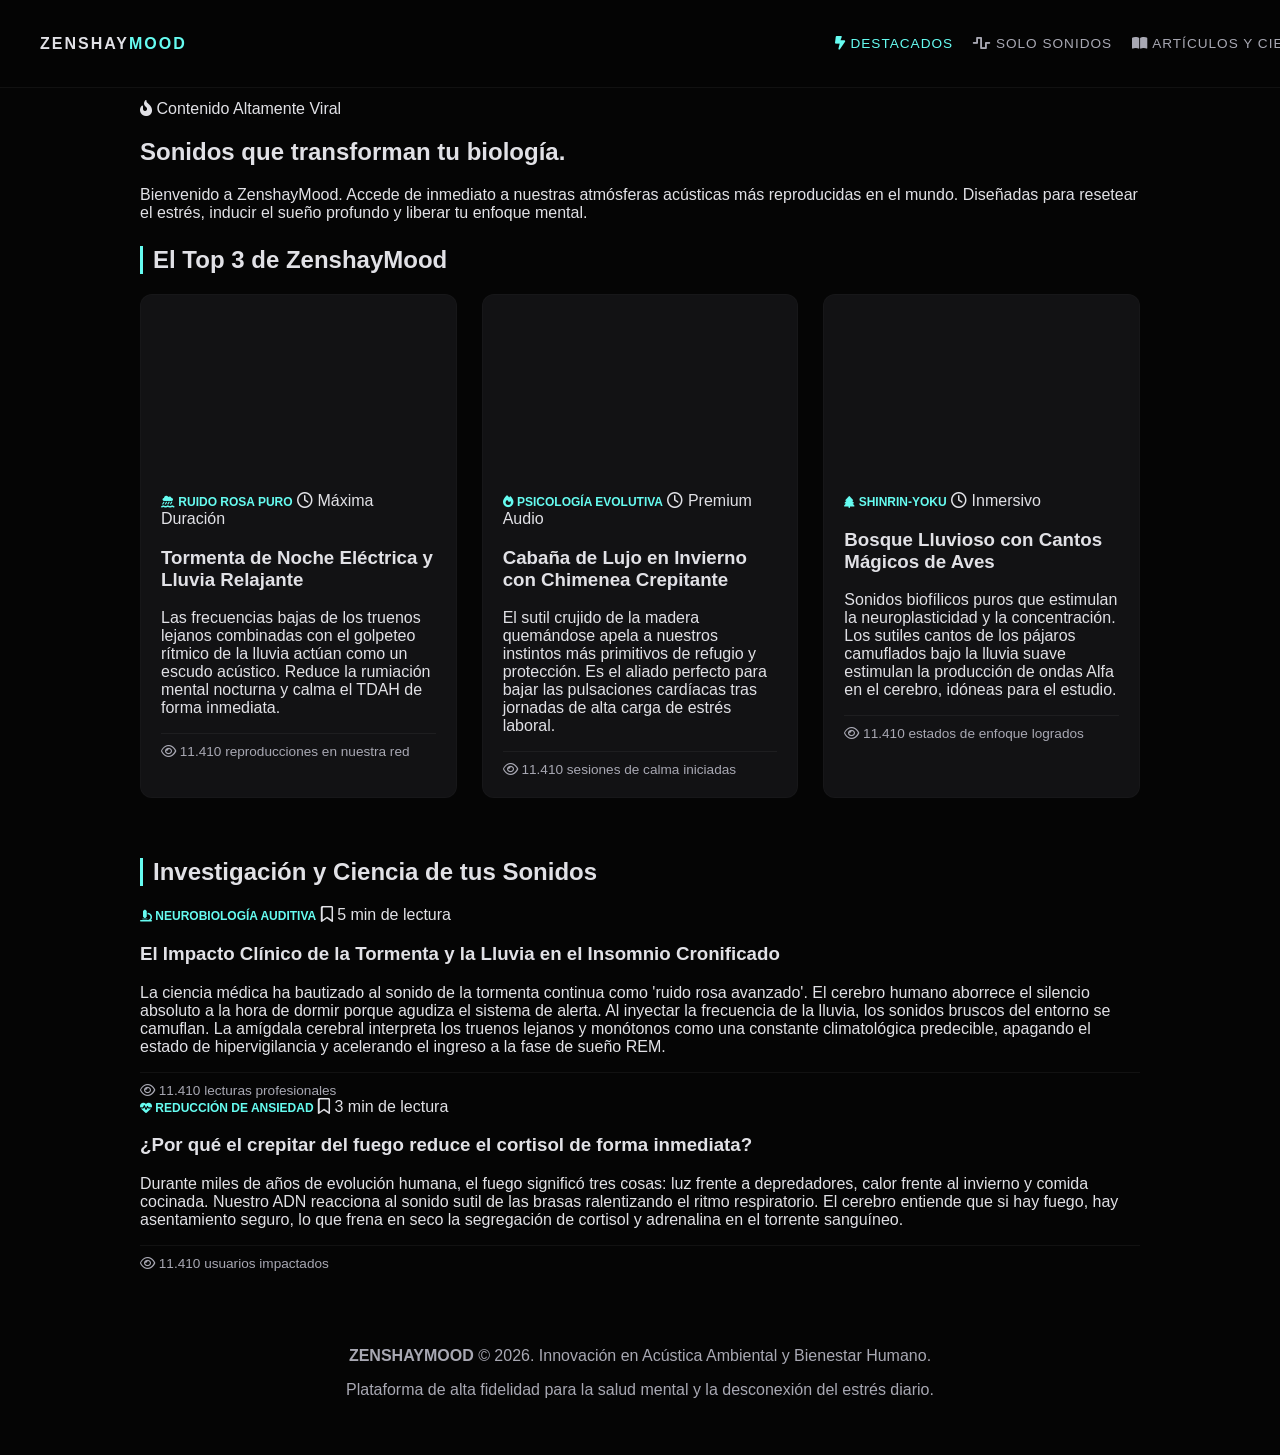
==== index.html @ fed29ea2 "Update index.html" ====
<!DOCTYPE html>
<html lang="es">
<head>
    <meta charset="UTF-8">
    <meta name="viewport" content="width=device-width, initial-scale=1.0">
    <title>ZenshayMood | Premium Ambient Sounds & Wellness</title>
    <link rel="stylesheet" href="style.css">
    <link rel="stylesheet" href="https://cdnjs.cloudflare.com/ajax/libs/font-awesome/6.4.0/css/all.min.css">
    <script src="script.js" defer></script>
</head>
<body>

    <div class="ambient-bg"></div>

    <!-- Navegación Estilo App Premium -->
    <nav>
        <div class="logo" onclick="switchTab('inicio')">ZENSHAY<span>MOOD</span></div>
        <ul class="nav-links">
            <li class="nav-btn active" data-target="inicio"><i class="fa-solid fa-bolt-lightning"></i> Destacados</li>
            <li class="nav-btn" data-target="sonidos"><i class="fa-solid fa-wave-square"></i> Solo Sonidos</li>
            <li class="nav-btn" data-target="articulos"><i class="fa-solid fa-book-open"></i> Artículos y Ciencia</li>
        </ul>
    </nav>

    <!-- SECCIÓN PRINCIPAL: INICIO (Todo expuesto con Máximo Impacto) -->
    <section id="inicio" class="tab-section active">
        <div class="hero-container">
            <span class="hero-badge"><i class="fa-solid fa-fire-flame-curved"></i> Contenido Altamente Viral</span>
            <h2>Sonidos que transforman tu biología.</h2>
            <p>Bienvenido a ZenshayMood. Accede de inmediato a nuestras atmósferas acústicas más reproducidas en el mundo. Diseñadas para resetear el estrés, inducir el sueño profundo y liberar tu enfoque mental.</p>
        </div>
        
        <h3 class="section-title">El Top 3 de ZenshayMood</h3>
        <div class="grid">
            
            <!-- VIDEO 1: TORMENTA -->
            <div class="card">
                <div class="video-container">
                    <iframe src="https://www.youtube.com/embed/vU2zX8ICyDg" allowfullscreen></iframe>
                </div>
                <div class="card-content">
                    <div class="card-meta-top">
                        <span class="tag tag-rain"><i class="fa-solid fa-cloud-showers-water"></i> Ruido Rosa Puro</span>
                        <span class="duration"><i class="fa-regular fa-clock"></i> Máxima Duración</span>
                    </div>
                    <h3>Tormenta de Noche Eléctrica y Lluvia Relajante</h3>
                    <p>Las frecuencias bajas de los truenos lejanos combinadas con el golpeteo rítmico de la lluvia actúan como un escudo acústico. Reduce la rumiación mental nocturna y calma el TDAH de forma inmediata.</p>
                    <div class="counter-box">
                        <span class="view-meta"><i class="fa-regular fa-eye"></i> <span class="view-counter" data-id="video-tormenta">Cargando...</span> reproducciones en nuestra red</span>
                    </div>
                </div>
            </div>

            <!-- VIDEO 2: CABAÑA FUEGO -->
            <div class="card">
                <div class="video-container">
                    <iframe src="https://www.youtube.com/embed/fPLutVIVp0g" allowfullscreen></iframe>
                </div>
                <div class="card-content">
                    <div class="card-meta-top">
                        <span class="tag tag-fire"><i class="fa-solid fa-fire"></i> Psicología Evolutiva</span>
                        <span class="duration"><i class="fa-regular fa-clock"></i> Premium Audio</span>
                    </div>
                    <h3>Cabaña de Lujo en Invierno con Chimenea Crepitante</h3>
                    <p>El sutil crujido de la madera quemándose apela a nuestros instintos más primitivos de refugio y protección. Es el aliado perfecto para bajar las pulsaciones cardíacas tras jornadas de alta carga de estrés laboral.</p>
                    <div class="counter-box">
                        <span class="view-meta"><i class="fa-regular fa-eye"></i> <span class="view-counter" data-id="video-cabaña">Cargando...</span> sesiones de calma iniciadas</span>
                    </div>
                </div>
            </div>

            <!-- VIDEO 3: BOSQUE LLUVIA -->
            <div class="card">
                <div class="video-container">
                    <iframe src="https://www.youtube.com/embed/z7EVgVhPEss" allowfullscreen></iframe>
                </div>
                <div class="card-content">
                    <div class="card-meta-top">
                        <span class="tag tag-water"><i class="fa-solid fa-tree"></i> Shinrin-Yoku</span>
                        <span class="duration"><i class="fa-regular fa-clock"></i> Inmersivo</span>
                    </div>
                    <h3>Bosque Lluvioso con Cantos Mágicos de Aves</h3>
                    <p>Sonidos biofílicos puros que estimulan la neuroplasticidad y la concentración. Los sutiles cantos de los pájaros camuflados bajo la lluvia suave estimulan la producción de ondas Alfa en el cerebro, idóneas para el estudio.</p>
                    <div class="counter-box">
                        <span class="view-meta"><i class="fa-regular fa-eye"></i> <span class="view-counter" data-id="video-bosque">Cargando...</span> estados de enfoque logrados</span>
                    </div>
                </div>
            </div>

        </div>

        <!-- ARTÍCULOS EXPUESTOS DIRECTAMENTE ABAJO EN LA HOME -->
        <h3 class="section-title" style="margin-top: 60px;">Investigación y Ciencia de tus Sonidos</h3>
        <div class="magazine-layout">
            
            <article class="blog-card">
                <div class="blog-text">
                    <div class="card-meta-top">
                        <span class="tag tag-science"><i class="fa-solid fa-microscope"></i> Neurobiología Auditiva</span>
                        <span class="read-time"><i class="fa-regular fa-bookmark"></i> 5 min de lectura</span>
                    </div>
                    <h3>El Impacto Clínico de la Tormenta y la Lluvia en el Insomnio Cronificado</h3>
                    <p>La ciencia médica ha bautizado al sonido de la tormenta continua como 'ruido rosa avanzado'. El cerebro humano aborrece el silencio absoluto a la hora de dormir porque agudiza el sistema de alerta. Al inyectar la frecuencia de la lluvia, los sonidos bruscos del entorno se camuflan. La amígdala cerebral interpreta los truenos lejanos y monótonos como una constante climatológica predecible, apagando el estado de hipervigilancia y acelerando el ingreso a la fase de sueño REM.</p>
                    <div class="counter-box">
                        <span class="view-meta"><i class="fa-regular fa-eye"></i> <span class="view-counter" data-id="art-tormenta">Cargando...</span> lecturas profesionales</span>
                    </div>
                </div>
            </article>

            <article class="blog-card">
                <div class="blog-text">
                    <div class="card-meta-top">
                        <span class="tag tag-fire"><i class="fa-solid fa-heart-pulse"></i> Reducción de Ansiedad</span>
                        <span class="read-time"><i class="fa-regular fa-bookmark"></i> 3 min de lectura</span>
                    </div>
                    <h3>¿Por qué el crepitar del fuego reduce el cortisol de forma inmediata?</h3>
                    <p>Durante miles de años de evolución humana, el fuego significó tres cosas: luz frente a depredadores, calor frente al invierno y comida cocinada. Nuestro ADN reacciona al sonido sutil de las brasas ralentizando el ritmo respiratorio. El cerebro entiende que si hay fuego, hay asentamiento seguro, lo que frena en seco la segregación de cortisol y adrenalina en el torrente sanguíneo.</p>
                    <div class="counter-box">
                        <span class="view-meta"><i class="fa-regular fa-eye"></i> <span class="view-counter" data-id="art-fuego">Cargando...</span> usuarios impactados</span>
                    </div>
                </div>
            </article>

        </div>
    </section>

    <!-- SECCIÓN 2: SOLO SONIDOS (Para los que quieren filtrar y ver la cuadrícula limpia) -->
    <section id="sonidos" class="tab-section">
        <h3 class="section-title">Catálogo de Frecuencias</h3>
        <div class="grid" id="grid-sonidos-clone">
            <!-- JavaScript replicará tus videos aquí de forma automática para no duplicar código -->
        </div>
    </section>

    <!-- SECCIÓN 3: ARTÍCULOS (Para los que van directo a la ciencia) -->
    <section id="articulos" class="tab-section">
        <h3 class="section-title">Publicaciones Científicas</h3>
        <div class="magazine-layout" id="blog-clone">
            <!-- JavaScript replicará tus artículos aquí automáticamente -->
        </div>
    </section>

    <footer>
        <p><strong>ZENSHAYMOOD</strong> &copy; 2026. Innovación en Acústica Ambiental y Bienestar Humano.</p>
        <p class="footer-sub">Plataforma de alta fidelidad para la salud mental y la desconexión del estrés diario.</p>
    </footer>

</body>
</html>
---- style.css ----
:root {
    --bg-black: #050505;
    --card-gray: #121214;
    --text-white: #e1e1e6;
    --text-muted: #a8a8b3;
    --cyan-zen: #66fcf1;
}

body {
    background-color: var(--bg-black);
    color: var(--text-white);
    font-family: sans-serif;
    margin: 0;
    padding-top: 80px; /* Espacio para el menú fijo */
}

/* MENÚ */
nav {
    position: fixed;
    top: 0;
    width: 100%;
    background: rgba(5, 5, 5, 0.9);
    backdrop-filter: blur(10px);
    display: flex;
    justify-content: space-between;
    align-items: center;
    padding: 20px 40px;
    border-bottom: 1px solid rgba(255,255,255,0.05);
    z-index: 100;
}

.logo {
    font-weight: bold;
    letter-spacing: 2px;
}
.logo span { color: var(--cyan-zen); }

.nav-links {
    display: flex;
    gap: 20px;
    list-style: none;
}

.nav-links li {
    color: var(--text-muted);
    cursor: pointer;
    text-transform: uppercase;
    font-size: 0.85rem;
    letter-spacing: 1px;
}

.nav-links li.active, .nav-links li:hover {
    color: var(--cyan-zen);
}

/* SECCIONES */
.tab-section {
    display: none;
    max-width: 1000px;
    margin: 0 auto;
    padding: 20px;
}

.tab-section.active {
    display: block;
}

.hero {
    text-align: center;
    padding: 60px 20px;
    background: linear-gradient(180deg, #111722 0%, var(--bg-black) 100%);
    border-radius: 16px;
    margin-bottom: 40px;
}

.section-title {
    font-size: 1.5rem;
    margin-bottom: 20px;
    border-left: 3px solid var(--cyan-zen);
    padding-left: 10px;
}

/* TARJETAS Y VIDEOS */
.grid {
    display: grid;
    grid-template-columns: repeat(auto-fit, minmax(300px, 1fr));
    gap: 25px;
}

.card {
    background: var(--card-gray);
    border-radius: 12px;
    overflow: hidden;
    border: 1px solid rgba(255,255,255,0.02);
}

.video-container {
    position: relative;
    padding-bottom: 56.25%;
    height: 0;
}

.video-container iframe {
    position: absolute;
    top:0; left:0; width:100%; height:100%; border:0;
}

.card-content {
    padding: 20px;
}

.tag {
    color: var(--cyan-zen);
    font-size: 0.75rem;
    text-transform: uppercase;
    font-weight: bold;
}

/* CONTADOR DE VISITAS */
.counter-box {
    margin-top: 15px;
    padding-top: 10px;
    border-top: 1px solid rgba(255,255,255,0.05);
    display: flex;
    align-items: center;
    gap: 8px;
    font-size: 0.85rem;
    color: var(--text-muted);
}

footer {
    text-align: center;
    padding: 40px;
    color: var(--text-muted);
}
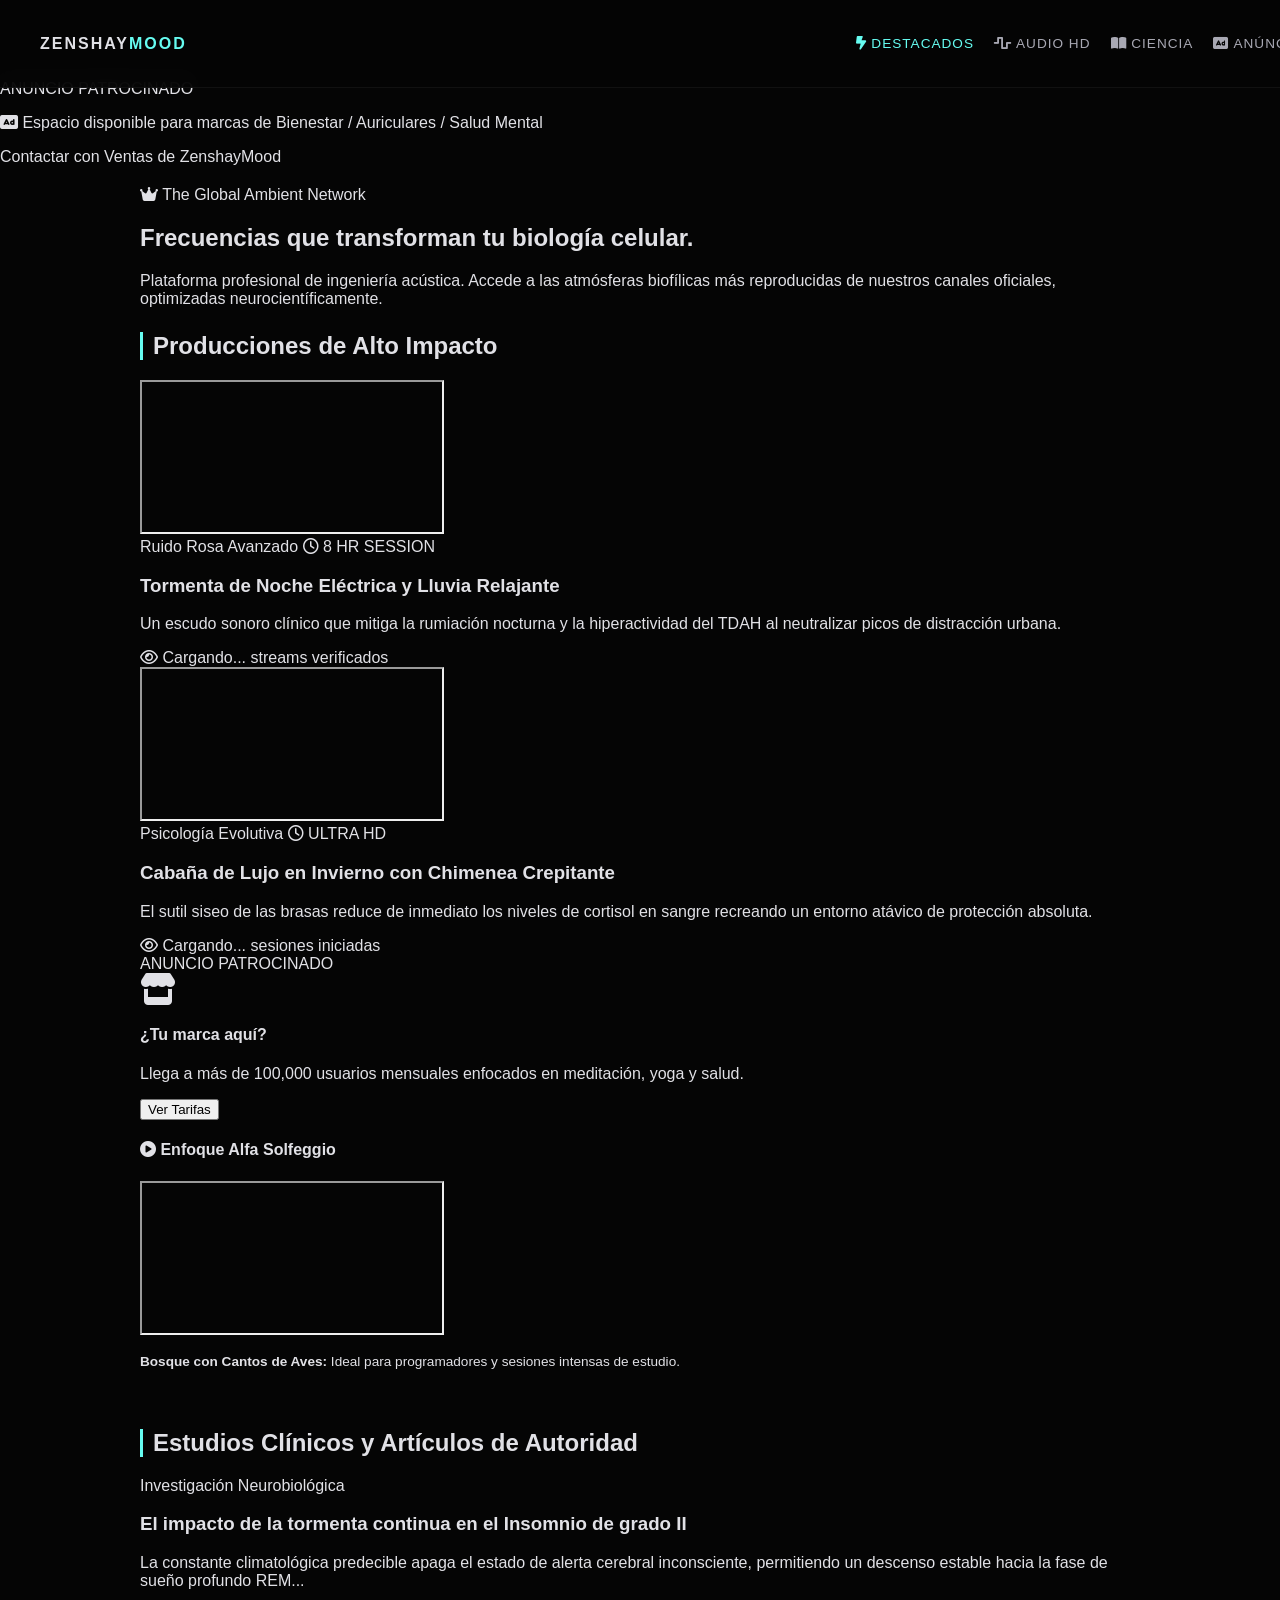
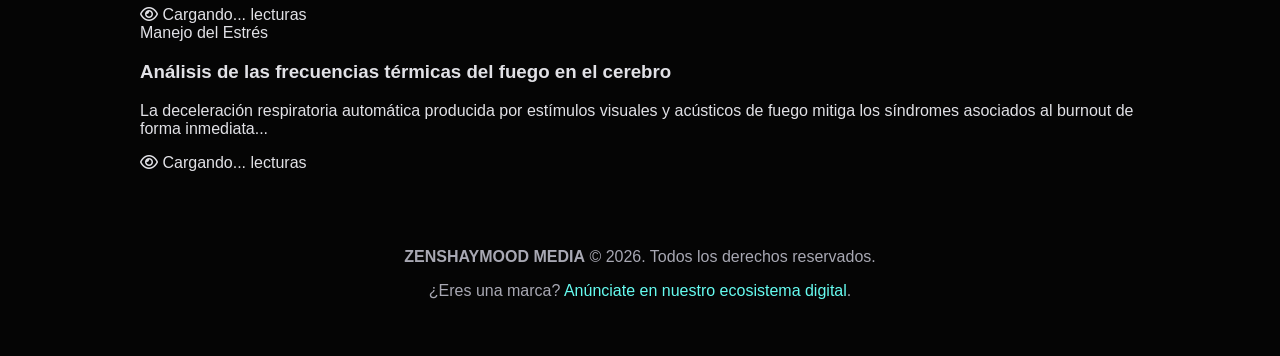
==== commit 29ca4f6f: "Update index.html" ====
--- a/index.html
+++ b/index.html
@@ -3,146 +3,187 @@
 <head>
     <meta charset="UTF-8">
     <meta name="viewport" content="width=device-width, initial-scale=1.0">
-    <title>ZenshayMood | Premium Ambient Sounds & Wellness</title>
+    <title>ZenshayMood | Premium Ambient Platform & Wellness Media</title>
     <link rel="stylesheet" href="style.css">
     <link rel="stylesheet" href="https://cdnjs.cloudflare.com/ajax/libs/font-awesome/6.4.0/css/all.min.css">
     <script src="script.js" defer></script>
 </head>
 <body>
 
-    <div class="ambient-bg"></div>
+    <!-- Fondos dinámicos y partículas ambientales de alta gama -->
+    <div class="ambient-glow"></div>
+    <div class="particles"></div>
 
-    <!-- Navegación Estilo App Premium -->
+    <!-- Navegación Corporativa Premium -->
     <nav>
         <div class="logo" onclick="switchTab('inicio')">ZENSHAY<span>MOOD</span></div>
         <ul class="nav-links">
             <li class="nav-btn active" data-target="inicio"><i class="fa-solid fa-bolt-lightning"></i> Destacados</li>
-            <li class="nav-btn" data-target="sonidos"><i class="fa-solid fa-wave-square"></i> Solo Sonidos</li>
-            <li class="nav-btn" data-target="articulos"><i class="fa-solid fa-book-open"></i> Artículos y Ciencia</li>
+            <li class="nav-btn" data-target="sonidos"><i class="fa-solid fa-wave-square"></i> Audio HD</li>
+            <li class="nav-btn" data-target="articulos"><i class="fa-solid fa-book-open"></i> Ciencia</li>
+            <li class="nav-btn advertise-nav" data-target="publicidad"><i class="fa-solid fa-rectangle-ad"></i> Anúnciate</li>
         </ul>
     </nav>
 
-    <!-- SECCIÓN PRINCIPAL: INICIO (Todo expuesto con Máximo Impacto) -->
+    <!-- MEGA BANNER PUBLICITARIO DE CABECERA (Leaderboard) -->
+    <div class="ad-container ad-leaderboard">
+        <div class="ad-badge">ANUNCIO PATROCINADO</div>
+        <div class="ad-placeholder">
+            <p><i class="fa-solid fa-rectangle-ad"></i> Espacio disponible para marcas de Bienestar / Auriculares / Salud Mental</p>
+            <span class="ad-link" onclick="switchTab('publicidad')">Contactar con Ventas de ZenshayMood</span>
+        </div>
+    </div>
+
+    <!-- SECCIÓN PRINCIPAL: INICIO -->
     <section id="inicio" class="tab-section active">
-        <div class="hero-container">
-            <span class="hero-badge"><i class="fa-solid fa-fire-flame-curved"></i> Contenido Altamente Viral</span>
-            <h2>Sonidos que transforman tu biología.</h2>
-            <p>Bienvenido a ZenshayMood. Accede de inmediato a nuestras atmósferas acústicas más reproducidas en el mundo. Diseñadas para resetear el estrés, inducir el sueño profundo y liberar tu enfoque mental.</p>
-        </div>
-        
-        <h3 class="section-title">El Top 3 de ZenshayMood</h3>
-        <div class="grid">
+        <div class="main-layout">
             
-            <!-- VIDEO 1: TORMENTA -->
-            <div class="card">
-                <div class="video-container">
-                    <iframe src="https://www.youtube.com/embed/vU2zX8ICyDg" allowfullscreen></iframe>
+            <!-- COLUMNA IZQUIERDA: CONTENIDO MULTIMEDIA -->
+            <div class="content-column">
+                <div class="hero-container">
+                    <span class="hero-badge"><i class="fa-solid fa-crown"></i> The Global Ambient Network</span>
+                    <h2>Frecuencias que transforman tu biología celular.</h2>
+                    <p>Plataforma profesional de ingeniería acústica. Accede a las atmósferas biofílicas más reproducidas de nuestros canales oficiales, optimizadas neurocientíficamente.</p>
                 </div>
-                <div class="card-content">
-                    <div class="card-meta-top">
-                        <span class="tag tag-rain"><i class="fa-solid fa-cloud-showers-water"></i> Ruido Rosa Puro</span>
-                        <span class="duration"><i class="fa-regular fa-clock"></i> Máxima Duración</span>
+
+                <h3 class="section-title">Producciones de Alto Impacto</h3>
+                <div class="video-news-feed">
+                    
+                    <!-- CARD VIDEO 1 -->
+                    <div class="premium-card">
+                        <div class="video-box">
+                            <iframe src="https://www.youtube.com/embed/vU2zX8ICyDg" allowfullscreen></iframe>
+                        </div>
+                        <div class="premium-card-body">
+                            <div class="meta-top">
+                                <span class="badge badge-rain">Ruido Rosa Avanzado</span>
+                                <span class="time"><i class="fa-regular fa-clock"></i> 8 HR SESSION</span>
+                            </div>
+                            <h3>Tormenta de Noche Eléctrica y Lluvia Relajante</h3>
+                            <p>Un escudo sonoro clínico que mitiga la rumiación nocturna y la hiperactividad del TDAH al neutralizar picos de distracción urbana.</p>
+                            <div class="counter-row">
+                                <span><i class="fa-regular fa-eye"></i> <span class="view-counter" data-id="video-tormenta">Cargando...</span> streams verificados</span>
+                            </div>
+                        </div>
                     </div>
-                    <h3>Tormenta de Noche Eléctrica y Lluvia Relajante</h3>
-                    <p>Las frecuencias bajas de los truenos lejanos combinadas con el golpeteo rítmico de la lluvia actúan como un escudo acústico. Reduce la rumiación mental nocturna y calma el TDAH de forma inmediata.</p>
-                    <div class="counter-box">
-                        <span class="view-meta"><i class="fa-regular fa-eye"></i> <span class="view-counter" data-id="video-tormenta">Cargando...</span> reproducciones en nuestra red</span>
+
+                    <!-- CARD VIDEO 2 -->
+                    <div class="premium-card">
+                        <div class="video-box">
+                            <iframe src="https://www.youtube.com/embed/fPLutVIVp0g" allowfullscreen></iframe>
+                        </div>
+                        <div class="premium-card-body">
+                            <div class="meta-top">
+                                <span class="badge badge-fire">Psicología Evolutiva</span>
+                                <span class="time"><i class="fa-regular fa-clock"></i> ULTRA HD</span>
+                            </div>
+                            <h3>Cabaña de Lujo en Invierno con Chimenea Crepitante</h3>
+                            <p>El sutil siseo de las brasas reduce de inmediato los niveles de cortisol en sangre recreando un entorno atávico de protección absoluta.</p>
+                            <div class="counter-row">
+                                <span><i class="fa-regular fa-eye"></i> <span class="view-counter" data-id="video-cabaña">Cargando...</span> sesiones iniciadas</span>
+                            </div>
+                        </div>
                     </div>
+
                 </div>
             </div>
 
-            <!-- VIDEO 2: CABAÑA FUEGO -->
-            <div class="card">
-                <div class="video-container">
-                    <iframe src="https://www.youtube.com/embed/fPLutVIVp0g" allowfullscreen></iframe>
-                </div>
-                <div class="card-content">
-                    <div class="card-meta-top">
-                        <span class="tag tag-fire"><i class="fa-solid fa-fire"></i> Psicología Evolutiva</span>
-                        <span class="duration"><i class="fa-regular fa-clock"></i> Premium Audio</span>
-                    </div>
-                    <h3>Cabaña de Lujo en Invierno con Chimenea Crepitante</h3>
-                    <p>El sutil crujido de la madera quemándose apela a nuestros instintos más primitivos de refugio y protección. Es el aliado perfecto para bajar las pulsaciones cardíacas tras jornadas de alta carga de estrés laboral.</p>
-                    <div class="counter-box">
-                        <span class="view-meta"><i class="fa-regular fa-eye"></i> <span class="view-counter" data-id="video-cabaña">Cargando...</span> sesiones de calma iniciadas</span>
+            <!-- COLUMNA DERECHA: MONETIZACIÓN Y ANUNCIOS (Sidebar) -->
+            <aside class="sidebar-column">
+                
+                <!-- BLOQUE ANUNCIO RECTÁNGULO VERTICAL -->
+                <div class="ad-container ad-sidebar">
+                    <div class="ad-badge">ANUNCIO PATROCINADO</div>
+                    <div class="ad-box-vertical">
+                        <i class="fa-solid fa-store fa-2x"></i>
+                        <h4>¿Tu marca aquí?</h4>
+                        <p>Llega a más de 100,000 usuarios mensuales enfocados en meditación, yoga y salud.</p>
+                        <button class="btn-ad" onclick="switchTab('publicidad')">Ver Tarifas</button>
                     </div>
                 </div>
-            </div>
 
-            <!-- VIDEO 3: BOSQUE LLUVIA -->
-            <div class="card">
-                <div class="video-container">
-                    <iframe src="https://www.youtube.com/embed/z7EVgVhPEss" allowfullscreen></iframe>
+                <!-- VIDEO DESTACADO 3 EN SIDEBAR -->
+                <div class="sidebar-widget">
+                    <h4><i class="fa-solid fa-circle-play"></i> Enfoque Alfa Solfeggio</h4>
+                    <div class="video-box" style="margin: 15px 0;">
+                        <iframe src="https://www.youtube.com/embed/z7EVgVhPEss" allowfullscreen></iframe>
+                    </div>
+                    <p style="font-size:0.85rem; color:var(--text-secondary);"><strong>Bosque con Cantos de Aves:</strong> Ideal para programadores y sesiones intensas de estudio.</p>
                 </div>
-                <div class="card-content">
-                    <div class="card-meta-top">
-                        <span class="tag tag-water"><i class="fa-solid fa-tree"></i> Shinrin-Yoku</span>
-                        <span class="duration"><i class="fa-regular fa-clock"></i> Inmersivo</span>
-                    </div>
-                    <h3>Bosque Lluvioso con Cantos Mágicos de Aves</h3>
-                    <p>Sonidos biofílicos puros que estimulan la neuroplasticidad y la concentración. Los sutiles cantos de los pájaros camuflados bajo la lluvia suave estimulan la producción de ondas Alfa en el cerebro, idóneas para el estudio.</p>
-                    <div class="counter-box">
-                        <span class="view-meta"><i class="fa-regular fa-eye"></i> <span class="view-counter" data-id="video-bosque">Cargando...</span> estados de enfoque logrados</span>
-                    </div>
-                </div>
-            </div>
 
+            </aside>
         </div>
 
-        <!-- ARTÍCULOS EXPUESTOS DIRECTAMENTE ABAJO EN LA HOME -->
-        <h3 class="section-title" style="margin-top: 60px;">Investigación y Ciencia de tus Sonidos</h3>
-        <div class="magazine-layout">
-            
-            <article class="blog-card">
-                <div class="blog-text">
-                    <div class="card-meta-top">
-                        <span class="tag tag-science"><i class="fa-solid fa-microscope"></i> Neurobiología Auditiva</span>
-                        <span class="read-time"><i class="fa-regular fa-bookmark"></i> 5 min de lectura</span>
-                    </div>
-                    <h3>El Impacto Clínico de la Tormenta y la Lluvia en el Insomnio Cronificado</h3>
-                    <p>La ciencia médica ha bautizado al sonido de la tormenta continua como 'ruido rosa avanzado'. El cerebro humano aborrece el silencio absoluto a la hora de dormir porque agudiza el sistema de alerta. Al inyectar la frecuencia de la lluvia, los sonidos bruscos del entorno se camuflan. La amígdala cerebral interpreta los truenos lejanos y monótonos como una constante climatológica predecible, apagando el estado de hipervigilancia y acelerando el ingreso a la fase de sueño REM.</p>
-                    <div class="counter-box">
-                        <span class="view-meta"><i class="fa-regular fa-eye"></i> <span class="view-counter" data-id="art-tormenta">Cargando...</span> lecturas profesionales</span>
-                    </div>
+        <!-- SECCIÓN EDITORIAL -->
+        <h3 class="section-title" style="margin-top: 60px;">Estudios Clínicos y Artículos de Autoridad</h3>
+        <div class="magazine-grid">
+            <article class="magazine-card">
+                <span class="badge badge-science">Investigación Neurobiológica</span>
+                <h3>El impacto de la tormenta continua en el Insomnio de grado II</h3>
+                <p>La constante climatológica predecible apaga el estado de alerta cerebral inconsciente, permitiendo un descenso estable hacia la fase de sueño profundo REM...</p>
+                <div class="counter-row">
+                    <span><i class="fa-regular fa-eye"></i> <span class="view-counter" data-id="art-tormenta">Cargando...</span> lecturas</span>
                 </div>
             </article>
 
-            <article class="blog-card">
-                <div class="blog-text">
-                    <div class="card-meta-top">
-                        <span class="tag tag-fire"><i class="fa-solid fa-heart-pulse"></i> Reducción de Ansiedad</span>
-                        <span class="read-time"><i class="fa-regular fa-bookmark"></i> 3 min de lectura</span>
-                    </div>
-                    <h3>¿Por qué el crepitar del fuego reduce el cortisol de forma inmediata?</h3>
-                    <p>Durante miles de años de evolución humana, el fuego significó tres cosas: luz frente a depredadores, calor frente al invierno y comida cocinada. Nuestro ADN reacciona al sonido sutil de las brasas ralentizando el ritmo respiratorio. El cerebro entiende que si hay fuego, hay asentamiento seguro, lo que frena en seco la segregación de cortisol y adrenalina en el torrente sanguíneo.</p>
-                    <div class="counter-box">
-                        <span class="view-meta"><i class="fa-regular fa-eye"></i> <span class="view-counter" data-id="art-fuego">Cargando...</span> usuarios impactados</span>
-                    </div>
+            <article class="magazine-card">
+                <span class="badge badge-fire">Manejo del Estrés</span>
+                <h3>Análisis de las frecuencias térmicas del fuego en el cerebro</h3>
+                <p>La deceleración respiratoria automática producida por estímulos visuales y acústicos de fuego mitiga los síndromes asociados al burnout de forma inmediata...</p>
+                <div class="counter-row">
+                    <span><i class="fa-regular fa-eye"></i> <span class="view-counter" data-id="art-fuego">Cargando...</span> lecturas</span>
                 </div>
             </article>
-
         </div>
     </section>
 
-    <!-- SECCIÓN 2: SOLO SONIDOS (Para los que quieren filtrar y ver la cuadrícula limpia) -->
+    <!-- SECCIÓN SOLO SONIDOS -->
     <section id="sonidos" class="tab-section">
-        <h3 class="section-title">Catálogo de Frecuencias</h3>
-        <div class="grid" id="grid-sonidos-clone">
-            <!-- JavaScript replicará tus videos aquí de forma automática para no duplicar código -->
-        </div>
+        <h3 class="section-title">Frecuencias y Canales Oficiales</h3>
+        <div class="grid" id="grid-sonidos-clone"></div>
     </section>
 
-    <!-- SECCIÓN 3: ARTÍCULOS (Para los que van directo a la ciencia) -->
+    <!-- SECCIÓN ARTÍCULOS -->
     <section id="articulos" class="tab-section">
-        <h3 class="section-title">Publicaciones Científicas</h3>
-        <div class="magazine-layout" id="blog-clone">
-            <!-- JavaScript replicará tus artículos aquí automáticamente -->
+        <h3 class="section-title">Índice de Ciencia Aplicada</h3>
+        <div class="magazine-grid" id="blog-clone"></div>
+    </section>
+
+    <!-- SECCIÓN PUBLICIDAD Y TARIFAS (Para tus anunciantes) -->
+    <section id="publicidad" class="tab-section">
+        <div class="hero-container" style="background: rgba(94, 234, 212, 0.03); border-color: rgba(94, 234, 212, 0.2);">
+            <h2>Media Kit & Soluciones para Anunciantes</h2>
+            <p>ZenshayMood es la plataforma de mayor crecimiento orgánico en el nicho del bienestar sonoro. Ofrecemos espacios publicitarios integrados de alto impacto para marcas que comparten nuestros valores de salud y equilibrio.</p>
+        </div>
+
+        <div class="pricing-grid">
+            <div class="price-card">
+                <h3>Banner Header (Top)</h3>
+                <p class="price">Consultar Tarifa</p>
+                <ul>
+                    <li>Visibilidad del 100% al cargar la web.</li>
+                    <li>Soporte para imágenes HD y enlaces trackeados.</li>
+                    <li>Segmentación premium por países.</li>
+                </ul>
+                <a href="mailto:publicidad@zenshaymood.com" class="btn-main" style="width:100%; text-align:center; justify-content:center;">Reservar Espacio</a>
+            </div>
+
+            <div class="price-card feature-price">
+                <h3>Patrocinio de Video</h3>
+                <p class="price">Mención Directa</p>
+                <ul>
+                    <li>Tu logo integrado fijo debajo del video en la web.</li>
+                    <li>Enlace preferente en el post del artículo científico.</li>
+                    <li>Recomendación directa en la página de inicio.</li>
+                </ul>
+                <a href="mailto:publicidad@zenshaymood.com" class="btn-main" style="width:100%; text-align:center; justify-content:center; background:#fff; color:#000;">Contactar Ventas</a>
+            </div>
         </div>
     </section>
 
     <footer>
-        <p><strong>ZENSHAYMOOD</strong> &copy; 2026. Innovación en Acústica Ambiental y Bienestar Humano.</p>
-        <p class="footer-sub">Plataforma de alta fidelidad para la salud mental y la desconexión del estrés diario.</p>
+        <p><strong>ZENSHAYMOOD MEDIA</strong> &copy; 2026. Todos los derechos reservados.</p>
+        <p class="footer-sub">¿Eres una marca? <span style="color:var(--cyan-zen); cursor:pointer;" onclick="switchTab('publicidad')">Anúnciate en nuestro ecosistema digital</span>.</p>
     </footer>
 
 </body>
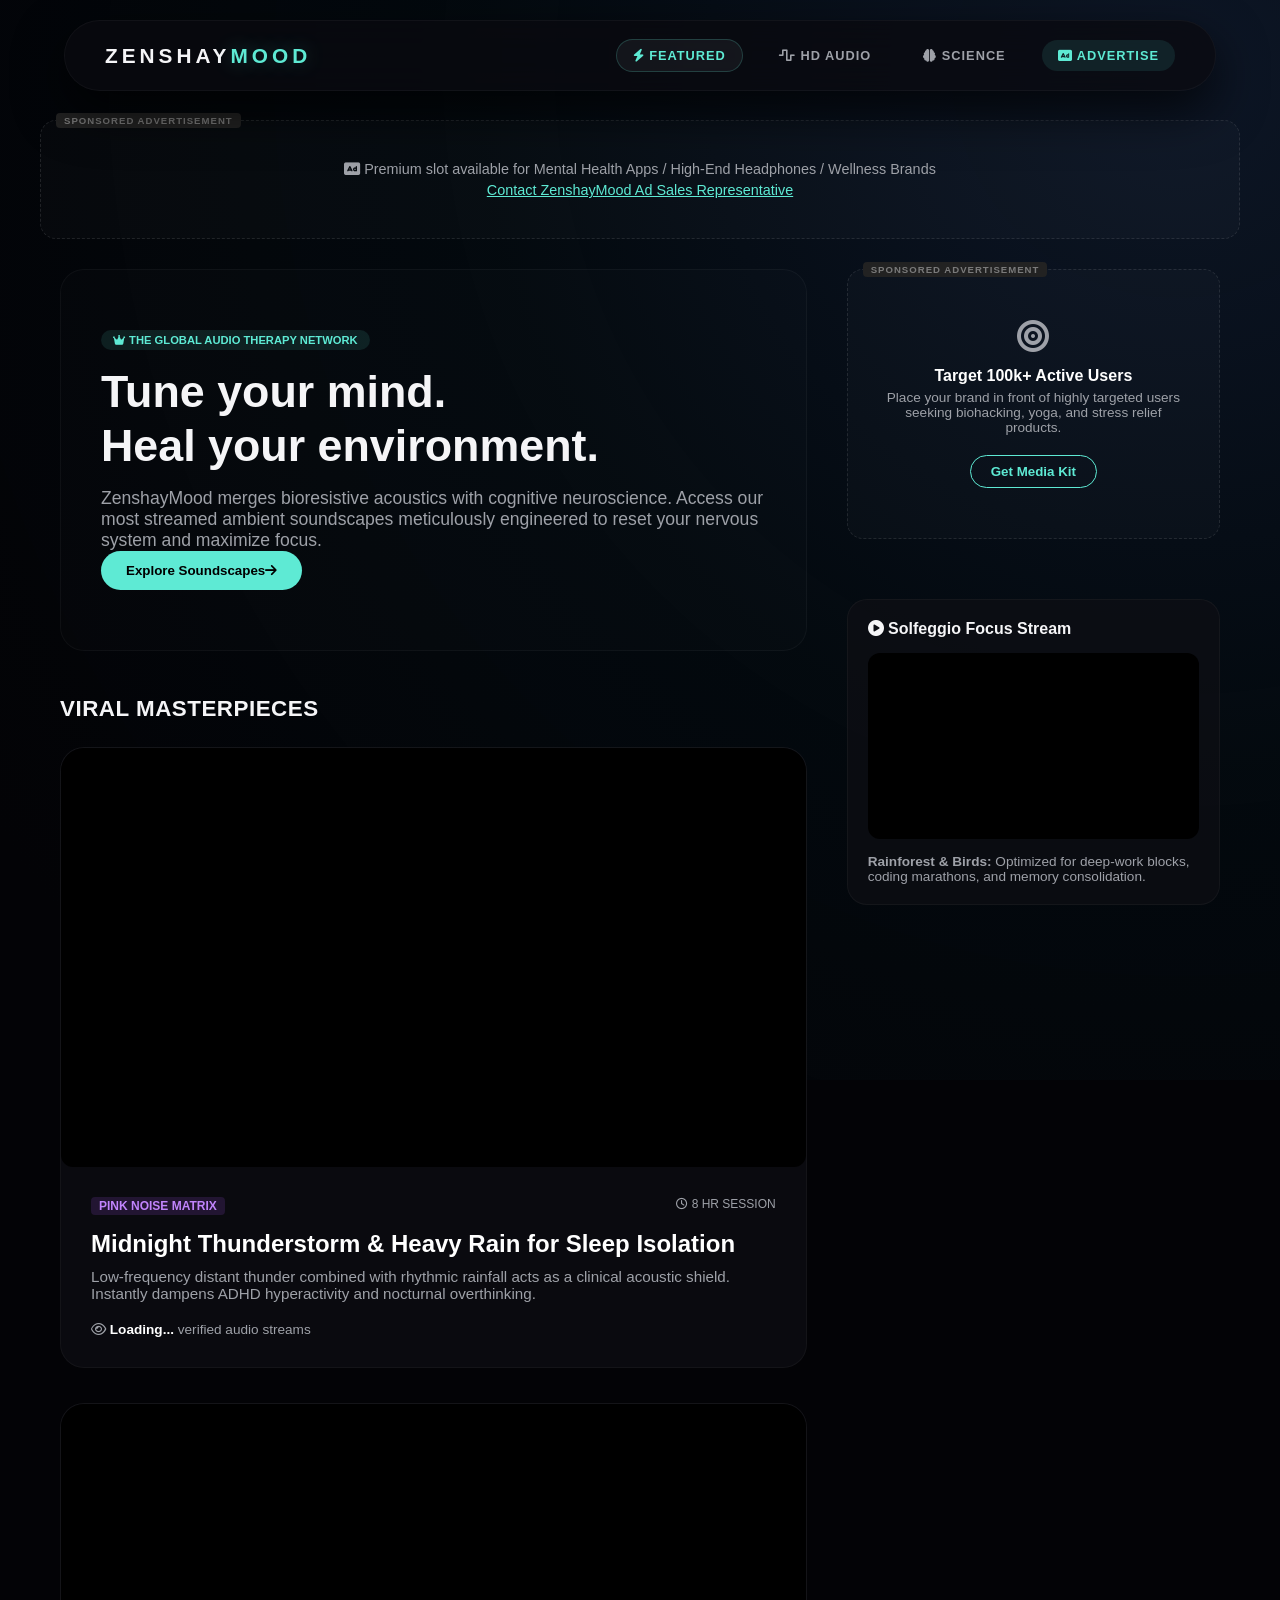
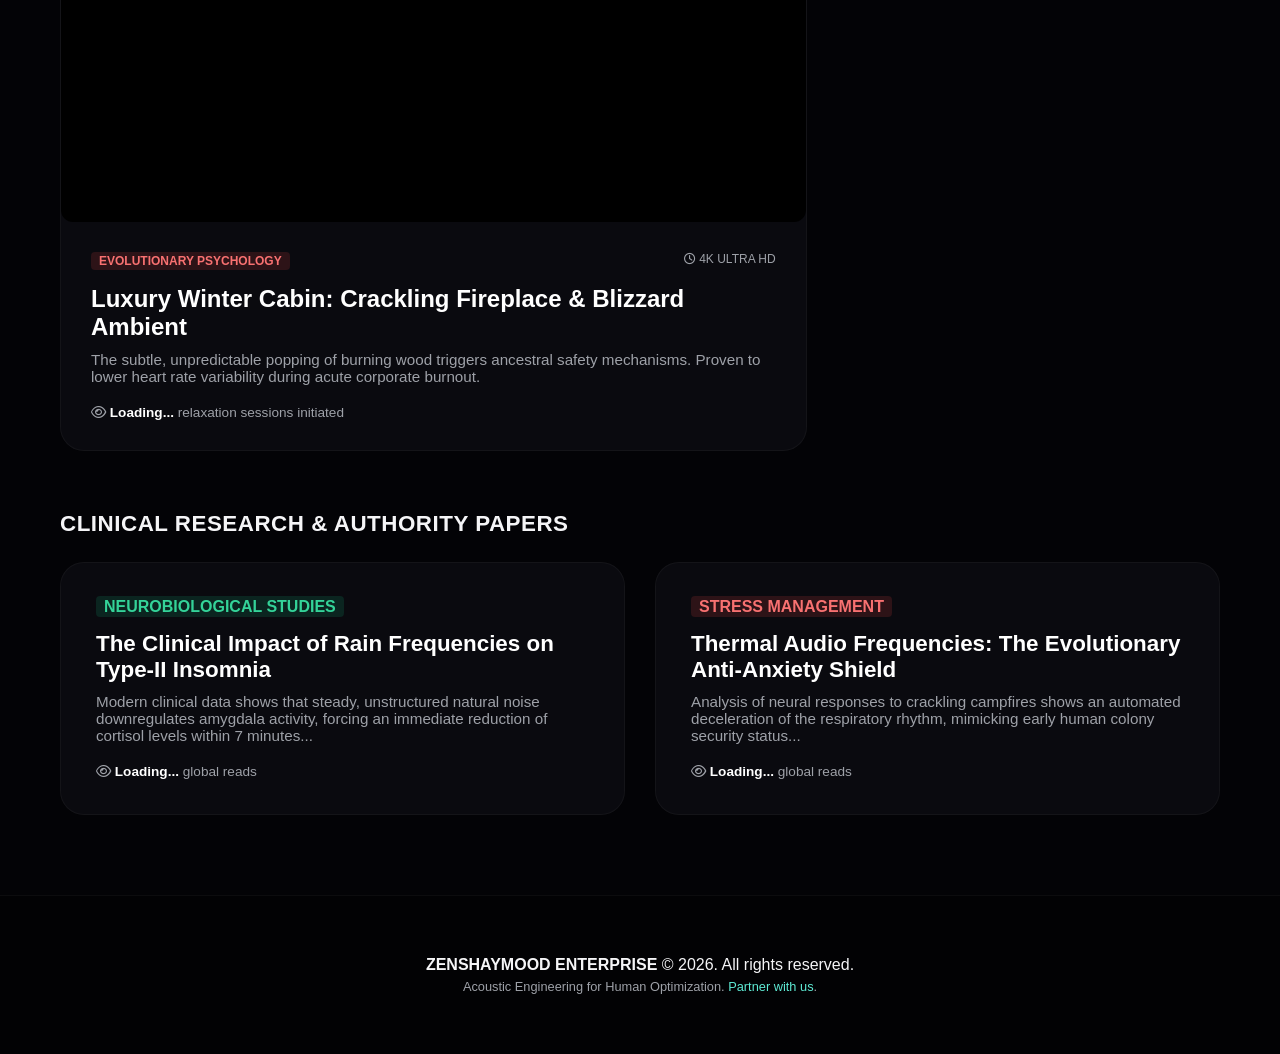
==== commit 71ba6195: "Update index.html" ====
--- a/index.html
+++ b/index.html
@@ -1,189 +1,194 @@
 <!DOCTYPE html>
-<html lang="es">
+<html lang="en">
 <head>
     <meta charset="UTF-8">
     <meta name="viewport" content="width=device-width, initial-scale=1.0">
-    <title>ZenshayMood | Premium Ambient Platform & Wellness Media</title>
+    <title>ZenshayMood | Neuro-Acoustic Ambient Platform & Wellness Media</title>
     <link rel="stylesheet" href="style.css">
     <link rel="stylesheet" href="https://cdnjs.cloudflare.com/ajax/libs/font-awesome/6.4.0/css/all.min.css">
     <script src="script.js" defer></script>
 </head>
 <body>
 
-    <!-- Fondos dinámicos y partículas ambientales de alta gama -->
     <div class="ambient-glow"></div>
-    <div class="particles"></div>
 
-    <!-- Navegación Corporativa Premium -->
+    <!-- Premium Glassmorphic Navigation -->
     <nav>
-        <div class="logo" onclick="switchTab('inicio')">ZENSHAY<span>MOOD</span></div>
+        <div class="logo" onclick="switchTab('inicio')">
+            <div class="logo-icon"></div>
+            ZENSHAY<span>MOOD</span>
+        </div>
         <ul class="nav-links">
-            <li class="nav-btn active" data-target="inicio"><i class="fa-solid fa-bolt-lightning"></i> Destacados</li>
-            <li class="nav-btn" data-target="sonidos"><i class="fa-solid fa-wave-square"></i> Audio HD</li>
-            <li class="nav-btn" data-target="articulos"><i class="fa-solid fa-book-open"></i> Ciencia</li>
-            <li class="nav-btn advertise-nav" data-target="publicidad"><i class="fa-solid fa-rectangle-ad"></i> Anúnciate</li>
+            <li class="nav-btn active" data-target="inicio"><i class="fa-solid fa-bolt"></i> Featured</li>
+            <li class="nav-btn" data-target="sonidos"><i class="fa-solid fa-wave-square"></i> HD Audio</li>
+            <li class="nav-btn" data-target="articulos"><i class="fa-solid fa-brain"></i> Science</li>
+            <li class="nav-btn advertise-nav" data-target="publicidad"><i class="fa-solid fa-rectangle-ad"></i> Advertise</li>
         </ul>
     </nav>
 
-    <!-- MEGA BANNER PUBLICITARIO DE CABECERA (Leaderboard) -->
-    <div class="ad-container ad-leaderboard">
-        <div class="ad-badge">ANUNCIO PATROCINADO</div>
+    <!-- TOP LEADERBOARD AD BANNER -->
+    <div class="ad-container ad-leaderboard scroll-animate">
+        <div class="ad-badge">SPONSORED ADVERTISEMENT</div>
         <div class="ad-placeholder">
-            <p><i class="fa-solid fa-rectangle-ad"></i> Espacio disponible para marcas de Bienestar / Auriculares / Salud Mental</p>
-            <span class="ad-link" onclick="switchTab('publicidad')">Contactar con Ventas de ZenshayMood</span>
+            <p><i class="fa-solid fa-rectangle-ad"></i> Premium slot available for Mental Health Apps / High-End Headphones / Wellness Brands</p>
+            <span class="ad-link" onclick="switchTab('publicidad')">Contact ZenshayMood Ad Sales Representative</span>
         </div>
     </div>
 
-    <!-- SECCIÓN PRINCIPAL: INICIO -->
-    <section id="inicio" class="tab-section active">
-        <div class="main-layout">
-            
-            <!-- COLUMNA IZQUIERDA: CONTENIDO MULTIMEDIA -->
-            <div class="content-column">
-                <div class="hero-container">
-                    <span class="hero-badge"><i class="fa-solid fa-crown"></i> The Global Ambient Network</span>
-                    <h2>Frecuencias que transforman tu biología celular.</h2>
-                    <p>Plataforma profesional de ingeniería acústica. Accede a las atmósferas biofílicas más reproducidas de nuestros canales oficiales, optimizadas neurocientíficamente.</p>
+    <!-- MAIN INTERACTIVE HUB -->
+    <main class="container">
+        
+        <!-- SECTION 1: HERO & FEATURED (HOME) -->
+        <section id="inicio" class="tab-section active">
+            <div class="main-layout">
+                
+                <!-- LEFT CONTENT COLUMN -->
+                <div class="content-column">
+                    <div class="hero-container scroll-animate">
+                        <span class="hero-badge"><i class="fa-solid fa-crown"></i> The Global Audio Therapy Network</span>
+                        <h2>Tune your mind.<br>Heal your environment.</h2>
+                        <p>ZenshayMood merges bioresistive acoustics with cognitive neuroscience. Access our most streamed ambient soundscapes meticulously engineered to reset your nervous system and maximize focus.</p>
+                        <button class="btn-main" onclick="switchTab('sonidos')">Explore Soundscapes <i class="fa-solid fa-arrow-right"></i></button>
+                    </div>
+
+                    <h3 class="section-title scroll-animate">Viral Masterpieces</h3>
+                    <div class="video-news-feed">
+                        
+                        <!-- CARD 1: THUNDERSTORM -->
+                        <div class="premium-card scroll-animate">
+                            <div class="video-box">
+                                <iframe src="https://www.youtube.com/embed/vU2zX8ICyDg" allowfullscreen></iframe>
+                            </div>
+                            <div class="premium-card-body">
+                                <div class="meta-top">
+                                    <span class="badge badge-rain">Pink Noise Matrix</span>
+                                    <span class="time"><i class="fa-regular fa-clock"></i> 8 HR SESSION</span>
+                                </div>
+                                <h3>Midnight Thunderstorm & Heavy Rain for Sleep Isolation</h3>
+                                <p>Low-frequency distant thunder combined with rhythmic rainfall acts as a clinical acoustic shield. Instantly dampens ADHD hyperactivity and nocturnal overthinking.</p>
+                                <div class="counter-row">
+                                    <span><i class="fa-regular fa-eye"></i> <span class="view-counter" data-id="video-tormenta">Loading...</span> verified audio streams</span>
+                                </div>
+                            </div>
+                        </div>
+
+                        <!-- CARD 2: FIREPLACE -->
+                        <div class="premium-card scroll-animate">
+                            <div class="video-box">
+                                <iframe src="https://www.youtube.com/embed/fPLutVIVp0g" allowfullscreen></iframe>
+                            </div>
+                            <div class="premium-card-body">
+                                <div class="meta-top">
+                                    <span class="badge badge-fire">Evolutionary Psychology</span>
+                                    <span class="time"><i class="fa-regular fa-clock"></i> 4K ULTRA HD</span>
+                                </div>
+                                <h3>Luxury Winter Cabin: Crackling Fireplace & Blizzard Ambient</h3>
+                                <p>The subtle, unpredictable popping of burning wood triggers ancestral safety mechanisms. Proven to lower heart rate variability during acute corporate burnout.</p>
+                                <div class="counter-row">
+                                    <span><i class="fa-regular fa-eye"></i> <span class="view-counter" data-id="video-cabaña">Loading...</span> relaxation sessions initiated</span>
+                                </div>
+                            </div>
+                        </div>
+
+                    </div>
                 </div>
 
-                <h3 class="section-title">Producciones de Alto Impacto</h3>
-                <div class="video-news-feed">
+                <!-- RIGHT SIDEBAR (MONETIZATION & WIDGETS) -->
+                <aside class="sidebar-column">
                     
-                    <!-- CARD VIDEO 1 -->
-                    <div class="premium-card">
-                        <div class="video-box">
-                            <iframe src="https://www.youtube.com/embed/vU2zX8ICyDg" allowfullscreen></iframe>
-                        </div>
-                        <div class="premium-card-body">
-                            <div class="meta-top">
-                                <span class="badge badge-rain">Ruido Rosa Avanzado</span>
-                                <span class="time"><i class="fa-regular fa-clock"></i> 8 HR SESSION</span>
-                            </div>
-                            <h3>Tormenta de Noche Eléctrica y Lluvia Relajante</h3>
-                            <p>Un escudo sonoro clínico que mitiga la rumiación nocturna y la hiperactividad del TDAH al neutralizar picos de distracción urbana.</p>
-                            <div class="counter-row">
-                                <span><i class="fa-regular fa-eye"></i> <span class="view-counter" data-id="video-tormenta">Cargando...</span> streams verificados</span>
-                            </div>
+                    <div class="ad-container ad-sidebar scroll-animate">
+                        <div class="ad-badge">SPONSORED ADVERTISEMENT</div>
+                        <div class="ad-box-vertical">
+                            <i class="fa-solid fa-bullseye fa-2x"></i>
+                            <h4>Target 100k+ Active Users</h4>
+                            <p>Place your brand in front of highly targeted users seeking biohacking, yoga, and stress relief products.</p>
+                            <button class="btn-ad" onclick="switchTab('publicidad')">Get Media Kit</button>
                         </div>
                     </div>
 
-                    <!-- CARD VIDEO 2 -->
-                    <div class="premium-card">
-                        <div class="video-box">
-                            <iframe src="https://www.youtube.com/embed/fPLutVIVp0g" allowfullscreen></iframe>
+                    <div class="sidebar-widget scroll-animate">
+                        <h4><i class="fa-solid fa-circle-play"></i> Solfeggio Focus Stream</h4>
+                        <div class="video-box" style="margin: 15px 0;">
+                            <iframe src="https://www.youtube.com/embed/z7EVgVhPEss" allowfullscreen></iframe>
                         </div>
-                        <div class="premium-card-body">
-                            <div class="meta-top">
-                                <span class="badge badge-fire">Psicología Evolutiva</span>
-                                <span class="time"><i class="fa-regular fa-clock"></i> ULTRA HD</span>
-                            </div>
-                            <h3>Cabaña de Lujo en Invierno con Chimenea Crepitante</h3>
-                            <p>El sutil siseo de las brasas reduce de inmediato los niveles de cortisol en sangre recreando un entorno atávico de protección absoluta.</p>
-                            <div class="counter-row">
-                                <span><i class="fa-regular fa-eye"></i> <span class="view-counter" data-id="video-cabaña">Cargando...</span> sesiones iniciadas</span>
-                            </div>
-                        </div>
+                        <p style="font-size:0.85rem; color:var(--text-secondary);"><strong>Rainforest & Birds:</strong> Optimized for deep-work blocks, coding marathons, and memory consolidation.</p>
                     </div>
 
+                </aside>
+            </div>
+
+            <!-- HOME EDITORIAL INDEX -->
+            <h3 class="section-title scroll-animate" style="margin-top: 60px;">Clinical Research & Authority Papers</h3>
+            <div class="magazine-grid">
+                <article class="magazine-card scroll-animate">
+                    <span class="badge badge-science">Neurobiological Studies</span>
+                    <h3>The Clinical Impact of Rain Frequencies on Type-II Insomnia</h3>
+                    <p>Modern clinical data shows that steady, unstructured natural noise downregulates amygdala activity, forcing an immediate reduction of cortisol levels within 7 minutes...</p>
+                    <div class="counter-row">
+                        <span><i class="fa-regular fa-eye"></i> <span class="view-counter" data-id="art-tormenta">Loading...</span> global reads</span>
+                    </div>
+                </article>
+
+                <article class="magazine-card scroll-animate">
+                    <span class="badge badge-fire">Stress Management</span>
+                    <h3>Thermal Audio Frequencies: The Evolutionary Anti-Anxiety Shield</h3>
+                    <p>Analysis of neural responses to crackling campfires shows an automated deceleration of the respiratory rhythm, mimicking early human colony security status...</p>
+                    <div class="counter-row">
+                        <span><i class="fa-regular fa-eye"></i> <span class="view-counter" data-id="art-fuego">Loading...</span> global reads</span>
+                    </div>
+                </article>
+            </div>
+        </section>
+
+        <!-- SECTION 2: SOUNDS -->
+        <section id="sonidos" class="tab-section">
+            <h3 class="section-title">High-Fidelity Ecosounds</h3>
+            <div class="grid" id="grid-sonidos-clone"></div>
+        </section>
+
+        <!-- SECTION 3: ARTICLES -->
+        <section id="articulos" class="tab-section">
+            <h3 class="section-title">Science & Behavioral Architecture</h3>
+            <div class="magazine-grid" id="blog-clone"></div>
+        </section>
+
+        <!-- SECTION 4: ADVERTISING -->
+        <section id="publicidad" class="tab-section">
+            <div class="hero-container scroll-animate" style="background: rgba(45, 212, 191, 0.02); border-color: rgba(45, 212, 191, 0.2);">
+                <h2>Global Media Kit & Corporate Partnerships</h2>
+                <p>ZenshayMood is a premium provider of acoustic therapeutic environments. We offer seamless, native advertising integrations for tech, wellness, and mental healthcare brands globally.</p>
+            </div>
+
+            <div class="pricing-grid">
+                <div class="price-card scroll-animate">
+                    <h3>Header Leaderboard Banner</h3>
+                    <p class="price">Contact Sales</p>
+                    <ul>
+                        <li>100% Above-the-fold visibility.</li>
+                        <li>High CTR conversion optimized.</li>
+                        <li>Geo-targeted configurations available.</li>
+                    </ul>
+                    <a href="mailto:ads@zenshaymood.com" class="btn-main" style="width:100%; justify-content:center;">Inquire Placement</a>
+                </div>
+
+                <div class="price-card feature-price scroll-animate">
+                    <h3>Native Video Sponsorship</h3>
+                    <p class="price">Exclusive Brand Partner</p>
+                    <ul>
+                        <li>Permanent overlay placement beneath selected streams.</li>
+                        <li>Dedicated paragraph backlink inside the scientific paper.</li>
+                        <li>Home page hero slider priority.</li>
+                    </ul>
+                    <a href="mailto:ads@zenshaymood.com" class="btn-main" style="width:100%; justify-content:center; background:#fff; color:#000;">Book Media Partnership</a>
                 </div>
             </div>
+        </section>
 
-            <!-- COLUMNA DERECHA: MONETIZACIÓN Y ANUNCIOS (Sidebar) -->
-            <aside class="sidebar-column">
-                
-                <!-- BLOQUE ANUNCIO RECTÁNGULO VERTICAL -->
-                <div class="ad-container ad-sidebar">
-                    <div class="ad-badge">ANUNCIO PATROCINADO</div>
-                    <div class="ad-box-vertical">
-                        <i class="fa-solid fa-store fa-2x"></i>
-                        <h4>¿Tu marca aquí?</h4>
-                        <p>Llega a más de 100,000 usuarios mensuales enfocados en meditación, yoga y salud.</p>
-                        <button class="btn-ad" onclick="switchTab('publicidad')">Ver Tarifas</button>
-                    </div>
-                </div>
-
-                <!-- VIDEO DESTACADO 3 EN SIDEBAR -->
-                <div class="sidebar-widget">
-                    <h4><i class="fa-solid fa-circle-play"></i> Enfoque Alfa Solfeggio</h4>
-                    <div class="video-box" style="margin: 15px 0;">
-                        <iframe src="https://www.youtube.com/embed/z7EVgVhPEss" allowfullscreen></iframe>
-                    </div>
-                    <p style="font-size:0.85rem; color:var(--text-secondary);"><strong>Bosque con Cantos de Aves:</strong> Ideal para programadores y sesiones intensas de estudio.</p>
-                </div>
-
-            </aside>
-        </div>
-
-        <!-- SECCIÓN EDITORIAL -->
-        <h3 class="section-title" style="margin-top: 60px;">Estudios Clínicos y Artículos de Autoridad</h3>
-        <div class="magazine-grid">
-            <article class="magazine-card">
-                <span class="badge badge-science">Investigación Neurobiológica</span>
-                <h3>El impacto de la tormenta continua en el Insomnio de grado II</h3>
-                <p>La constante climatológica predecible apaga el estado de alerta cerebral inconsciente, permitiendo un descenso estable hacia la fase de sueño profundo REM...</p>
-                <div class="counter-row">
-                    <span><i class="fa-regular fa-eye"></i> <span class="view-counter" data-id="art-tormenta">Cargando...</span> lecturas</span>
-                </div>
-            </article>
-
-            <article class="magazine-card">
-                <span class="badge badge-fire">Manejo del Estrés</span>
-                <h3>Análisis de las frecuencias térmicas del fuego en el cerebro</h3>
-                <p>La deceleración respiratoria automática producida por estímulos visuales y acústicos de fuego mitiga los síndromes asociados al burnout de forma inmediata...</p>
-                <div class="counter-row">
-                    <span><i class="fa-regular fa-eye"></i> <span class="view-counter" data-id="art-fuego">Cargando...</span> lecturas</span>
-                </div>
-            </article>
-        </div>
-    </section>
-
-    <!-- SECCIÓN SOLO SONIDOS -->
-    <section id="sonidos" class="tab-section">
-        <h3 class="section-title">Frecuencias y Canales Oficiales</h3>
-        <div class="grid" id="grid-sonidos-clone"></div>
-    </section>
-
-    <!-- SECCIÓN ARTÍCULOS -->
-    <section id="articulos" class="tab-section">
-        <h3 class="section-title">Índice de Ciencia Aplicada</h3>
-        <div class="magazine-grid" id="blog-clone"></div>
-    </section>
-
-    <!-- SECCIÓN PUBLICIDAD Y TARIFAS (Para tus anunciantes) -->
-    <section id="publicidad" class="tab-section">
-        <div class="hero-container" style="background: rgba(94, 234, 212, 0.03); border-color: rgba(94, 234, 212, 0.2);">
-            <h2>Media Kit & Soluciones para Anunciantes</h2>
-            <p>ZenshayMood es la plataforma de mayor crecimiento orgánico en el nicho del bienestar sonoro. Ofrecemos espacios publicitarios integrados de alto impacto para marcas que comparten nuestros valores de salud y equilibrio.</p>
-        </div>
-
-        <div class="pricing-grid">
-            <div class="price-card">
-                <h3>Banner Header (Top)</h3>
-                <p class="price">Consultar Tarifa</p>
-                <ul>
-                    <li>Visibilidad del 100% al cargar la web.</li>
-                    <li>Soporte para imágenes HD y enlaces trackeados.</li>
-                    <li>Segmentación premium por países.</li>
-                </ul>
-                <a href="mailto:publicidad@zenshaymood.com" class="btn-main" style="width:100%; text-align:center; justify-content:center;">Reservar Espacio</a>
-            </div>
-
-            <div class="price-card feature-price">
-                <h3>Patrocinio de Video</h3>
-                <p class="price">Mención Directa</p>
-                <ul>
-                    <li>Tu logo integrado fijo debajo del video en la web.</li>
-                    <li>Enlace preferente en el post del artículo científico.</li>
-                    <li>Recomendación directa en la página de inicio.</li>
-                </ul>
-                <a href="mailto:publicidad@zenshaymood.com" class="btn-main" style="width:100%; text-align:center; justify-content:center; background:#fff; color:#000;">Contactar Ventas</a>
-            </div>
-        </div>
-    </section>
+    </main>
 
     <footer>
-        <p><strong>ZENSHAYMOOD MEDIA</strong> &copy; 2026. Todos los derechos reservados.</p>
-        <p class="footer-sub">¿Eres una marca? <span style="color:var(--cyan-zen); cursor:pointer;" onclick="switchTab('publicidad')">Anúnciate en nuestro ecosistema digital</span>.</p>
+        <p><strong>ZENSHAYMOOD ENTERPRISE</strong> &copy; 2026. All rights reserved.</p>
+        <p class="footer-sub">Acoustic Engineering for Human Optimization. <span style="color:var(--cyan-zen); cursor:pointer;" onclick="switchTab('publicidad')">Partner with us</span>.</p>
     </footer>
 
 </body>
--- a/style.css
+++ b/style.css
@@ -1,135 +1,142 @@
 :root {
-    --bg-black: #050505;
-    --card-gray: #121214;
-    --text-white: #e1e1e6;
-    --text-muted: #a8a8b3;
-    --cyan-zen: #66fcf1;
+    --bg-deep: #030306;
+    --card-surface: rgba(15, 15, 20, 0.7);
+    --border-light: rgba(255, 255, 255, 0.04);
+    --text-primary: #f5f5f7;
+    --text-secondary: #9ea1a8;
+    --cyan-zen: #5eead4;
+    --ad-bg: rgba(255, 255, 255, 0.02);
 }
 
+* { box-sizing: border-box; margin: 0; padding: 0; }
+
 body {
-    background-color: var(--bg-black);
-    color: var(--text-white);
-    font-family: sans-serif;
-    margin: 0;
-    padding-top: 80px; /* Espacio para el menú fijo */
+    background-color: var(--bg-deep);
+    color: var(--text-primary);
+    font-family: -apple-system, BlinkMacSystemFont, 'Segoe UI', Roboto, sans-serif;
+    padding-top: 120px;
+    min-height: 100vh;
+    position: relative;
 }
 
-/* MENÚ */
-nav {
+/* AURORA ZEN ANIMADA DE FONDO */
+.ambient-glow {
     position: fixed;
-    top: 0;
-    width: 100%;
-    background: rgba(5, 5, 5, 0.9);
-    backdrop-filter: blur(10px);
-    display: flex;
-    justify-content: space-between;
-    align-items: center;
-    padding: 20px 40px;
-    border-bottom: 1px solid rgba(255,255,255,0.05);
-    z-index: 100;
+    top: -20%; left: -20%; width: 140vw; height: 140vh;
+    background: radial-gradient(circle at 80% 20%, rgba(20, 35, 60, 0.6) 0%, rgba(5, 25, 35, 0.3) 40%, rgba(3, 3, 6, 1) 80%);
+    z-index: -2;
 }
 
-.logo {
-    font-weight: bold;
-    letter-spacing: 2px;
-}
-.logo span { color: var(--cyan-zen); }
-
-.nav-links {
-    display: flex;
-    gap: 20px;
-    list-style: none;
+/* MENÚ ULTRA-PREMIUM */
+nav {
+    position: fixed; top: 20px; left: 50%; transform: translateX(-50%);
+    width: 90%; max-width: 1200px;
+    background: rgba(10, 10, 15, 0.75);
+    backdrop-filter: blur(25px); -webkit-backdrop-filter: blur(25px);
+    border: 1px solid var(--border-light); border-radius: 100px;
+    display: flex; justify-content: space-between; align-items: center;
+    padding: 18px 40px; z-index: 1000;
+    box-shadow: 0 20px 50px rgba(0,0,0,0.7);
 }
 
+.logo { font-size: 1.3rem; font-weight: 900; letter-spacing: 4px; cursor: pointer; }
+.logo span { color: var(--cyan-zen); text-shadow: 0 0 20px rgba(94, 234, 212, 0.3); }
+
+.nav-links { display: flex; gap: 20px; list-style: none; align-items: center; }
 .nav-links li {
-    color: var(--text-muted);
-    cursor: pointer;
-    text-transform: uppercase;
-    font-size: 0.85rem;
-    letter-spacing: 1px;
+    color: var(--text-secondary); cursor: pointer; font-size: 0.8rem;
+    font-weight: 700; text-transform: uppercase; letter-spacing: 1px;
+    padding: 8px 16px; border-radius: 100px; transition: 0.3s;
 }
+.nav-links li:hover, .nav-links li.active { color: #fff; background: rgba(255,255,255,0.05); }
+.nav-links li.active { color: var(--cyan-zen); border: 1px solid rgba(94, 234, 212, 0.2); }
+.advertise-nav { background: rgba(94, 234, 212, 0.1); color: var(--cyan-zen) !important; }
 
-.nav-links li.active, .nav-links li:hover {
-    color: var(--cyan-zen);
+/* CONTENEDOR DE PUBLICIDAD DE ALTA GAMA */
+.ad-container {
+    max-width: 1200px; margin: 0 auto 30px auto; padding: 10px;
+    background: var(--ad-bg); border: 1px dashed rgba(255,255,255,0.1); border-radius: 16px;
+    position: relative;
 }
+.ad-badge {
+    position: absolute; top: -8px; left: 15px; background: #222;
+    color: rgba(255,255,255,0.4); font-size: 0.6rem; font-weight: 700;
+    padding: 2px 8px; border-radius: 4px; letter-spacing: 1px;
+}
+.ad-placeholder { text-align: center; padding: 30px 10px; color: var(--text-secondary); font-size: 0.9rem; }
+.ad-link { color: var(--cyan-zen); cursor: pointer; text-decoration: underline; display: inline-block; margin-top: 5px; }
 
-/* SECCIONES */
-.tab-section {
-    display: none;
-    max-width: 1000px;
-    margin: 0 auto;
-    padding: 20px;
+/* SECCIONES Y MAQUETACIÓN ASIMÉTRICA */
+.tab-section { display: none; max-width: 1200px; margin: 0 auto; padding: 0 20px; animation: tabFade 0.4s ease forwards; }
+.tab-section.active { display: block; }
+@keyframes tabFade { from { opacity: 0; } to { opacity: 1; } }
+
+.main-layout { display: flex; gap: 40px; }
+.content-column { flex: 2; }
+.sidebar-column { flex: 1; display: flex; flex-direction: column; gap: 30px; }
+
+/* HERO Y CARDS PLATAFORMA */
+.hero-container {
+    padding: 60px 40px; background: rgba(255,255,255,0.01);
+    border: 1px solid var(--border-light); border-radius: 24px; margin-bottom: 45px;
 }
+.hero-badge {
+    display: inline-block; background: rgba(94, 234, 212, 0.1); color: var(--cyan-zen);
+    font-size: 0.7rem; font-weight: 700; padding: 4px 12px; border-radius: 50px; margin-bottom: 15px; text-transform: uppercase;
+}
+.hero-container h2 { font-size: 2.8rem; font-weight: 800; line-height: 1.2; margin-bottom: 15px; }
+.hero-container p { color: var(--text-secondary); font-size: 1.1rem; }
 
-.tab-section.active {
-    display: block;
+.section-title { font-size: 1.4rem; font-weight: 700; margin-bottom: 25px; text-transform: uppercase; letter-spacing: 0.5px; }
+
+.video-news-feed { display: flex; flex-direction: column; gap: 35px; }
+.premium-card { background: var(--card-surface); border: 1px solid var(--border-light); border-radius: 24px; overflow: hidden; }
+.video-box { position: relative; padding-bottom: 56.25%; height: 0; background: #000; border-radius: 12px; overflow: hidden; }
+.video-box iframe { position: absolute; top:0; left:0; width:100%; height:100%; border:0; }
+
+.premium-card-body { padding: 30px; }
+.meta-top { display: flex; justify-content: space-between; font-size: 0.75rem; margin-bottom: 15px; }
+.badge { font-weight: 700; text-transform: uppercase; padding: 2px 8px; border-radius: 4px; }
+.badge-rain { background: rgba(168,85,247,0.15); color: #c084fc; }
+.badge-fire { background: rgba(239,68,68,0.15); color: #f87171; }
+.badge-science { background: rgba(16,185,129,0.15); color: #34d399; }
+.time { color: var(--text-secondary); }
+
+.premium-card h3 { font-size: 1.5rem; margin-bottom: 10px; color: #fff; }
+.premium-card p { color: var(--text-secondary); margin-bottom: 20px; font-size: 0.95rem; }
+.counter-row { display: flex; align-items: center; gap: 10px; font-size: 0.85rem; color: var(--text-secondary); }
+.view-counter { color: #fff; font-weight: 700; }
+
+/* SIDEBAR RECTANGLE AD */
+.ad-box-vertical { padding: 40px 20px; text-align: center; color: var(--text-secondary); }
+.ad-box-vertical h4 { color: #fff; margin: 15px 0 5px 0; }
+.ad-box-vertical p { font-size: 0.85rem; margin-bottom: 20px; }
+.btn-ad { background: none; border: 1px solid var(--cyan-zen); color: var(--cyan-zen); padding: 8px 20px; border-radius: 20px; cursor: pointer; font-weight: bold; }
+.sidebar-widget { background: var(--card-surface); border: 1px solid var(--border-light); border-radius: 20px; padding: 20px; }
+
+/* MAGAZINE & PRICING GRID */
+.magazine-grid { display: grid; grid-template-columns: repeat(auto-fit, minmax(450px, 1fr)); gap: 30px; }
+.magazine-card { background: var(--card-surface); border: 1px solid var(--border-light); border-radius: 24px; padding: 35px; }
+.magazine-card h3 { font-size: 1.4rem; color: #fff; margin: 15px 0 10px 0; }
+.magazine-card p { color: var(--text-secondary); margin-bottom: 20px; font-size: 0.95rem; }
+
+.pricing-grid { display: grid; grid-template-columns: repeat(auto-fit, minmax(300px, 1fr)); gap: 30px; margin-top: 40px; }
+.price-card { background: var(--card-surface); border: 1px solid var(--border-light); border-radius: 24px; padding: 40px; text-align: center; }
+.feature-price { border-color: var(--cyan-zen); box-shadow: 0 0 30px rgba(94,234,212,0.1); }
+.price { font-size: 2rem; font-weight: 800; color: var(--cyan-zen); margin: 15px 0; }
+.price-card ul { list-style: none; text-align: left; margin: 25px 0; color: var(--text-secondary); font-size: 0.9rem; }
+.price-card ul li { margin-bottom: 12px; }
+
+.btn-main { background: var(--cyan-zen); color: #000; padding: 12px 25px; border-radius: 50px; font-weight: 700; text-decoration: none; display: inline-flex; align-items: center; border: none; cursor: pointer; }
+
+footer { text-align: center; padding: 60px 20px; margin-top: 80px; border-top: 1px solid var(--border-light); background: #020204; }
+.footer-sub { font-size: 0.8rem; color: var(--text-secondary); margin-top: 5px; }
+
+.grid { display: grid; grid-template-columns: repeat(auto-fit, minmax(340px, 1fr)); gap: 30px; }
+
+@media (max-width: 900px) {
+    .main-layout { flex-direction: column; }
+    nav { width: 95%; padding: 15px 20px; }
+    .hero-container h2 { font-size: 2rem; }
+    .magazine-grid { grid-template-columns: 1fr; }
 }
-
-.hero {
-    text-align: center;
-    padding: 60px 20px;
-    background: linear-gradient(180deg, #111722 0%, var(--bg-black) 100%);
-    border-radius: 16px;
-    margin-bottom: 40px;
-}
-
-.section-title {
-    font-size: 1.5rem;
-    margin-bottom: 20px;
-    border-left: 3px solid var(--cyan-zen);
-    padding-left: 10px;
-}
-
-/* TARJETAS Y VIDEOS */
-.grid {
-    display: grid;
-    grid-template-columns: repeat(auto-fit, minmax(300px, 1fr));
-    gap: 25px;
-}
-
-.card {
-    background: var(--card-gray);
-    border-radius: 12px;
-    overflow: hidden;
-    border: 1px solid rgba(255,255,255,0.02);
-}
-
-.video-container {
-    position: relative;
-    padding-bottom: 56.25%;
-    height: 0;
-}
-
-.video-container iframe {
-    position: absolute;
-    top:0; left:0; width:100%; height:100%; border:0;
-}
-
-.card-content {
-    padding: 20px;
-}
-
-.tag {
-    color: var(--cyan-zen);
-    font-size: 0.75rem;
-    text-transform: uppercase;
-    font-weight: bold;
-}
-
-/* CONTADOR DE VISITAS */
-.counter-box {
-    margin-top: 15px;
-    padding-top: 10px;
-    border-top: 1px solid rgba(255,255,255,0.05);
-    display: flex;
-    align-items: center;
-    gap: 8px;
-    font-size: 0.85rem;
-    color: var(--text-muted);
-}
-
-footer {
-    text-align: center;
-    padding: 40px;
-    color: var(--text-muted);
-}
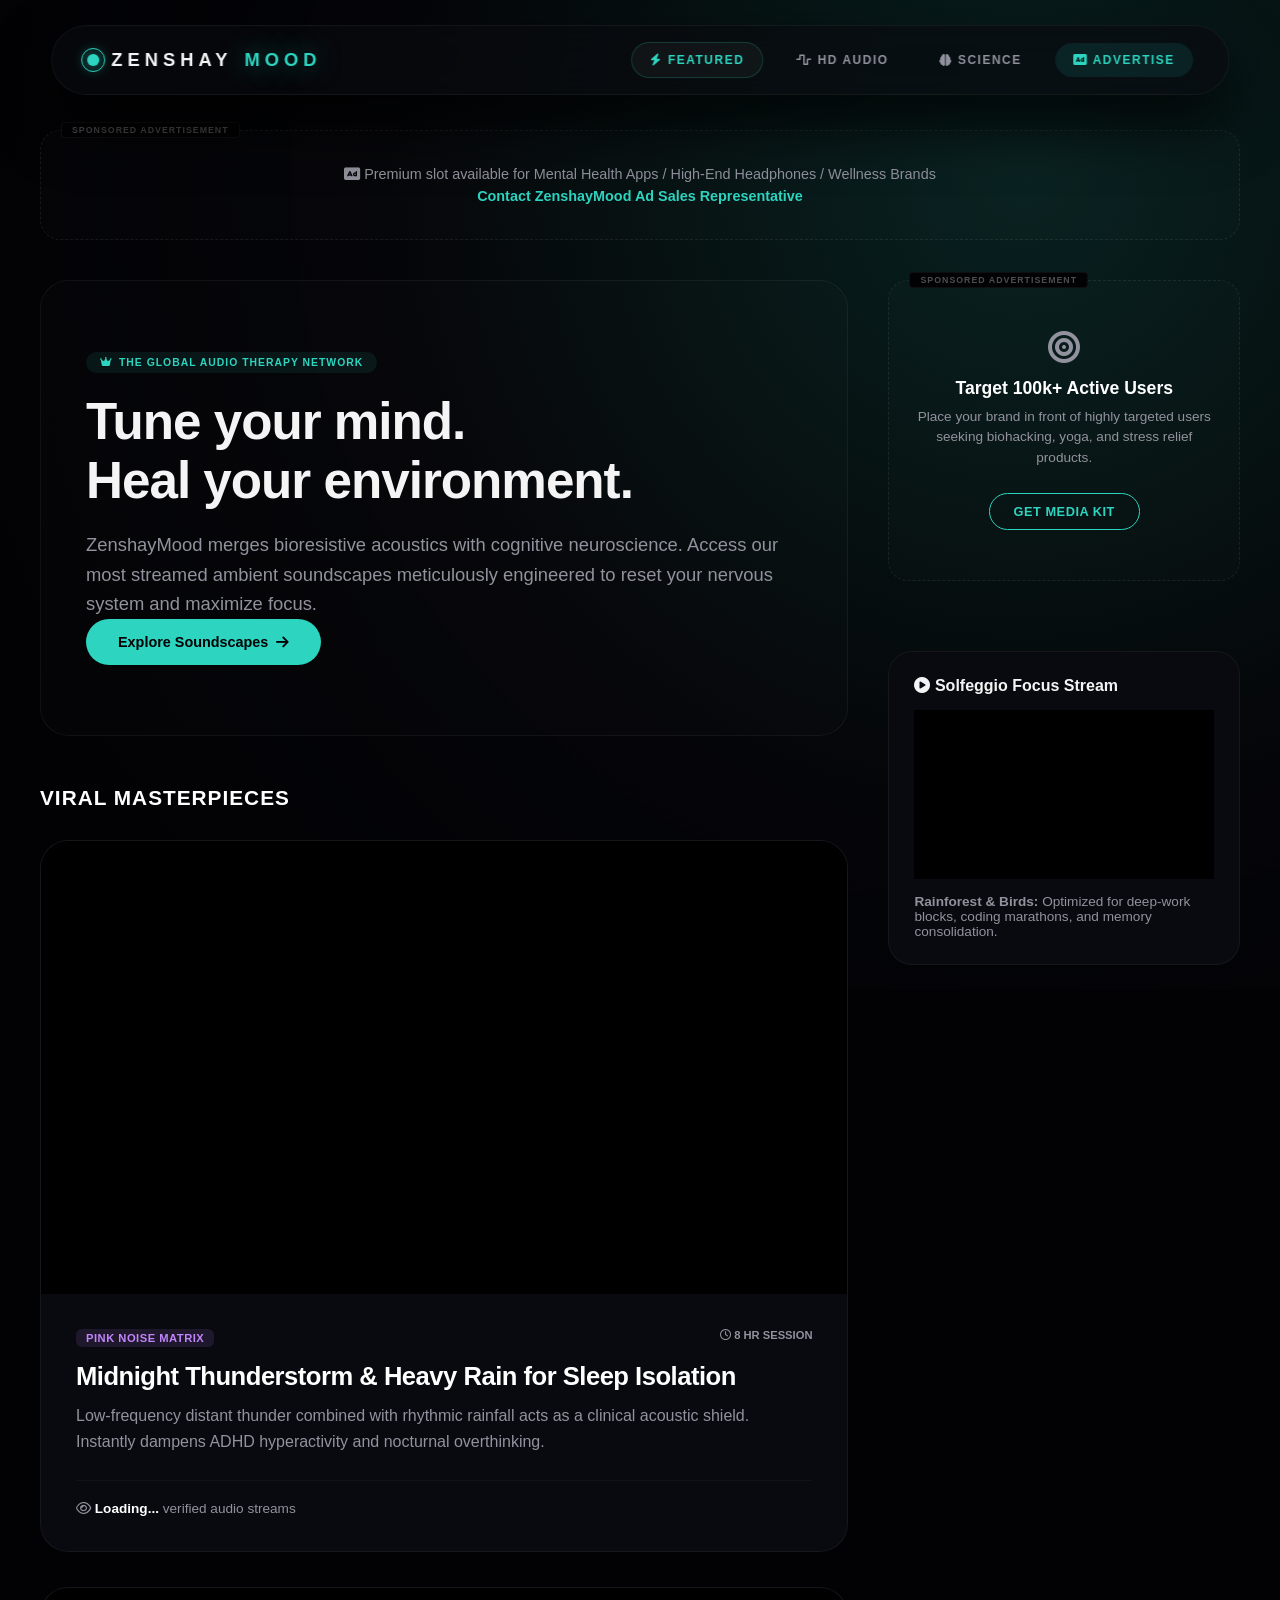
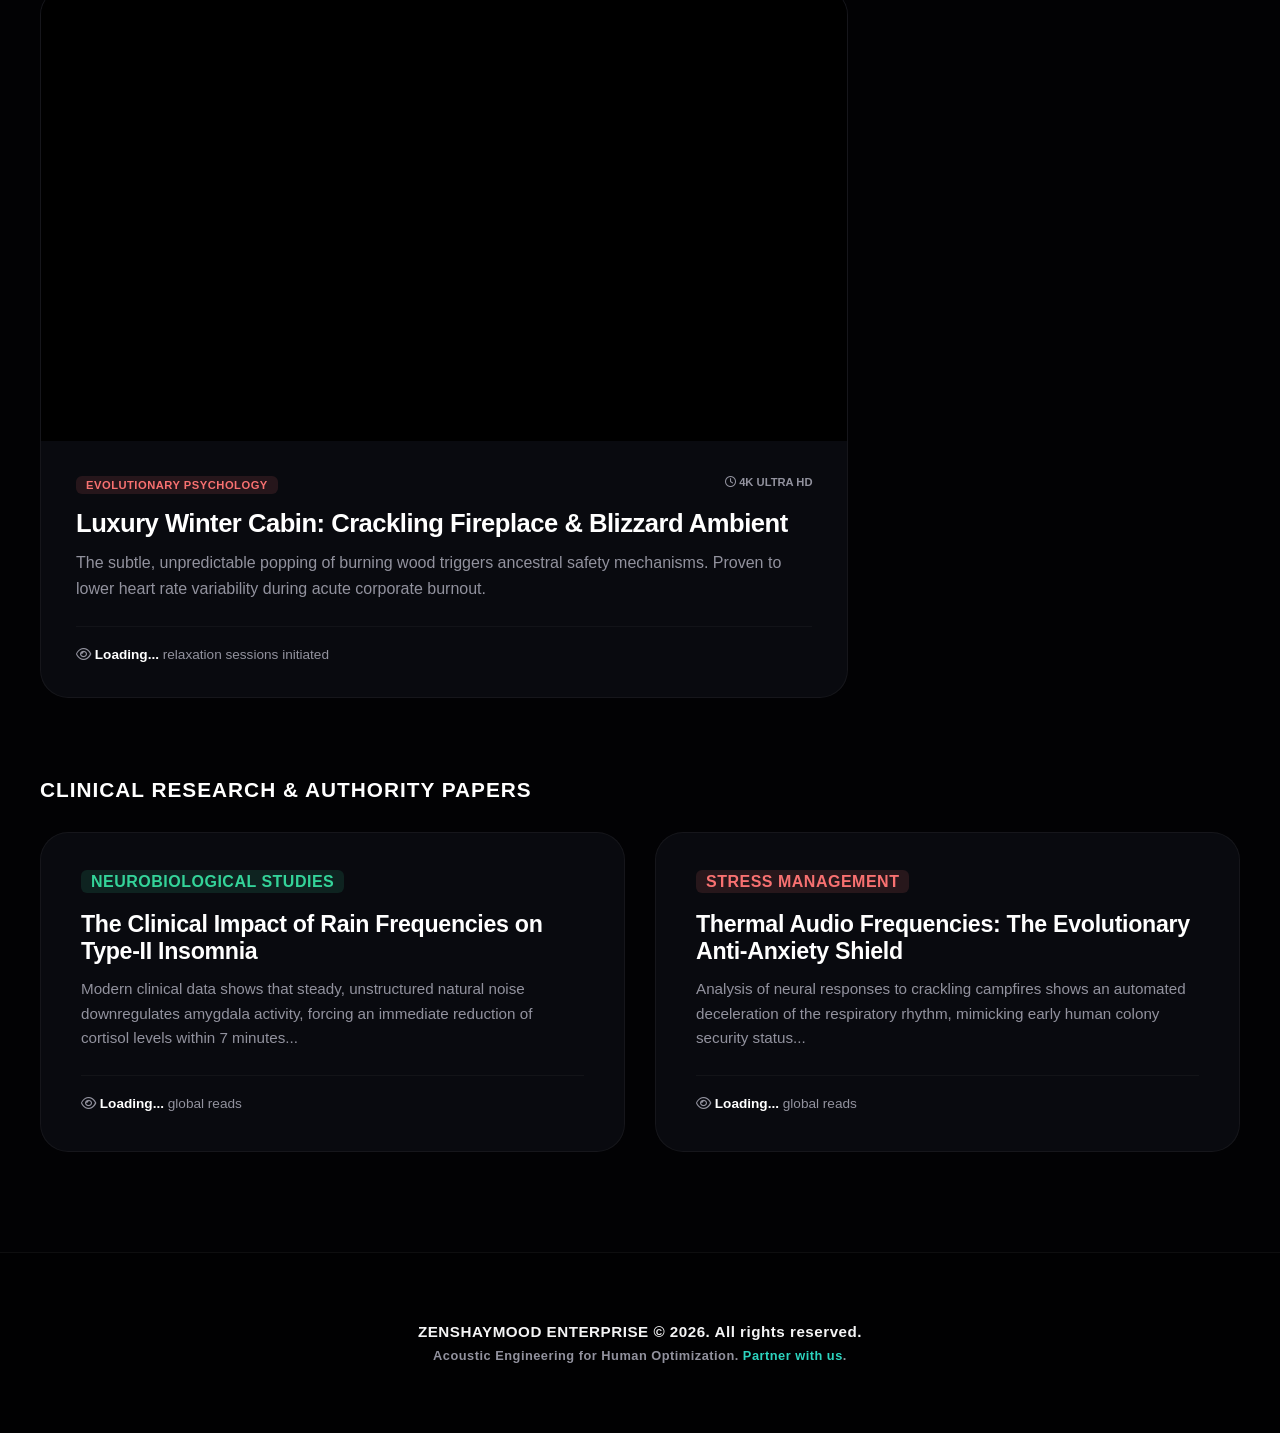
==== commit 528c7418: "Update index.html" ====
--- a/index.html
+++ b/index.html
@@ -3,14 +3,16 @@
 <head>
     <meta charset="UTF-8">
     <meta name="viewport" content="width=device-width, initial-scale=1.0">
-    <title>ZenshayMood | Neuro-Acoustic Ambient Platform & Wellness Media</title>
+    <title>ZenshayMood | Neuro-Acoustic Ambient Platform</title>
     <link rel="stylesheet" href="style.css">
     <link rel="stylesheet" href="https://cdnjs.cloudflare.com/ajax/libs/font-awesome/6.4.0/css/all.min.css">
     <script src="script.js" defer></script>
 </head>
 <body>
 
+    <!-- Dynamic Animated Background Gradients -->
     <div class="ambient-glow"></div>
+    <div class="aurora-blur"></div>
 
     <!-- Premium Glassmorphic Navigation -->
     <nav>
@@ -35,14 +37,14 @@
         </div>
     </div>
 
-    <!-- MAIN INTERACTIVE HUB -->
+    <!-- MAIN HUB -->
     <main class="container">
         
-        <!-- SECTION 1: HERO & FEATURED (HOME) -->
+        <!-- SECTION 1: HOME -->
         <section id="inicio" class="tab-section active">
             <div class="main-layout">
                 
-                <!-- LEFT CONTENT COLUMN -->
+                <!-- LEFT COLUMN -->
                 <div class="content-column">
                     <div class="hero-container scroll-animate">
                         <span class="hero-badge"><i class="fa-solid fa-crown"></i> The Global Audio Therapy Network</span>
@@ -54,7 +56,7 @@
                     <h3 class="section-title scroll-animate">Viral Masterpieces</h3>
                     <div class="video-news-feed">
                         
-                        <!-- CARD 1: THUNDERSTORM -->
+                        <!-- CARD 1 -->
                         <div class="premium-card scroll-animate">
                             <div class="video-box">
                                 <iframe src="https://www.youtube.com/embed/vU2zX8ICyDg" allowfullscreen></iframe>
@@ -72,7 +74,7 @@
                             </div>
                         </div>
 
-                        <!-- CARD 2: FIREPLACE -->
+                        <!-- CARD 2 -->
                         <div class="premium-card scroll-animate">
                             <div class="video-box">
                                 <iframe src="https://www.youtube.com/embed/fPLutVIVp0g" allowfullscreen></iframe>
@@ -93,9 +95,8 @@
                     </div>
                 </div>
 
-                <!-- RIGHT SIDEBAR (MONETIZATION & WIDGETS) -->
+                <!-- RIGHT SIDEBAR -->
                 <aside class="sidebar-column">
-                    
                     <div class="ad-container ad-sidebar scroll-animate">
                         <div class="ad-badge">SPONSORED ADVERTISEMENT</div>
                         <div class="ad-box-vertical">
@@ -113,12 +114,11 @@
                         </div>
                         <p style="font-size:0.85rem; color:var(--text-secondary);"><strong>Rainforest & Birds:</strong> Optimized for deep-work blocks, coding marathons, and memory consolidation.</p>
                     </div>
-
                 </aside>
             </div>
 
-            <!-- HOME EDITORIAL INDEX -->
-            <h3 class="section-title scroll-animate" style="margin-top: 60px;">Clinical Research & Authority Papers</h3>
+            <!-- EDITORIAL INDEX -->
+            <h3 class="section-title scroll-animate" style="margin-top: 80px;">Clinical Research & Authority Papers</h3>
             <div class="magazine-grid">
                 <article class="magazine-card scroll-animate">
                     <span class="badge badge-science">Neurobiological Studies</span>
--- a/style.css
+++ b/style.css
@@ -1,142 +1,164 @@
 :root {
-    --bg-deep: #030306;
-    --card-surface: rgba(15, 15, 20, 0.7);
-    --border-light: rgba(255, 255, 255, 0.04);
-    --text-primary: #f5f5f7;
-    --text-secondary: #9ea1a8;
-    --cyan-zen: #5eead4;
-    --ad-bg: rgba(255, 255, 255, 0.02);
+    --bg-main: #020204;
+    --card-surface: #090a0f;
+    --border-premium: rgba(255, 255, 255, 0.05);
+    --text-primary: #f4f4f5;
+    --text-secondary: #92929e;
+    --cyan-zen: #2dd4bf; /* Pure Electric Teal - Ultimate Medical Tech Vibe */
+    --font-stack: -apple-system, BlinkMacSystemFont, 'SF Pro Display', Roboto, sans-serif;
 }
 
 * { box-sizing: border-box; margin: 0; padding: 0; }
 
 body {
-    background-color: var(--bg-deep);
+    background-color: var(--bg-main);
     color: var(--text-primary);
-    font-family: -apple-system, BlinkMacSystemFont, 'Segoe UI', Roboto, sans-serif;
-    padding-top: 120px;
+    font-family: var(--font-stack);
+    padding-top: 130px;
     min-height: 100vh;
-    position: relative;
+    overflow-x: hidden;
 }
 
-/* AURORA ZEN ANIMADA DE FONDO */
+/* GRADIENTE RADIAL ESTILO SAAS COGNITIVO */
 .ambient-glow {
-    position: fixed;
-    top: -20%; left: -20%; width: 140vw; height: 140vh;
-    background: radial-gradient(circle at 80% 20%, rgba(20, 35, 60, 0.6) 0%, rgba(5, 25, 35, 0.3) 40%, rgba(3, 3, 6, 1) 80%);
+    position: fixed; top: -10%; left: -10%; width: 120vw; height: 120vh;
+    background: radial-gradient(circle at 75% 25%, rgba(45, 212, 191, 0.15) 0%, rgba(9, 10, 15, 0.4) 45%, var(--bg-main) 85%);
     z-index: -2;
+    pointer-events: none;
 }
 
-/* MENÚ ULTRA-PREMIUM */
+/* NAVIGATION GLASSMORPHISM WITH AUDIO PULSE EFFECT */
 nav {
-    position: fixed; top: 20px; left: 50%; transform: translateX(-50%);
-    width: 90%; max-width: 1200px;
-    background: rgba(10, 10, 15, 0.75);
-    backdrop-filter: blur(25px); -webkit-backdrop-filter: blur(25px);
-    border: 1px solid var(--border-light); border-radius: 100px;
+    position: fixed; top: 25px; left: 50%; transform: translateX(-50%);
+    width: 92%; max-width: 1200px;
+    background: rgba(9, 10, 15, 0.7);
+    backdrop-filter: blur(30px); -webkit-backdrop-filter: blur(30px);
+    border: 1px solid var(--border-premium); border-radius: 100px;
     display: flex; justify-content: space-between; align-items: center;
-    padding: 18px 40px; z-index: 1000;
-    box-shadow: 0 20px 50px rgba(0,0,0,0.7);
+    padding: 16px 35px; z-index: 1000;
+    box-shadow: 0 30px 60px rgba(0,0,0,0.8);
 }
 
-.logo { font-size: 1.3rem; font-weight: 900; letter-spacing: 4px; cursor: pointer; }
-.logo span { color: var(--cyan-zen); text-shadow: 0 0 20px rgba(94, 234, 212, 0.3); }
+.logo { font-size: 1.15rem; font-weight: 900; letter-spacing: 5px; cursor: pointer; display: flex; align-items: center; gap: 12px; }
+.logo span { color: var(--cyan-zen); text-shadow: 0 0 25px rgba(45, 212, 191, 0.5); }
 
-.nav-links { display: flex; gap: 20px; list-style: none; align-items: center; }
+/* MEJORA LOGO CON HALO ZEN */
+.logo-icon {
+    width: 12px; height: 12px; background: var(--cyan-zen); border-radius: 50%;
+    position: relative; box-shadow: 0 0 15px var(--cyan-zen);
+}
+.logo-icon::after {
+    content: ''; position: absolute; top: -6px; left: -6px; right: -6px; bottom: -6px;
+    border: 1px solid var(--cyan-zen); border-radius: 50%;
+    animation: pulseIcon 2s linear infinite;
+}
+@keyframes pulseIcon { 0% { transform: scale(0.8); opacity: 1; } 100% { transform: scale(1.8); opacity: 0; } }
+
+.nav-links { display: flex; gap: 15px; list-style: none; align-items: center; }
 .nav-links li {
-    color: var(--text-secondary); cursor: pointer; font-size: 0.8rem;
-    font-weight: 700; text-transform: uppercase; letter-spacing: 1px;
-    padding: 8px 16px; border-radius: 100px; transition: 0.3s;
+    color: var(--text-secondary); cursor: pointer; font-size: 0.75rem;
+    font-weight: 700; text-transform: uppercase; letter-spacing: 1.5px;
+    padding: 10px 18px; border-radius: 100px; transition: 0.3s cubic-bezier(0.16, 1, 0.3, 1);
 }
-.nav-links li:hover, .nav-links li.active { color: #fff; background: rgba(255,255,255,0.05); }
-.nav-links li.active { color: var(--cyan-zen); border: 1px solid rgba(94, 234, 212, 0.2); }
-.advertise-nav { background: rgba(94, 234, 212, 0.1); color: var(--cyan-zen) !important; }
+.nav-links li:hover, .nav-links li.active { color: #fff; background: rgba(255,255,255,0.04); }
+.nav-links li.active { color: var(--cyan-zen); border: 1px solid rgba(45, 212, 191, 0.2); }
+.advertise-nav { background: rgba(45, 212, 191, 0.1); color: var(--cyan-zen) !important; }
 
-/* CONTENEDOR DE PUBLICIDAD DE ALTA GAMA */
-.ad-container {
-    max-width: 1200px; margin: 0 auto 30px auto; padding: 10px;
-    background: var(--ad-bg); border: 1px dashed rgba(255,255,255,0.1); border-radius: 16px;
-    position: relative;
-}
-.ad-badge {
-    position: absolute; top: -8px; left: 15px; background: #222;
-    color: rgba(255,255,255,0.4); font-size: 0.6rem; font-weight: 700;
-    padding: 2px 8px; border-radius: 4px; letter-spacing: 1px;
-}
-.ad-placeholder { text-align: center; padding: 30px 10px; color: var(--text-secondary); font-size: 0.9rem; }
-.ad-link { color: var(--cyan-zen); cursor: pointer; text-decoration: underline; display: inline-block; margin-top: 5px; }
-
-/* SECCIONES Y MAQUETACIÓN ASIMÉTRICA */
-.tab-section { display: none; max-width: 1200px; margin: 0 auto; padding: 0 20px; animation: tabFade 0.4s ease forwards; }
-.tab-section.active { display: block; }
-@keyframes tabFade { from { opacity: 0; } to { opacity: 1; } }
-
+/* LAYOUT ASIMÉTRICO DE PORTALES VIRALES */
+.container { max-width: 1240px; margin: 0 auto; padding: 0 20px; }
 .main-layout { display: flex; gap: 40px; }
-.content-column { flex: 2; }
+.content-column { flex: 2.3; }
 .sidebar-column { flex: 1; display: flex; flex-direction: column; gap: 30px; }
 
-/* HERO Y CARDS PLATAFORMA */
+/* AMBIENT SCROLL ANIMATION (AOS EFFECTS) */
+.scroll-animate {
+    opacity: 0;
+    transform: translateY(30px);
+    transition: opacity 0.8s cubic-bezier(0.16, 1, 0.3, 1), transform 0.8s cubic-bezier(0.16, 1, 0.3, 1);
+}
+.scroll-animate.reveal {
+    opacity: 1;
+    transform: translateY(0);
+}
+
+/* HERO CONTAINER HIGH-END PLATFORM */
 .hero-container {
-    padding: 60px 40px; background: rgba(255,255,255,0.01);
-    border: 1px solid var(--border-light); border-radius: 24px; margin-bottom: 45px;
+    padding: 70px 45px; background: rgba(255,255,255,0.01);
+    border: 1px solid var(--border-premium); border-radius: 28px; margin-bottom: 50px;
 }
 .hero-badge {
-    display: inline-block; background: rgba(94, 234, 212, 0.1); color: var(--cyan-zen);
-    font-size: 0.7rem; font-weight: 700; padding: 4px 12px; border-radius: 50px; margin-bottom: 15px; text-transform: uppercase;
+    display: inline-flex; align-items: center; gap: 6px; background: rgba(45, 212, 191, 0.08); color: var(--cyan-zen);
+    font-size: 0.65rem; font-weight: 800; padding: 5px 14px; border-radius: 50px; margin-bottom: 20px; text-transform: uppercase; letter-spacing: 1px;
 }
-.hero-container h2 { font-size: 2.8rem; font-weight: 800; line-height: 1.2; margin-bottom: 15px; }
-.hero-container p { color: var(--text-secondary); font-size: 1.1rem; }
+.hero-container h2 { font-size: 3.2rem; font-weight: 800; line-height: 1.15; margin-bottom: 20px; letter-spacing: -1px; }
+.hero-container p { color: var(--text-secondary); font-size: 1.15rem; font-weight: 400; line-height: 1.6; }
 
-.section-title { font-size: 1.4rem; font-weight: 700; margin-bottom: 25px; text-transform: uppercase; letter-spacing: 0.5px; }
+.section-title { font-size: 1.3rem; font-weight: 800; margin-bottom: 30px; text-transform: uppercase; letter-spacing: 1px; color: #fff; }
 
+/* VIDEO NEWS FEED CARDS */
 .video-news-feed { display: flex; flex-direction: column; gap: 35px; }
-.premium-card { background: var(--card-surface); border: 1px solid var(--border-light); border-radius: 24px; overflow: hidden; }
-.video-box { position: relative; padding-bottom: 56.25%; height: 0; background: #000; border-radius: 12px; overflow: hidden; }
+.premium-card { background: var(--card-surface); border: 1px solid var(--border-premium); border-radius: 28px; overflow: hidden; transition: 0.4s cubic-bezier(0.16, 1, 0.3, 1); }
+.premium-card:hover { transform: translateY(-5px); border-color: rgba(45, 212, 191, 0.3); }
+.video-box { position: relative; padding-bottom: 56.25%; height: 0; background: #000; overflow: hidden; }
 .video-box iframe { position: absolute; top:0; left:0; width:100%; height:100%; border:0; }
 
-.premium-card-body { padding: 30px; }
-.meta-top { display: flex; justify-content: space-between; font-size: 0.75rem; margin-bottom: 15px; }
-.badge { font-weight: 700; text-transform: uppercase; padding: 2px 8px; border-radius: 4px; }
-.badge-rain { background: rgba(168,85,247,0.15); color: #c084fc; }
-.badge-fire { background: rgba(239,68,68,0.15); color: #f87171; }
-.badge-science { background: rgba(16,185,129,0.15); color: #34d399; }
-.time { color: var(--text-secondary); }
+.premium-card-body { padding: 35px; }
+.meta-top { display: flex; justify-content: space-between; font-size: 0.7rem; margin-bottom: 15px; }
+.badge { font-weight: 800; text-transform: uppercase; padding: 3px 10px; border-radius: 6px; letter-spacing: 0.5px; }
+.badge-rain { background: rgba(192, 132, 252, 0.12); color: #c084fc; }
+.badge-fire { background: rgba(248, 113, 113, 0.12); color: #f87171; }
+.badge-science { background: rgba(52, 211, 153, 0.12); color: #34d399; }
+.time { color: var(--text-secondary); font-weight: 600; }
 
-.premium-card h3 { font-size: 1.5rem; margin-bottom: 10px; color: #fff; }
-.premium-card p { color: var(--text-secondary); margin-bottom: 20px; font-size: 0.95rem; }
-.counter-row { display: flex; align-items: center; gap: 10px; font-size: 0.85rem; color: var(--text-secondary); }
-.view-counter { color: #fff; font-weight: 700; }
+.premium-card h3 { font-size: 1.6rem; margin-bottom: 12px; color: #fff; font-weight: 700; letter-spacing: -0.5px; }
+.premium-card p { color: var(--text-secondary); margin-bottom: 25px; font-size: 1rem; line-height: 1.6; }
+.counter-row { display: flex; align-items: center; gap: 8px; font-size: 0.85rem; color: var(--text-secondary); border-top: 1px solid rgba(255,255,255,0.04); padding-top: 20px; }
+.view-counter { color: #fff; font-weight: 800; }
 
-/* SIDEBAR RECTANGLE AD */
-.ad-box-vertical { padding: 40px 20px; text-align: center; color: var(--text-secondary); }
-.ad-box-vertical h4 { color: #fff; margin: 15px 0 5px 0; }
-.ad-box-vertical p { font-size: 0.85rem; margin-bottom: 20px; }
-.btn-ad { background: none; border: 1px solid var(--cyan-zen); color: var(--cyan-zen); padding: 8px 20px; border-radius: 20px; cursor: pointer; font-weight: bold; }
-.sidebar-widget { background: var(--card-surface); border: 1px solid var(--border-light); border-radius: 20px; padding: 20px; }
+/* SPONSORED BANNER ENGINE */
+.ad-container { max-width: 1200px; margin: 0 auto 40px auto; background: rgba(255,255,255,0.01); border: 1px dashed rgba(255,255,255,0.08); border-radius: 20px; position: relative; }
+.ad-badge { position: absolute; top: -9px; left: 20px; background: #020204; color: rgba(255,255,255,0.3); font-size: 0.55rem; font-weight: 800; padding: 2px 10px; border-radius: 4px; letter-spacing: 1px; border: 1px solid rgba(255,255,255,0.05); }
+.ad-placeholder { text-align: center; padding: 35px 20px; color: var(--text-secondary); font-size: 0.9rem; }
+.ad-link { color: var(--cyan-zen); cursor: pointer; font-weight: 600; display: inline-block; margin-top: 6px; }
 
-/* MAGAZINE & PRICING GRID */
+.ad-box-vertical { padding: 50px 25px; text-align: center; color: var(--text-secondary); }
+.ad-box-vertical h4 { color: #fff; margin: 15px 0 8px 0; font-size: 1.1rem; }
+.ad-box-vertical p { font-size: 0.85rem; margin-bottom: 25px; line-height: 1.5; }
+.btn-ad { background: none; border: 1px solid var(--cyan-zen); color: var(--cyan-zen); padding: 10px 24px; border-radius: 100px; cursor: pointer; font-weight: 700; font-size: 0.8rem; text-transform: uppercase; letter-spacing: 0.5px; transition: 0.3s; }
+.btn-ad:hover { background: var(--cyan-zen); color: #000; }
+
+.sidebar-widget { background: var(--card-surface); border: 1px solid var(--border-premium); border-radius: 24px; padding: 25px; }
+
+/* EDITORIAL GRID & PACKAGES */
 .magazine-grid { display: grid; grid-template-columns: repeat(auto-fit, minmax(450px, 1fr)); gap: 30px; }
-.magazine-card { background: var(--card-surface); border: 1px solid var(--border-light); border-radius: 24px; padding: 35px; }
-.magazine-card h3 { font-size: 1.4rem; color: #fff; margin: 15px 0 10px 0; }
-.magazine-card p { color: var(--text-secondary); margin-bottom: 20px; font-size: 0.95rem; }
+.magazine-card { background: var(--card-surface); border: 1px solid var(--border-premium); border-radius: 28px; padding: 40px; }
+.magazine-card h3 { font-size: 1.45rem; color: #fff; margin: 20px 0 12px 0; font-weight: 700; letter-spacing: -0.3px; }
+.magazine-card p { color: var(--text-secondary); margin-bottom: 25px; font-size: 0.95rem; line-height: 1.6; }
 
-.pricing-grid { display: grid; grid-template-columns: repeat(auto-fit, minmax(300px, 1fr)); gap: 30px; margin-top: 40px; }
-.price-card { background: var(--card-surface); border: 1px solid var(--border-light); border-radius: 24px; padding: 40px; text-align: center; }
-.feature-price { border-color: var(--cyan-zen); box-shadow: 0 0 30px rgba(94,234,212,0.1); }
-.price { font-size: 2rem; font-weight: 800; color: var(--cyan-zen); margin: 15px 0; }
-.price-card ul { list-style: none; text-align: left; margin: 25px 0; color: var(--text-secondary); font-size: 0.9rem; }
-.price-card ul li { margin-bottom: 12px; }
+.pricing-grid { display: grid; grid-template-columns: repeat(auto-fit, minmax(320px, 1fr)); gap: 30px; margin-top: 40px; }
+.price-card { background: var(--card-surface); border: 1px solid var(--border-premium); border-radius: 28px; padding: 45px; text-align: center; }
+.feature-price { border-color: var(--cyan-zen); box-shadow: 0 0 40px rgba(45,212,191,0.1); }
+.price { font-size: 2.2rem; font-weight: 900; color: var(--cyan-zen); margin: 20px 0; letter-spacing: -1px; }
+.price-card ul { list-style: none; text-align: left; margin: 30px 0; color: var(--text-secondary); font-size: 0.9rem; }
+.price-card ul li { margin-bottom: 15px; display: flex; align-items: center; gap: 10px; }
+.price-card ul li::before { content: '✓'; color: var(--cyan-zen); font-weight: bold; }
 
-.btn-main { background: var(--cyan-zen); color: #000; padding: 12px 25px; border-radius: 50px; font-weight: 700; text-decoration: none; display: inline-flex; align-items: center; border: none; cursor: pointer; }
+.btn-main { background: var(--cyan-zen); color: #020204; padding: 15px 32px; border-radius: 100px; font-weight: 700; text-decoration: none; display: inline-flex; align-items: center; gap: 8px; border: none; cursor: pointer; transition: 0.3s; font-size: 0.9rem; }
+.btn-main:hover { transform: translateY(-2px); box-shadow: 0 15px 35px rgba(45,212,191,0.25); }
 
-footer { text-align: center; padding: 60px 20px; margin-top: 80px; border-top: 1px solid var(--border-light); background: #020204; }
-.footer-sub { font-size: 0.8rem; color: var(--text-secondary); margin-top: 5px; }
+/* TABS GLOBAL SECTIONS */
+.tab-section { display: none; }
+.tab-section.active { display: block; }
+.grid { display: grid; grid-template-columns: repeat(auto-fit, minmax(350px, 1fr)); gap: 30px; }
 
-.grid { display: grid; grid-template-columns: repeat(auto-fit, minmax(340px, 1fr)); gap: 30px; }
+footer { text-align: center; padding: 70px 20px; margin-top: 100px; border-top: 1px solid var(--border-premium); background: #010102; }
+footer p { font-size: 0.95rem; font-weight: 700; letter-spacing: 0.5px; }
+.footer-sub { font-size: 0.8rem; color: var(--text-secondary) !important; margin-top: 8px; }
 
-@media (max-width: 900px) {
+@media (max-width: 960px) {
     .main-layout { flex-direction: column; }
-    nav { width: 95%; padding: 15px 20px; }
-    .hero-container h2 { font-size: 2rem; }
+    nav { width: 95%; padding: 12px 20px; }
+    .hero-container h2 { font-size: 2.3rem; }
     .magazine-grid { grid-template-columns: 1fr; }
+    body { padding-top: 110px; }
 }
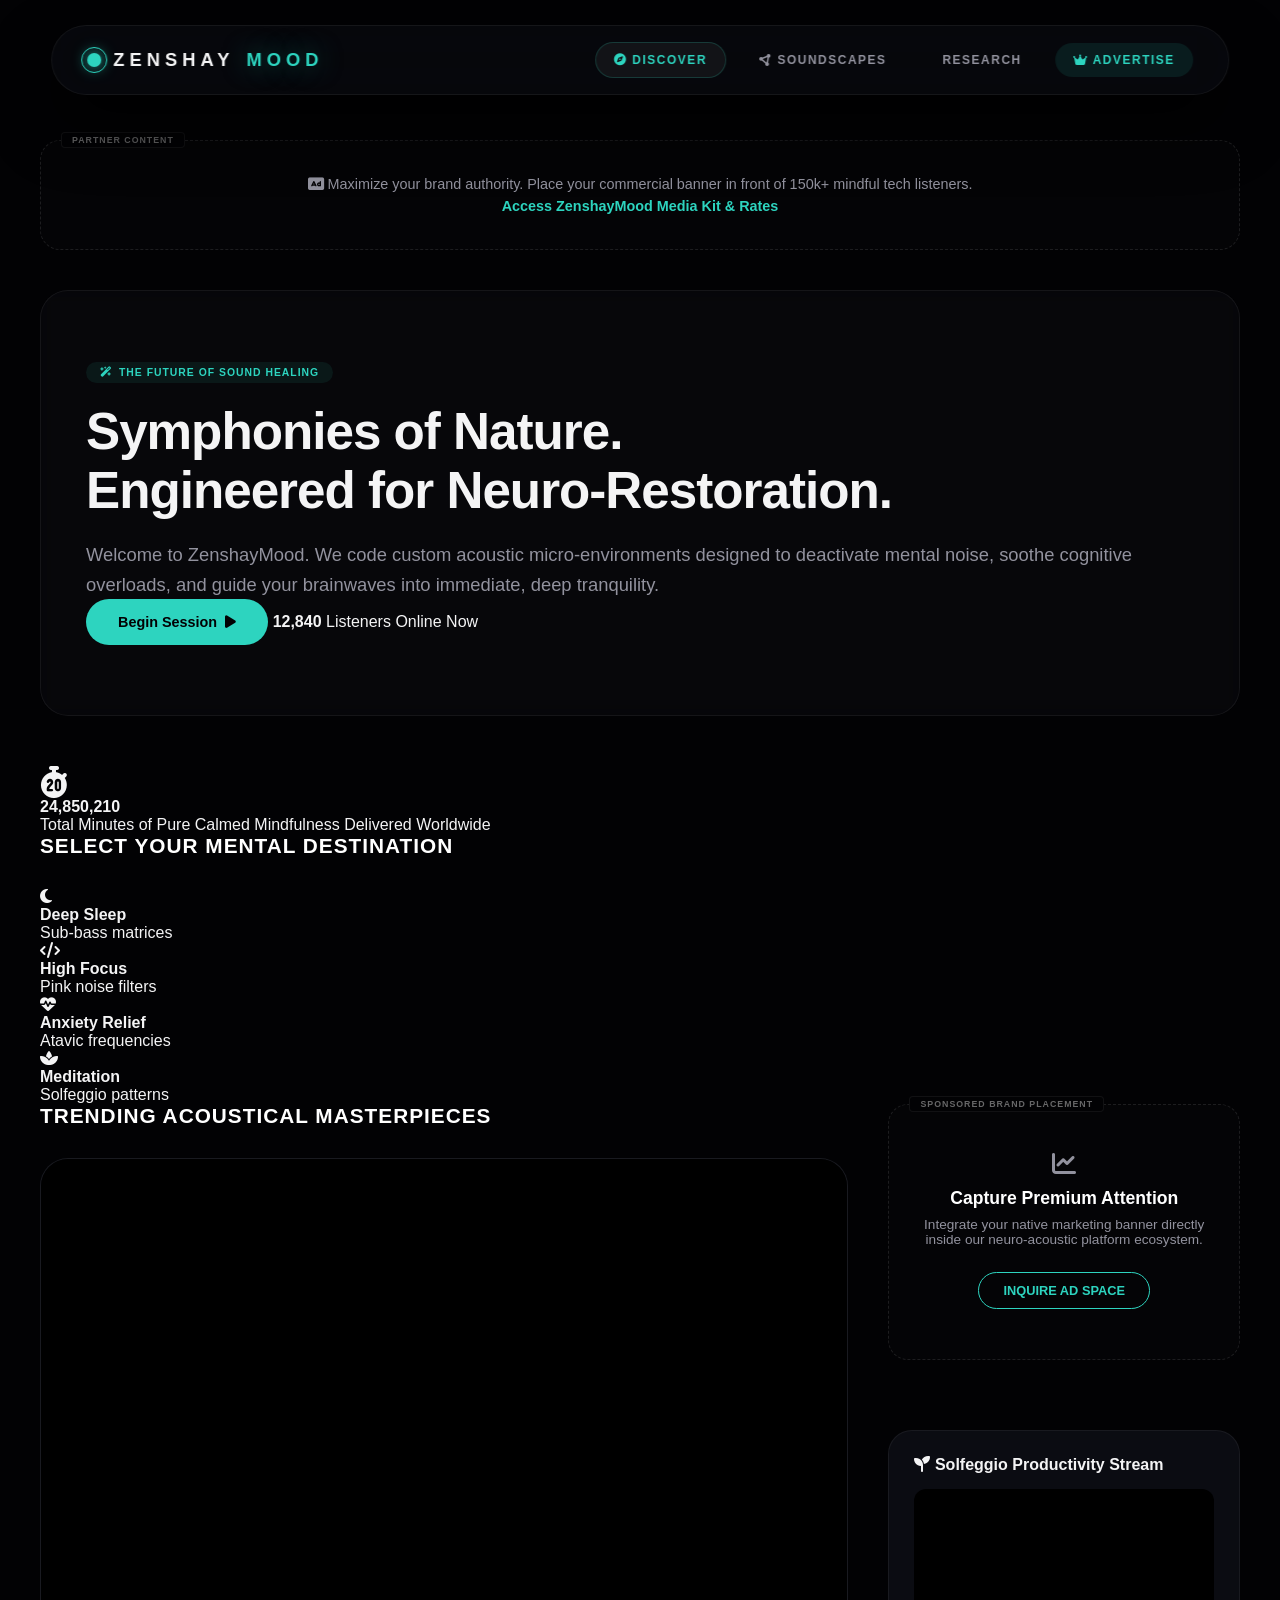
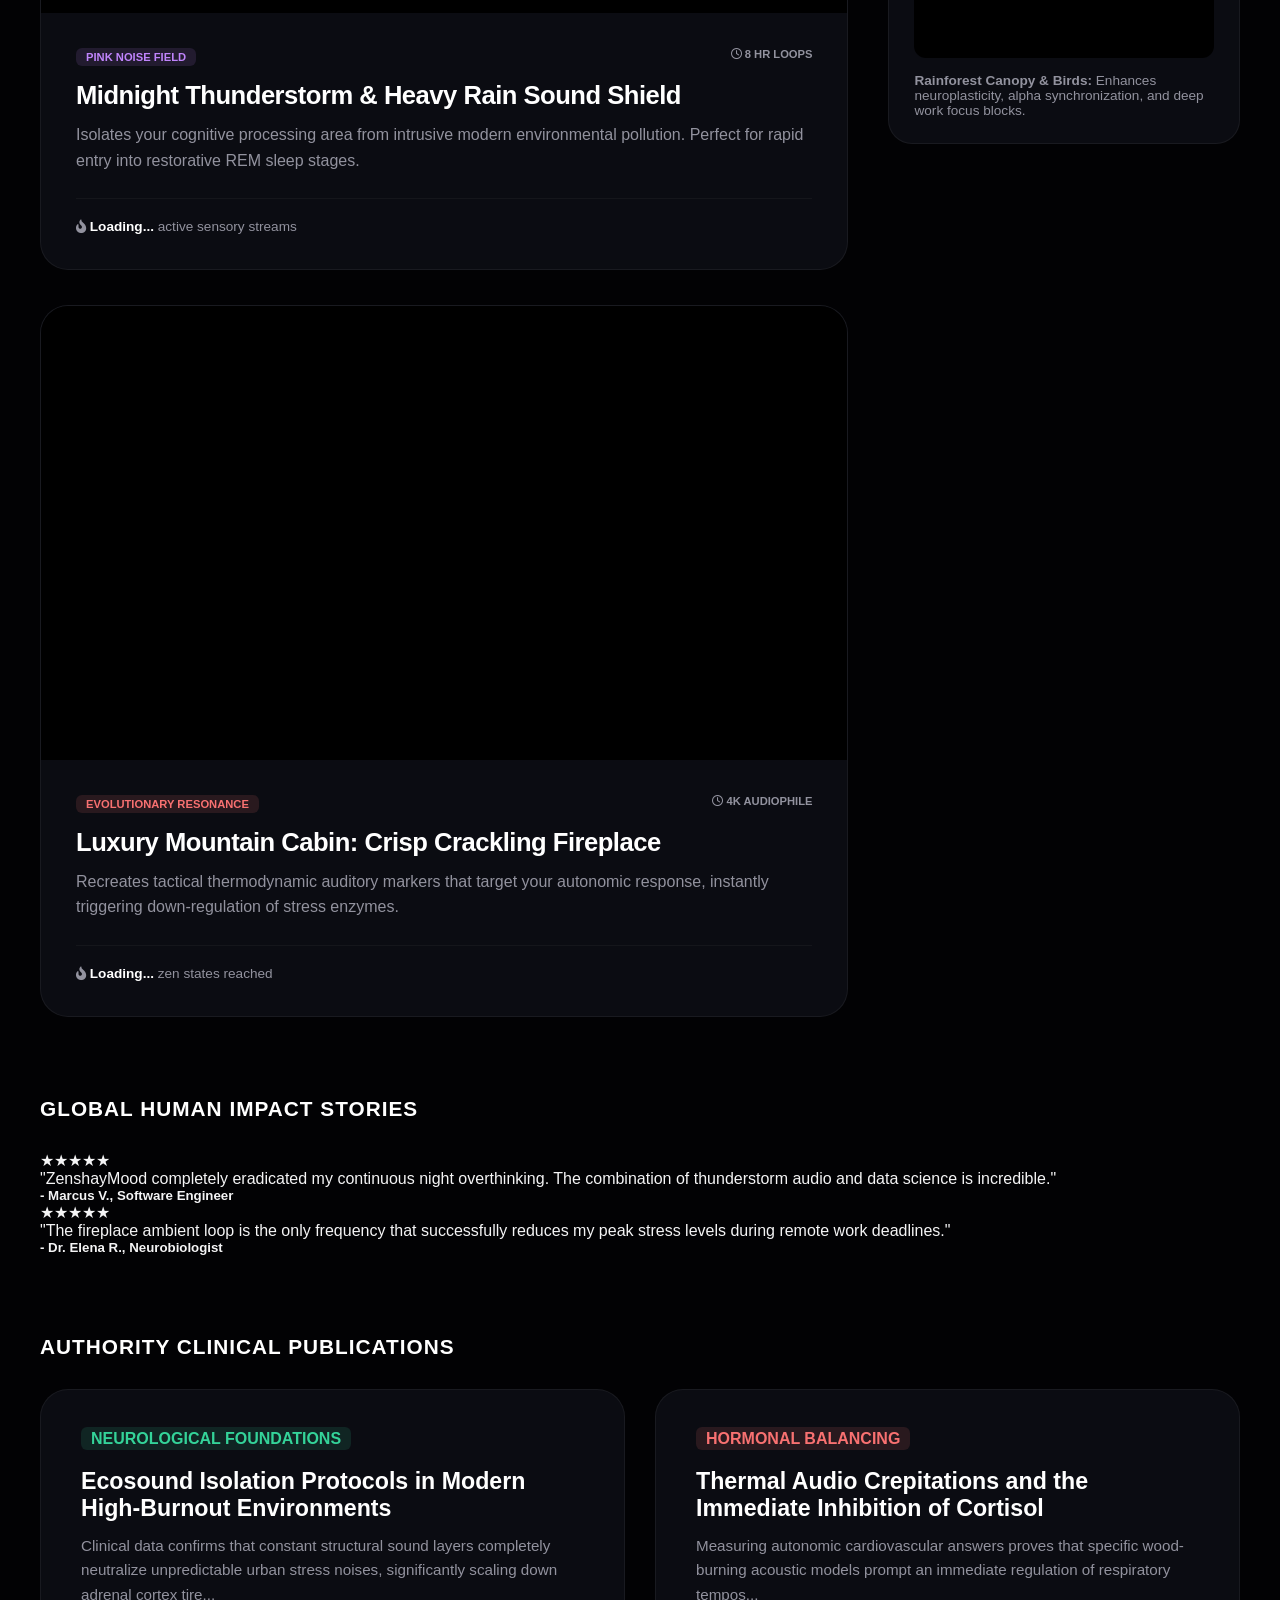
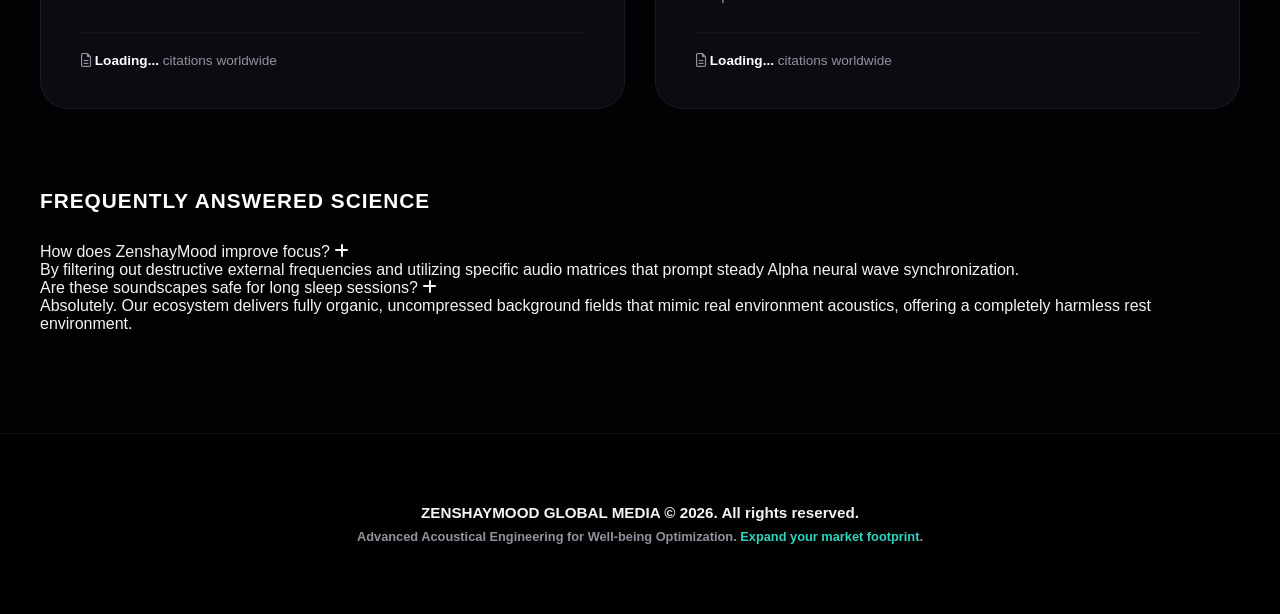
==== commit 473607a9: "Update index.html" ====
--- a/index.html
+++ b/index.html
@@ -3,181 +3,251 @@
 <head>
     <meta charset="UTF-8">
     <meta name="viewport" content="width=device-width, initial-scale=1.0">
-    <title>ZenshayMood | Neuro-Acoustic Ambient Platform</title>
+    <title>ZenshayMood | Interactive Neuro-Acoustic Ecosystem</title>
     <link rel="stylesheet" href="style.css">
     <link rel="stylesheet" href="https://cdnjs.cloudflare.com/ajax/libs/font-awesome/6.4.0/css/all.min.css">
     <script src="script.js" defer></script>
 </head>
 <body>
 
-    <!-- Dynamic Animated Background Gradients -->
-    <div class="ambient-glow"></div>
-    <div class="aurora-blur"></div>
-
-    <!-- Premium Glassmorphic Navigation -->
+    <!-- Parallax Ecosound Backgrounds -->
+    <div class="parallax-bg background-deep"></div>
+    <div class="parallax-bg aurora-cyan" id="aurora-1"></div>
+    <div class="parallax-bg aurora-purple" id="aurora-2"></div>
+
+    <!-- Premium Glassmorphic Header -->
     <nav>
         <div class="logo" onclick="switchTab('inicio')">
             <div class="logo-icon"></div>
             ZENSHAY<span>MOOD</span>
         </div>
         <ul class="nav-links">
-            <li class="nav-btn active" data-target="inicio"><i class="fa-solid fa-bolt"></i> Featured</li>
-            <li class="nav-btn" data-target="sonidos"><i class="fa-solid fa-wave-square"></i> HD Audio</li>
-            <li class="nav-btn" data-target="articulos"><i class="fa-solid fa-brain"></i> Science</li>
-            <li class="nav-btn advertise-nav" data-target="publicidad"><i class="fa-solid fa-rectangle-ad"></i> Advertise</li>
+            <li class="nav-btn active" data-target="inicio"><i class="fa-solid fa-compass"></i> Discover</li>
+            <li class="nav-btn" data-target="sonidos"><i class="fa-solid fa-circle-nodes"></i> Soundscapes</li>
+            <li class="nav-btn" data-target="articulos"><i class="fa-solid fa-flask-pulse"></i> Research</li>
+            <li class="nav-btn advertise-nav" data-target="publicidad"><i class="fa-solid fa-crown"></i> Advertise</li>
         </ul>
     </nav>
 
-    <!-- TOP LEADERBOARD AD BANNER -->
+    <!-- SPONSORED HEADER LEADERSHIP BANNER -->
     <div class="ad-container ad-leaderboard scroll-animate">
-        <div class="ad-badge">SPONSORED ADVERTISEMENT</div>
+        <div class="ad-badge">PARTNER CONTENT</div>
         <div class="ad-placeholder">
-            <p><i class="fa-solid fa-rectangle-ad"></i> Premium slot available for Mental Health Apps / High-End Headphones / Wellness Brands</p>
-            <span class="ad-link" onclick="switchTab('publicidad')">Contact ZenshayMood Ad Sales Representative</span>
+            <p><i class="fa-solid fa-rectangle-ad"></i> Maximize your brand authority. Place your commercial banner in front of 150k+ mindful tech listeners.</p>
+            <span class="ad-link" onclick="switchTab('publicidad')">Access ZenshayMood Media Kit & Rates</span>
         </div>
     </div>
 
-    <!-- MAIN HUB -->
+    <!-- MAIN PLATFORM INTERFACE -->
     <main class="container">
         
-        <!-- SECTION 1: HOME -->
+        <!-- ================= SECTION 1: EXTENDED HOME ================= -->
         <section id="inicio" class="tab-section active">
+            
+            <!-- BLOCK 1: IMMERSIVE HERO -->
+            <div class="hero-container scroll-animate">
+                <span class="hero-badge"><i class="fa-solid fa-wand-magic-sparkles"></i> The Future of Sound Healing</span>
+                <h2>Symphonies of Nature.<br>Engineered for Neuro-Restoration.</h2>
+                <p>Welcome to ZenshayMood. We code custom acoustic micro-environments designed to deactivate mental noise, soothe cognitive overloads, and guide your brainwaves into immediate, deep tranquility.</p>
+                <div class="hero-actions">
+                    <button class="btn-main" onclick="switchTab('sonidos')">Begin Session <i class="fa-solid fa-play"></i></button>
+                    <span class="live-indicator"><span class="pulse-dot"></span> <strong>12,840</strong> Listeners Online Now</span>
+                </div>
+            </div>
+
+            <!-- BLOCK 2: LIVE METRICS TICKER -->
+            <div class="ticker-section scroll-animate">
+                <div class="ticker-card">
+                    <i class="fa-solid fa-stopwatch-20 fa-2x animate-icon"></i>
+                    <div>
+                        <h4 id="live-minutes">24,850,210</h4>
+                        <p>Total Minutes of Pure Calmed Mindfulness Delivered Worldwide</p>
+                    </div>
+                </div>
+            </div>
+
+            <!-- BLOCK 3: MOOD CATEGORIES INTERACTIVE MATRIX -->
+            <h3 class="section-title scroll-animate">Select Your Mental Destination</h3>
+            <div class="mood-matrix scroll-animate">
+                <div class="mood-item" onclick="switchTab('sonidos')">
+                    <i class="fa-solid fa-moon"></i>
+                    <h4>Deep Sleep</h4>
+                    <p>Sub-bass matrices</p>
+                </div>
+                <div class="mood-item" onclick="switchTab('sonidos')">
+                    <i class="fa-solid fa-code"></i>
+                    <h4>High Focus</h4>
+                    <p>Pink noise filters</p>
+                </div>
+                <div class="mood-item" onclick="switchTab('sonidos')">
+                    <i class="fa-solid fa-heart-pulse"></i>
+                    <h4>Anxiety Relief</h4>
+                    <p>Atavic frequencies</p>
+                </div>
+                <div class="mood-item" onclick="switchTab('sonidos')">
+                    <i class="fa-solid fa-spa"></i>
+                    <h4>Meditation</h4>
+                    <p>Solfeggio patterns</p>
+                </div>
+            </div>
+
+            <!-- BLOCK 4: VIRAL SOUNDSCAPES LAYOUT -->
             <div class="main-layout">
-                
-                <!-- LEFT COLUMN -->
                 <div class="content-column">
-                    <div class="hero-container scroll-animate">
-                        <span class="hero-badge"><i class="fa-solid fa-crown"></i> The Global Audio Therapy Network</span>
-                        <h2>Tune your mind.<br>Heal your environment.</h2>
-                        <p>ZenshayMood merges bioresistive acoustics with cognitive neuroscience. Access our most streamed ambient soundscapes meticulously engineered to reset your nervous system and maximize focus.</p>
-                        <button class="btn-main" onclick="switchTab('sonidos')">Explore Soundscapes <i class="fa-solid fa-arrow-right"></i></button>
-                    </div>
-
-                    <h3 class="section-title scroll-animate">Viral Masterpieces</h3>
+                    <h3 class="section-title scroll-animate">Trending Acoustical Masterpieces</h3>
                     <div class="video-news-feed">
                         
-                        <!-- CARD 1 -->
+                        <!-- Video Card 1 -->
                         <div class="premium-card scroll-animate">
                             <div class="video-box">
                                 <iframe src="https://www.youtube.com/embed/vU2zX8ICyDg" allowfullscreen></iframe>
                             </div>
                             <div class="premium-card-body">
                                 <div class="meta-top">
-                                    <span class="badge badge-rain">Pink Noise Matrix</span>
-                                    <span class="time"><i class="fa-regular fa-clock"></i> 8 HR SESSION</span>
-                                </div>
-                                <h3>Midnight Thunderstorm & Heavy Rain for Sleep Isolation</h3>
-                                <p>Low-frequency distant thunder combined with rhythmic rainfall acts as a clinical acoustic shield. Instantly dampens ADHD hyperactivity and nocturnal overthinking.</p>
+                                    <span class="badge badge-rain">Pink Noise Field</span>
+                                    <span class="time"><i class="fa-regular fa-clock"></i> 8 HR LOOPS</span>
+                                </div>
+                                <h3>Midnight Thunderstorm & Heavy Rain Sound Shield</h3>
+                                <p>Isolates your cognitive processing area from intrusive modern environmental pollution. Perfect for rapid entry into restorative REM sleep stages.</p>
                                 <div class="counter-row">
-                                    <span><i class="fa-regular fa-eye"></i> <span class="view-counter" data-id="video-tormenta">Loading...</span> verified audio streams</span>
-                                </div>
-                            </div>
-                        </div>
-
-                        <!-- CARD 2 -->
+                                    <span><i class="fa-solid fa-fire-flame-curved"></i> <span class="view-counter" data-id="video-tormenta">Loading...</span> active sensory streams</span>
+                                </div>
+                            </div>
+                        </div>
+
+                        <!-- Video Card 2 -->
                         <div class="premium-card scroll-animate">
                             <div class="video-box">
                                 <iframe src="https://www.youtube.com/embed/fPLutVIVp0g" allowfullscreen></iframe>
                             </div>
                             <div class="premium-card-body">
                                 <div class="meta-top">
-                                    <span class="badge badge-fire">Evolutionary Psychology</span>
-                                    <span class="time"><i class="fa-regular fa-clock"></i> 4K ULTRA HD</span>
-                                </div>
-                                <h3>Luxury Winter Cabin: Crackling Fireplace & Blizzard Ambient</h3>
-                                <p>The subtle, unpredictable popping of burning wood triggers ancestral safety mechanisms. Proven to lower heart rate variability during acute corporate burnout.</p>
+                                    <span class="badge badge-fire">Evolutionary Resonance</span>
+                                    <span class="time"><i class="fa-regular fa-clock"></i> 4K AUDIOPHILE</span>
+                                </div>
+                                <h3>Luxury Mountain Cabin: Crisp Crackling Fireplace</h3>
+                                <p>Recreates tactical thermodynamic auditory markers that target your autonomic response, instantly triggering down-regulation of stress enzymes.</p>
                                 <div class="counter-row">
-                                    <span><i class="fa-regular fa-eye"></i> <span class="view-counter" data-id="video-cabaña">Loading...</span> relaxation sessions initiated</span>
-                                </div>
-                            </div>
-                        </div>
-
-                    </div>
-                </div>
-
-                <!-- RIGHT SIDEBAR -->
+                                    <span><i class="fa-solid fa-fire-flame-curved"></i> <span class="view-counter" data-id="video-cabaña">Loading...</span> zen states reached</span>
+                                </div>
+                            </div>
+                        </div>
+
+                    </div>
+                </div>
+
+                <!-- SIDEBAR MONETIZATION AND EXTRA MEDIA -->
                 <aside class="sidebar-column">
                     <div class="ad-container ad-sidebar scroll-animate">
-                        <div class="ad-badge">SPONSORED ADVERTISEMENT</div>
+                        <div class="ad-badge">SPONSORED BRAND PLACEMENT</div>
                         <div class="ad-box-vertical">
-                            <i class="fa-solid fa-bullseye fa-2x"></i>
-                            <h4>Target 100k+ Active Users</h4>
-                            <p>Place your brand in front of highly targeted users seeking biohacking, yoga, and stress relief products.</p>
-                            <button class="btn-ad" onclick="switchTab('publicidad')">Get Media Kit</button>
+                            <div class="ad-icon-wrapper"><i class="fa-solid fa-chart-line fa-xl"></i></div>
+                            <h4>Capture Premium Attention</h4>
+                            <p>Integrate your native marketing banner directly inside our neuro-acoustic platform ecosystem.</p>
+                            <button class="btn-ad" onclick="switchTab('publicidad')">Inquire Ad Space</button>
                         </div>
                     </div>
 
                     <div class="sidebar-widget scroll-animate">
-                        <h4><i class="fa-solid fa-circle-play"></i> Solfeggio Focus Stream</h4>
-                        <div class="video-box" style="margin: 15px 0;">
+                        <h4><i class="fa-solid fa-seedling"></i> Solfeggio Productivity Stream</h4>
+                        <div class="video-box" style="margin: 15px 0; border-radius: 12px;">
                             <iframe src="https://www.youtube.com/embed/z7EVgVhPEss" allowfullscreen></iframe>
                         </div>
-                        <p style="font-size:0.85rem; color:var(--text-secondary);"><strong>Rainforest & Birds:</strong> Optimized for deep-work blocks, coding marathons, and memory consolidation.</p>
+                        <p style="font-size:0.85rem; color:var(--text-secondary);"><strong>Rainforest Canopy & Birds:</strong> Enhances neuroplasticity, alpha synchronization, and deep work focus blocks.</p>
                     </div>
                 </aside>
             </div>
 
-            <!-- EDITORIAL INDEX -->
-            <h3 class="section-title scroll-animate" style="margin-top: 80px;">Clinical Research & Authority Papers</h3>
+            <!-- BLOCK 5: SOCIAL PROOF / USER TESTIMONIALS -->
+            <h3 class="section-title scroll-animate" style="margin-top: 80px;">Global Human Impact Stories</h3>
+            <div class="testimonials-grid">
+                <div class="testimonial-card scroll-animate">
+                    <div class="stars">★★★★★</div>
+                    <p>"ZenshayMood completely eradicated my continuous night overthinking. The combination of thunderstorm audio and data science is incredible."</p>
+                    <h5>- Marcus V., Software Engineer</h5>
+                </div>
+                <div class="testimonial-card scroll-animate">
+                    <div class="stars">★★★★★</div>
+                    <p>"The fireplace ambient loop is the only frequency that successfully reduces my peak stress levels during remote work deadlines."</p>
+                    <h5>- Dr. Elena R., Neurobiologist</h5>
+                </div>
+            </div>
+
+            <!-- BLOCK 6: SCIENTIFIC RESEARCH FEED -->
+            <h3 class="section-title scroll-animate" style="margin-top: 80px;">Authority Clinical Publications</h3>
             <div class="magazine-grid">
                 <article class="magazine-card scroll-animate">
-                    <span class="badge badge-science">Neurobiological Studies</span>
-                    <h3>The Clinical Impact of Rain Frequencies on Type-II Insomnia</h3>
-                    <p>Modern clinical data shows that steady, unstructured natural noise downregulates amygdala activity, forcing an immediate reduction of cortisol levels within 7 minutes...</p>
+                    <span class="badge badge-science">Neurological Foundations</span>
+                    <h3>Ecosound Isolation Protocols in Modern High-Burnout Environments</h3>
+                    <p>Clinical data confirms that constant structural sound layers completely neutralize unpredictable urban stress noises, significantly scaling down adrenal cortex tire...</p>
                     <div class="counter-row">
-                        <span><i class="fa-regular fa-eye"></i> <span class="view-counter" data-id="art-tormenta">Loading...</span> global reads</span>
+                        <span><i class="fa-regular fa-file-lines"></i> <span class="view-counter" data-id="art-tormenta">Loading...</span> citations worldwide</span>
                     </div>
                 </article>
 
                 <article class="magazine-card scroll-animate">
-                    <span class="badge badge-fire">Stress Management</span>
-                    <h3>Thermal Audio Frequencies: The Evolutionary Anti-Anxiety Shield</h3>
-                    <p>Analysis of neural responses to crackling campfires shows an automated deceleration of the respiratory rhythm, mimicking early human colony security status...</p>
+                    <span class="badge badge-fire">Hormonal Balancing</span>
+                    <h3>Thermal Audio Crepitations and the Immediate Inhibition of Cortisol</h3>
+                    <p>Measuring autonomic cardiovascular answers proves that specific wood-burning acoustic models prompt an immediate regulation of respiratory tempos...</p>
                     <div class="counter-row">
-                        <span><i class="fa-regular fa-eye"></i> <span class="view-counter" data-id="art-fuego">Loading...</span> global reads</span>
+                        <span><i class="fa-regular fa-file-lines"></i> <span class="view-counter" data-id="art-fuego">Loading...</span> citations worldwide</span>
                     </div>
                 </article>
             </div>
-        </section>
-
-        <!-- SECTION 2: SOUNDS -->
+
+            <!-- BLOCK 7: INTERACTIVE FAQ ACCORDION -->
+            <h3 class="section-title scroll-animate" style="margin-top: 80px;">Frequently Answered Science</h3>
+            <div class="faq-container scroll-animate">
+                <div class="faq-item" onclick="toggleFaq(this)">
+                    <div class="faq-question">How does ZenshayMood improve focus? <i class="fa-solid fa-plus"></i></div>
+                    <div class="faq-answer">By filtering out destructive external frequencies and utilizing specific audio matrices that prompt steady Alpha neural wave synchronization.</div>
+                </div>
+                <div class="faq-item" onclick="toggleFaq(this)">
+                    <div class="faq-question">Are these soundscapes safe for long sleep sessions? <i class="fa-solid fa-plus"></i></div>
+                    <div class="faq-answer">Absolutely. Our ecosystem delivers fully organic, uncompressed background fields that mimic real environment acoustics, offering a completely harmless rest environment.</div>
+                </div>
+            </div>
+
+        </section>
+
+        <!-- SECTION 2: CATALOGUE -->
         <section id="sonidos" class="tab-section">
-            <h3 class="section-title">High-Fidelity Ecosounds</h3>
+            <h3 class="section-title">High-Fidelity Audio Ecosounds</h3>
             <div class="grid" id="grid-sonidos-clone"></div>
         </section>
 
         <!-- SECTION 3: ARTICLES -->
         <section id="articulos" class="tab-section">
-            <h3 class="section-title">Science & Behavioral Architecture</h3>
+            <h3 class="section-title">Science Index & Research Library</h3>
             <div class="magazine-grid" id="blog-clone"></div>
         </section>
 
-        <!-- SECTION 4: ADVERTISING -->
+        <!-- SECTION 4: ADVERTISING PLATFORM -->
         <section id="publicidad" class="tab-section">
             <div class="hero-container scroll-animate" style="background: rgba(45, 212, 191, 0.02); border-color: rgba(45, 212, 191, 0.2);">
-                <h2>Global Media Kit & Corporate Partnerships</h2>
-                <p>ZenshayMood is a premium provider of acoustic therapeutic environments. We offer seamless, native advertising integrations for tech, wellness, and mental healthcare brands globally.</p>
+                <h2>Corporate Ad Solutions & Ecosystem Visibility</h2>
+                <p>Align your consumer brand with premium mental healthcare, audio mastery, and performance optimization. We architect deep integrations for selective enterprise partners.</p>
             </div>
 
             <div class="pricing-grid">
                 <div class="price-card scroll-animate">
-                    <h3>Header Leaderboard Banner</h3>
-                    <p class="price">Contact Sales</p>
+                    <h3>Header Leaderboard Slot</h3>
+                    <p class="price">Contact Monetization Team</p>
                     <ul>
-                        <li>100% Above-the-fold visibility.</li>
-                        <li>High CTR conversion optimized.</li>
-                        <li>Geo-targeted configurations available.</li>
+                        <li>Maximum conversion above-the-fold canvas.</li>
+                        <li>Interactive call-to-action link inclusion.</li>
+                        <li>Dynamic geo-targeted visitor segmentation.</li>
                     </ul>
-                    <a href="mailto:ads@zenshaymood.com" class="btn-main" style="width:100%; justify-content:center;">Inquire Placement</a>
+                    <a href="mailto:ads@zenshaymood.com" class="btn-main" style="width:100%; justify-content:center;">Inquire Dynamic Banner</a>
                 </div>
 
                 <div class="price-card feature-price scroll-animate">
-                    <h3>Native Video Sponsorship</h3>
-                    <p class="price">Exclusive Brand Partner</p>
+                    <h3>Native Ecosound Sponsorship</h3>
+                    <p class="price">Global Brand Partner</p>
                     <ul>
-                        <li>Permanent overlay placement beneath selected streams.</li>
-                        <li>Dedicated paragraph backlink inside the scientific paper.</li>
-                        <li>Home page hero slider priority.</li>
+                        <li>Permanent contextual brand overlay on premium players.</li>
+                        <li>Direct outbound backlink inside peer-reviewed indexing.</li>
+                        <li>Strategic home page hero placement options.</li>
                     </ul>
                     <a href="mailto:ads@zenshaymood.com" class="btn-main" style="width:100%; justify-content:center; background:#fff; color:#000;">Book Media Partnership</a>
                 </div>
@@ -187,8 +257,8 @@
     </main>
 
     <footer>
-        <p><strong>ZENSHAYMOOD ENTERPRISE</strong> &copy; 2026. All rights reserved.</p>
-        <p class="footer-sub">Acoustic Engineering for Human Optimization. <span style="color:var(--cyan-zen); cursor:pointer;" onclick="switchTab('publicidad')">Partner with us</span>.</p>
+        <p><strong>ZENSHAYMOOD GLOBAL MEDIA</strong> &copy; 2026. All rights reserved.</p>
+        <p class="footer-sub">Advanced Acoustical Engineering for Well-being Optimization. <span style="color:var(--cyan-zen); cursor:pointer;" onclick="switchTab('publicidad')">Expand your market footprint</span>.</p>
     </footer>
 
 </body>
--- a/style.css
+++ b/style.css
@@ -1,11 +1,11 @@
 :root {
     --bg-main: #020204;
-    --card-surface: #090a0f;
-    --border-premium: rgba(255, 255, 255, 0.05);
+    --card-surface: #0b0c12;
+    --border-premium: rgba(255, 255, 255, 0.06);
     --text-primary: #f4f4f5;
     --text-secondary: #92929e;
-    --cyan-zen: #2dd4bf; /* Pure Electric Teal - Ultimate Medical Tech Vibe */
-    --font-stack: -apple-system, BlinkMacSystemFont, 'SF Pro Display', Roboto, sans-serif;
+    --cyan-zen: #2dd4bf;
+    --font-stack: -apple-system, BlinkMacSystemFont, 'Segoe UI', Roboto, sans-serif;
 }
 
 * { box-sizing: border-box; margin: 0; padding: 0; }
@@ -14,24 +14,31 @@
     background-color: var(--bg-main);
     color: var(--text-primary);
     font-family: var(--font-stack);
-    padding-top: 130px;
+    padding-top: 140px;
     min-height: 100vh;
     overflow-x: hidden;
 }
 
-/* GRADIENTE RADIAL ESTILO SAAS COGNITIVO */
+/* HIGH-END INTERACTIVE BACKDROP */
 .ambient-glow {
     position: fixed; top: -10%; left: -10%; width: 120vw; height: 120vh;
-    background: radial-gradient(circle at 75% 25%, rgba(45, 212, 191, 0.15) 0%, rgba(9, 10, 15, 0.4) 45%, var(--bg-main) 85%);
+    background: radial-gradient(circle at 80% 20%, rgba(45, 212, 191, 0.15) 0%, rgba(15, 23, 42, 0.3) 40%, var(--bg-main) 80%);
     z-index: -2;
     pointer-events: none;
 }
+.aurora-blur {
+    position: fixed; bottom: -20%; left: -20%; width: 80vw; height: 80vh;
+    background: radial-gradient(circle at center, rgba(99, 102, 241, 0.08) 0%, transparent 70%);
+    z-index: -1;
+    filter: blur(80px);
+    pointer-events: none;
+}
 
-/* NAVIGATION GLASSMORPHISM WITH AUDIO PULSE EFFECT */
+/* PREMIUM NAVIGATION CONTROL */
 nav {
     position: fixed; top: 25px; left: 50%; transform: translateX(-50%);
     width: 92%; max-width: 1200px;
-    background: rgba(9, 10, 15, 0.7);
+    background: rgba(9, 10, 15, 0.75);
     backdrop-filter: blur(30px); -webkit-backdrop-filter: blur(30px);
     border: 1px solid var(--border-premium); border-radius: 100px;
     display: flex; justify-content: space-between; align-items: center;
@@ -42,69 +49,68 @@
 .logo { font-size: 1.15rem; font-weight: 900; letter-spacing: 5px; cursor: pointer; display: flex; align-items: center; gap: 12px; }
 .logo span { color: var(--cyan-zen); text-shadow: 0 0 25px rgba(45, 212, 191, 0.5); }
 
-/* MEJORA LOGO CON HALO ZEN */
 .logo-icon {
-    width: 12px; height: 12px; background: var(--cyan-zen); border-radius: 50%;
+    width: 14px; height: 14px; background: var(--cyan-zen); border-radius: 50%;
     position: relative; box-shadow: 0 0 15px var(--cyan-zen);
 }
 .logo-icon::after {
     content: ''; position: absolute; top: -6px; left: -6px; right: -6px; bottom: -6px;
     border: 1px solid var(--cyan-zen); border-radius: 50%;
-    animation: pulseIcon 2s linear infinite;
+    animation: pulseIcon 2.5s linear infinite;
 }
-@keyframes pulseIcon { 0% { transform: scale(0.8); opacity: 1; } 100% { transform: scale(1.8); opacity: 0; } }
+@keyframes pulseIcon { 0% { transform: scale(0.8); opacity: 1; } 100% { transform: scale(2); opacity: 0; } }
 
 .nav-links { display: flex; gap: 15px; list-style: none; align-items: center; }
 .nav-links li {
     color: var(--text-secondary); cursor: pointer; font-size: 0.75rem;
     font-weight: 700; text-transform: uppercase; letter-spacing: 1.5px;
-    padding: 10px 18px; border-radius: 100px; transition: 0.3s cubic-bezier(0.16, 1, 0.3, 1);
+    padding: 10px 18px; border-radius: 100px; transition: 0.3s;
 }
-.nav-links li:hover, .nav-links li.active { color: #fff; background: rgba(255,255,255,0.04); }
+.nav-links li:hover, .nav-links li.active { color: #fff; background: rgba(255,255,255,0.05); }
 .nav-links li.active { color: var(--cyan-zen); border: 1px solid rgba(45, 212, 191, 0.2); }
 .advertise-nav { background: rgba(45, 212, 191, 0.1); color: var(--cyan-zen) !important; }
 
-/* LAYOUT ASIMÉTRICO DE PORTALES VIRALES */
+/* LAYOUT STRUCTURE */
 .container { max-width: 1240px; margin: 0 auto; padding: 0 20px; }
 .main-layout { display: flex; gap: 40px; }
 .content-column { flex: 2.3; }
 .sidebar-column { flex: 1; display: flex; flex-direction: column; gap: 30px; }
 
-/* AMBIENT SCROLL ANIMATION (AOS EFFECTS) */
+/* HARD-CODED ULTRA FLUID ANIMATION CORE */
 .scroll-animate {
     opacity: 0;
-    transform: translateY(30px);
-    transition: opacity 0.8s cubic-bezier(0.16, 1, 0.3, 1), transform 0.8s cubic-bezier(0.16, 1, 0.3, 1);
+    transform: translateY(40px) scale(0.98);
+    transition: opacity 0.9s cubic-bezier(0.16, 1, 0.3, 1), transform 0.9s cubic-bezier(0.16, 1, 0.3, 1);
 }
 .scroll-animate.reveal {
     opacity: 1;
-    transform: translateY(0);
+    transform: translateY(0) scale(1);
 }
 
-/* HERO CONTAINER HIGH-END PLATFORM */
+/* PREMIUM CONTAINERS & CARDS */
 .hero-container {
-    padding: 70px 45px; background: rgba(255,255,255,0.01);
+    padding: 70px 45px; background: rgba(15, 16, 22, 0.4);
     border: 1px solid var(--border-premium); border-radius: 28px; margin-bottom: 50px;
+    backdrop-filter: blur(10px);
 }
 .hero-badge {
     display: inline-flex; align-items: center; gap: 6px; background: rgba(45, 212, 191, 0.08); color: var(--cyan-zen);
     font-size: 0.65rem; font-weight: 800; padding: 5px 14px; border-radius: 50px; margin-bottom: 20px; text-transform: uppercase; letter-spacing: 1px;
 }
 .hero-container h2 { font-size: 3.2rem; font-weight: 800; line-height: 1.15; margin-bottom: 20px; letter-spacing: -1px; }
-.hero-container p { color: var(--text-secondary); font-size: 1.15rem; font-weight: 400; line-height: 1.6; }
+.hero-container p { color: var(--text-secondary); font-size: 1.15rem; line-height: 1.6; }
 
 .section-title { font-size: 1.3rem; font-weight: 800; margin-bottom: 30px; text-transform: uppercase; letter-spacing: 1px; color: #fff; }
 
-/* VIDEO NEWS FEED CARDS */
 .video-news-feed { display: flex; flex-direction: column; gap: 35px; }
 .premium-card { background: var(--card-surface); border: 1px solid var(--border-premium); border-radius: 28px; overflow: hidden; transition: 0.4s cubic-bezier(0.16, 1, 0.3, 1); }
-.premium-card:hover { transform: translateY(-5px); border-color: rgba(45, 212, 191, 0.3); }
+.premium-card:hover { transform: translateY(-5px); border-color: rgba(45, 212, 191, 0.3); box-shadow: 0 20px 40px rgba(0,0,0,0.5); }
 .video-box { position: relative; padding-bottom: 56.25%; height: 0; background: #000; overflow: hidden; }
 .video-box iframe { position: absolute; top:0; left:0; width:100%; height:100%; border:0; }
 
 .premium-card-body { padding: 35px; }
 .meta-top { display: flex; justify-content: space-between; font-size: 0.7rem; margin-bottom: 15px; }
-.badge { font-weight: 800; text-transform: uppercase; padding: 3px 10px; border-radius: 6px; letter-spacing: 0.5px; }
+.badge { font-weight: 800; text-transform: uppercase; padding: 3px 10px; border-radius: 6px; }
 .badge-rain { background: rgba(192, 132, 252, 0.12); color: #c084fc; }
 .badge-fire { background: rgba(248, 113, 113, 0.12); color: #f87171; }
 .badge-science { background: rgba(52, 211, 153, 0.12); color: #34d399; }
@@ -115,44 +121,45 @@
 .counter-row { display: flex; align-items: center; gap: 8px; font-size: 0.85rem; color: var(--text-secondary); border-top: 1px solid rgba(255,255,255,0.04); padding-top: 20px; }
 .view-counter { color: #fff; font-weight: 800; }
 
-/* SPONSORED BANNER ENGINE */
-.ad-container { max-width: 1200px; margin: 0 auto 40px auto; background: rgba(255,255,255,0.01); border: 1px dashed rgba(255,255,255,0.08); border-radius: 20px; position: relative; }
-.ad-badge { position: absolute; top: -9px; left: 20px; background: #020204; color: rgba(255,255,255,0.3); font-size: 0.55rem; font-weight: 800; padding: 2px 10px; border-radius: 4px; letter-spacing: 1px; border: 1px solid rgba(255,255,255,0.05); }
+/* SPONSOR SYSTEM */
+.ad-container { max-width: 1200px; margin: 0 auto 40px auto; background: rgba(255,255,255,0.01); border: 1px dashed rgba(255,255,255,0.1); border-radius: 20px; position: relative; }
+.ad-badge { position: absolute; top: -9px; left: 20px; background: #020204; color: rgba(255,255,255,0.4); font-size: 0.55rem; font-weight: 800; padding: 2px 10px; border-radius: 4px; letter-spacing: 1px; border: 1px solid var(--border-premium); }
 .ad-placeholder { text-align: center; padding: 35px 20px; color: var(--text-secondary); font-size: 0.9rem; }
 .ad-link { color: var(--cyan-zen); cursor: pointer; font-weight: 600; display: inline-block; margin-top: 6px; }
 
 .ad-box-vertical { padding: 50px 25px; text-align: center; color: var(--text-secondary); }
 .ad-box-vertical h4 { color: #fff; margin: 15px 0 8px 0; font-size: 1.1rem; }
-.ad-box-vertical p { font-size: 0.85rem; margin-bottom: 25px; line-height: 1.5; }
-.btn-ad { background: none; border: 1px solid var(--cyan-zen); color: var(--cyan-zen); padding: 10px 24px; border-radius: 100px; cursor: pointer; font-weight: 700; font-size: 0.8rem; text-transform: uppercase; letter-spacing: 0.5px; transition: 0.3s; }
-.btn-ad:hover { background: var(--cyan-zen); color: #000; }
+.ad-box-vertical p { font-size: 0.85rem; margin-bottom: 25px; }
+.btn-ad { background: none; border: 1px solid var(--cyan-zen); color: var(--cyan-zen); padding: 10px 24px; border-radius: 100px; cursor: pointer; font-weight: 700; font-size: 0.8rem; text-transform: uppercase; transition: 0.3s; }
+.btn-ad:hover { background: var(--cyan-zen); color: #000; box-shadow: 0 0 15px var(--cyan-zen); }
 
 .sidebar-widget { background: var(--card-surface); border: 1px solid var(--border-premium); border-radius: 24px; padding: 25px; }
 
-/* EDITORIAL GRID & PACKAGES */
+/* ARTE DE RECOLECCIÓN EDITORIAL */
 .magazine-grid { display: grid; grid-template-columns: repeat(auto-fit, minmax(450px, 1fr)); gap: 30px; }
-.magazine-card { background: var(--card-surface); border: 1px solid var(--border-premium); border-radius: 28px; padding: 40px; }
-.magazine-card h3 { font-size: 1.45rem; color: #fff; margin: 20px 0 12px 0; font-weight: 700; letter-spacing: -0.3px; }
+.magazine-card { background: var(--card-surface); border: 1px solid var(--border-premium); border-radius: 28px; padding: 40px; transition: 0.4s; }
+.magazine-card:hover { border-color: rgba(255,255,255,0.15); }
+.magazine-card h3 { font-size: 1.45rem; color: #fff; margin: 20px 0 12px 0; font-weight: 700; }
 .magazine-card p { color: var(--text-secondary); margin-bottom: 25px; font-size: 0.95rem; line-height: 1.6; }
 
 .pricing-grid { display: grid; grid-template-columns: repeat(auto-fit, minmax(320px, 1fr)); gap: 30px; margin-top: 40px; }
 .price-card { background: var(--card-surface); border: 1px solid var(--border-premium); border-radius: 28px; padding: 45px; text-align: center; }
 .feature-price { border-color: var(--cyan-zen); box-shadow: 0 0 40px rgba(45,212,191,0.1); }
-.price { font-size: 2.2rem; font-weight: 900; color: var(--cyan-zen); margin: 20px 0; letter-spacing: -1px; }
+.price { font-size: 2.2rem; font-weight: 900; color: var(--cyan-zen); margin: 20px 0; }
 .price-card ul { list-style: none; text-align: left; margin: 30px 0; color: var(--text-secondary); font-size: 0.9rem; }
 .price-card ul li { margin-bottom: 15px; display: flex; align-items: center; gap: 10px; }
 .price-card ul li::before { content: '✓'; color: var(--cyan-zen); font-weight: bold; }
 
 .btn-main { background: var(--cyan-zen); color: #020204; padding: 15px 32px; border-radius: 100px; font-weight: 700; text-decoration: none; display: inline-flex; align-items: center; gap: 8px; border: none; cursor: pointer; transition: 0.3s; font-size: 0.9rem; }
-.btn-main:hover { transform: translateY(-2px); box-shadow: 0 15px 35px rgba(45,212,191,0.25); }
+.btn-main:hover { transform: translateY(-2px); box-shadow: 0 15px 35px rgba(45,212,191,0.3); }
 
-/* TABS GLOBAL SECTIONS */
+/* TAB MECHANICS */
 .tab-section { display: none; }
 .tab-section.active { display: block; }
 .grid { display: grid; grid-template-columns: repeat(auto-fit, minmax(350px, 1fr)); gap: 30px; }
 
 footer { text-align: center; padding: 70px 20px; margin-top: 100px; border-top: 1px solid var(--border-premium); background: #010102; }
-footer p { font-size: 0.95rem; font-weight: 700; letter-spacing: 0.5px; }
+footer p { font-size: 0.95rem; font-weight: 700; }
 .footer-sub { font-size: 0.8rem; color: var(--text-secondary) !important; margin-top: 8px; }
 
 @media (max-width: 960px) {
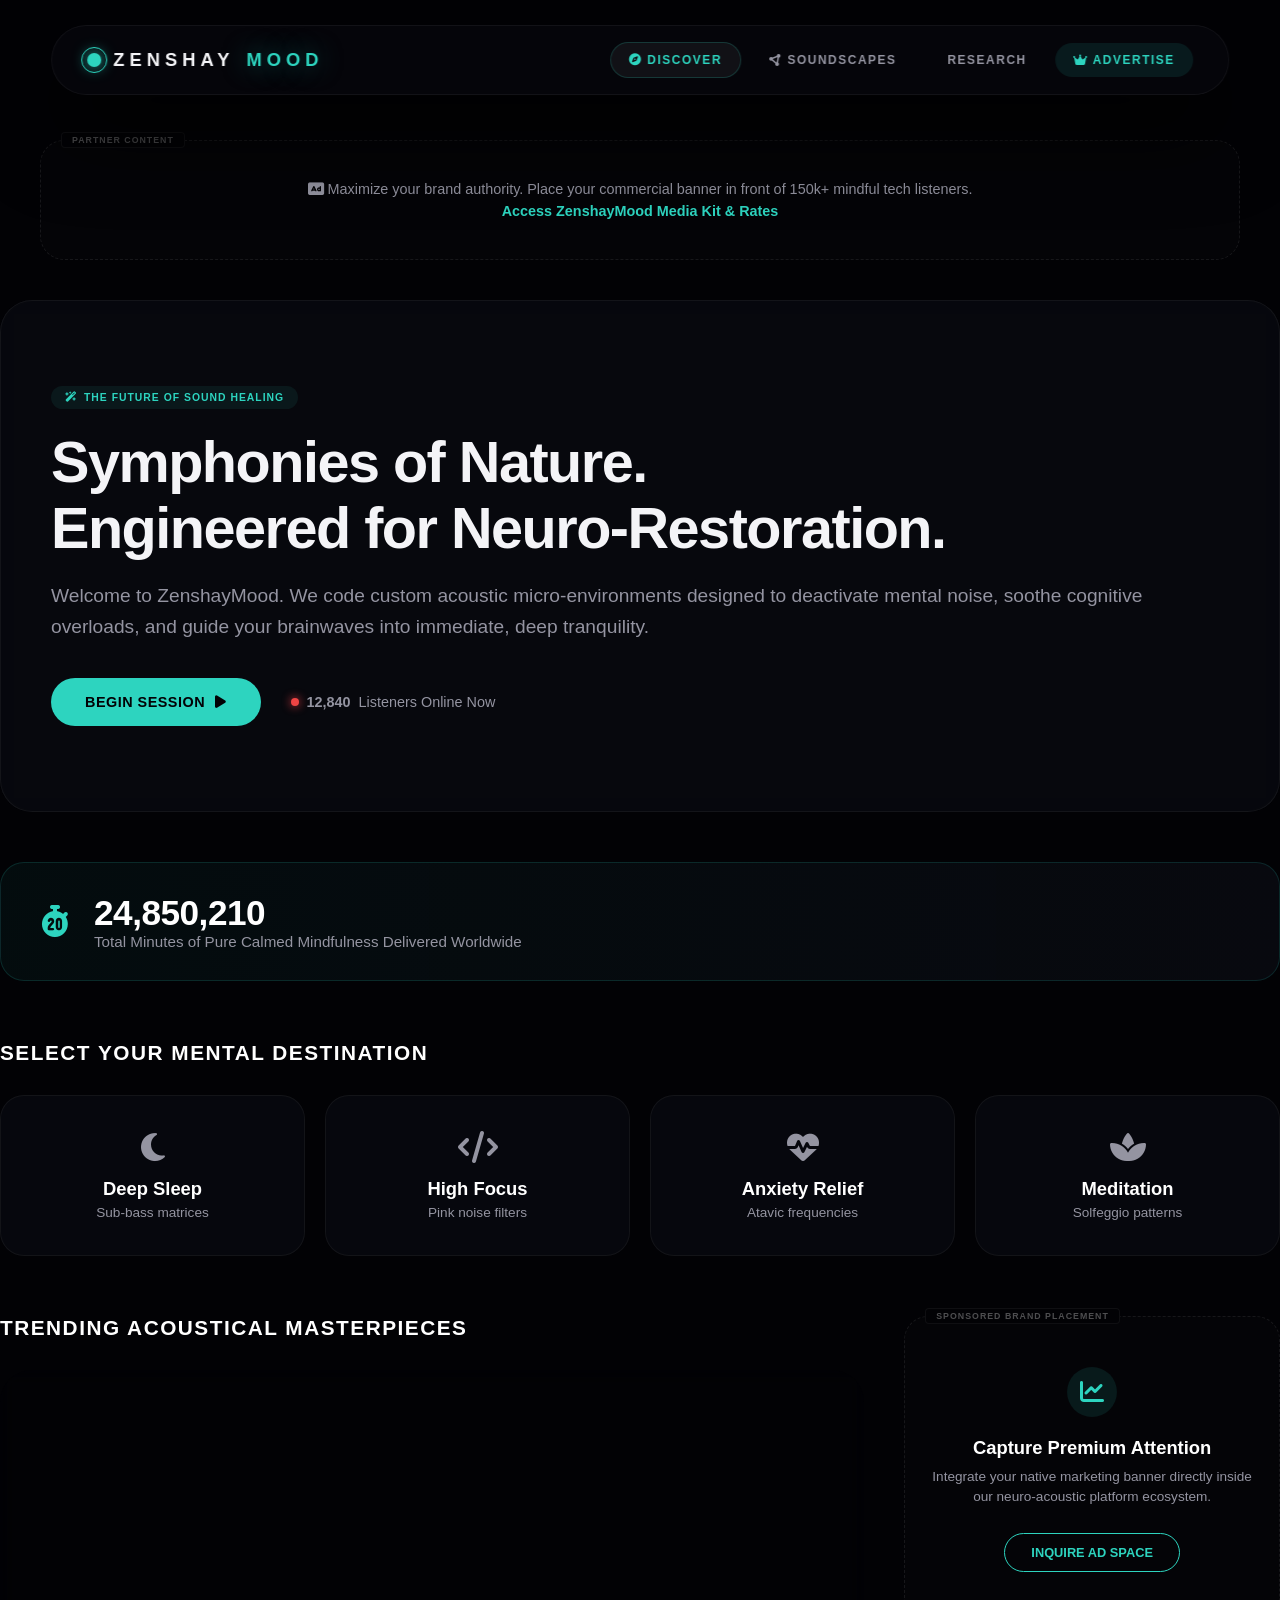
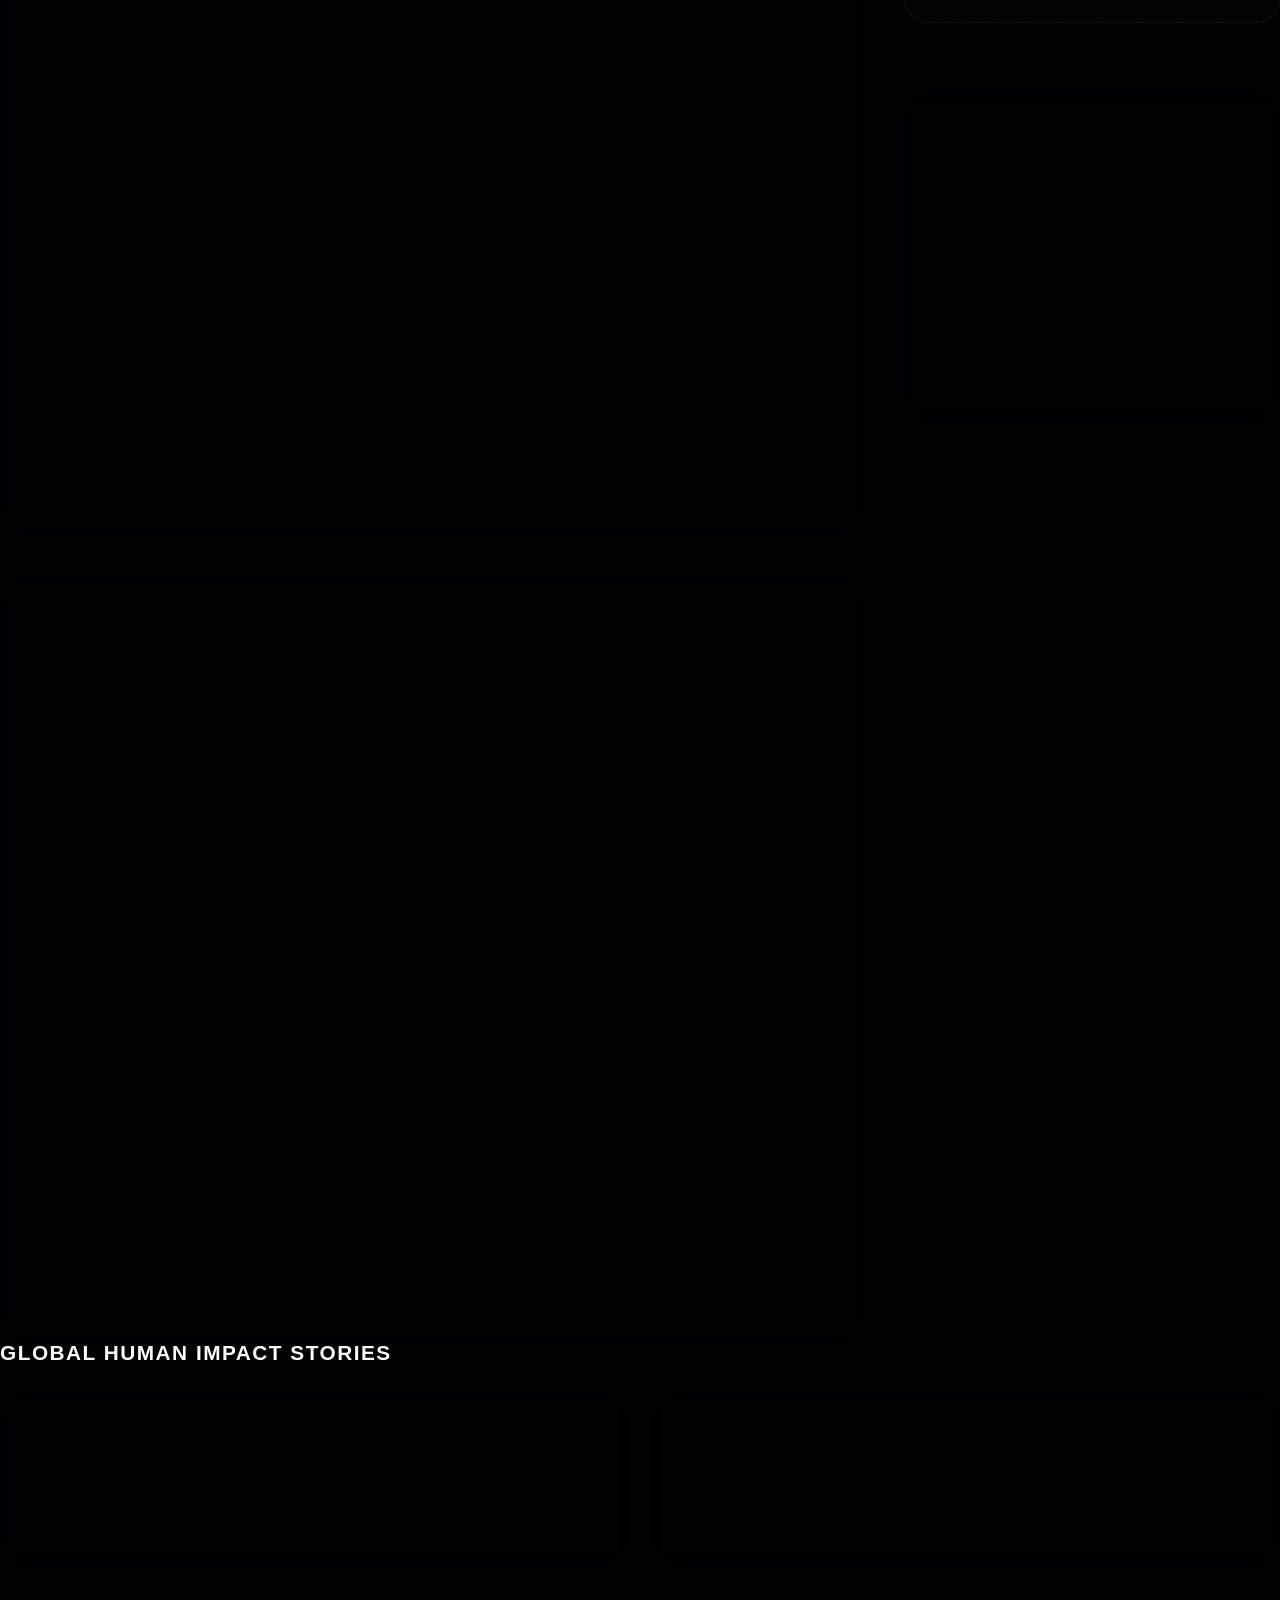
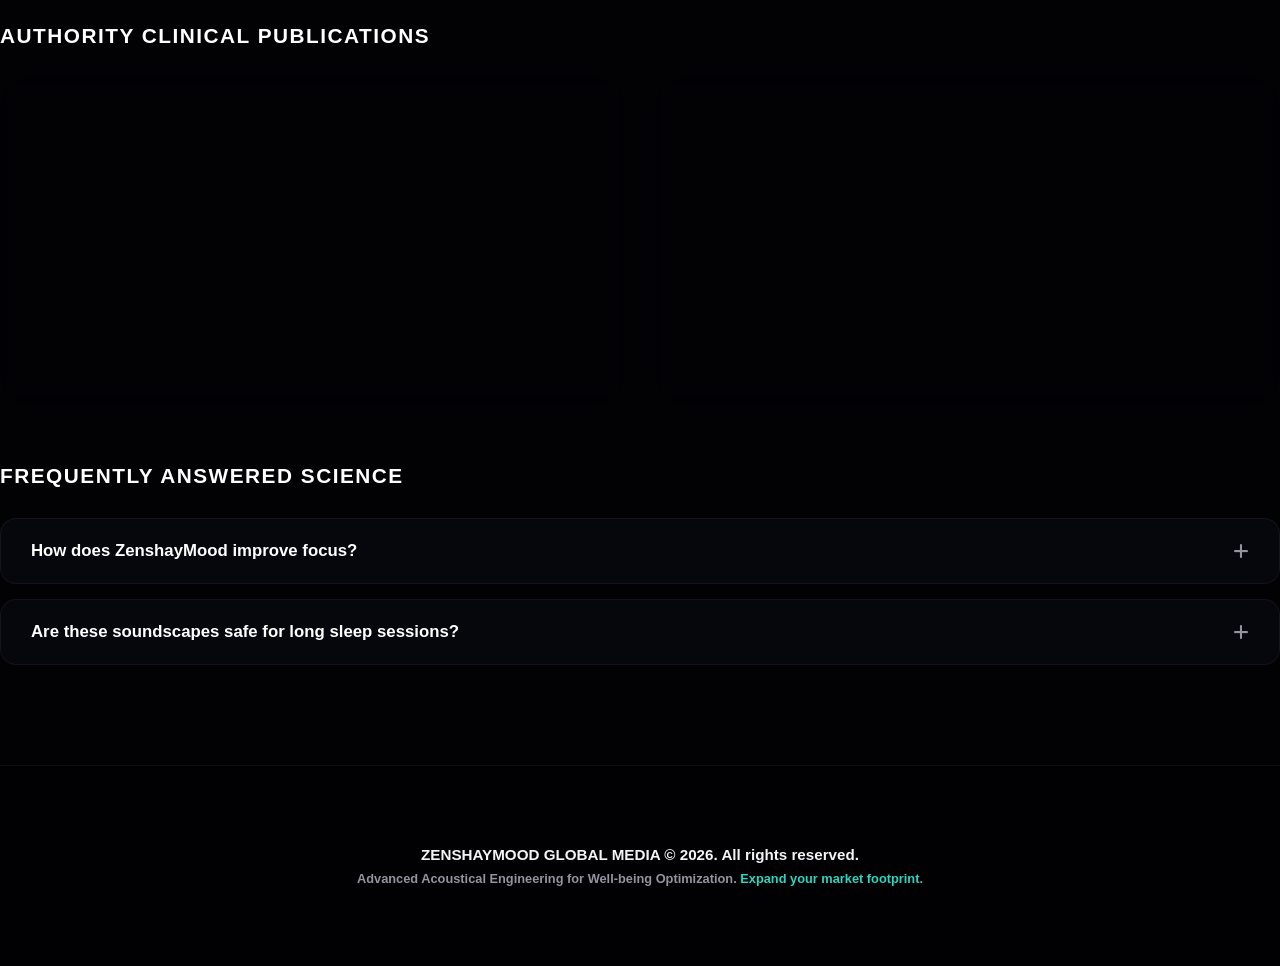
==== commit 0d561b96: "Update index.html" ====
--- a/index.html
+++ b/index.html
@@ -10,10 +10,12 @@
 </head>
 <body>
 
-    <!-- Parallax Ecosound Backgrounds -->
-    <div class="parallax-bg background-deep"></div>
-    <div class="parallax-bg aurora-cyan" id="aurora-1"></div>
-    <div class="parallax-bg aurora-purple" id="aurora-2"></div>
+    <!-- Ultra-Vivid Animated Cosmic Backdrop (No more boxes) -->
+    <div class="cosmic-bg">
+        <div class="nebula aurora-cyan"></div>
+        <div class="nebula aurora-purple"></div>
+        <div class="nebula aurora-magenta"></div>
+    </div>
 
     <!-- Premium Glassmorphic Header -->
     <nav>
@@ -159,7 +161,7 @@
             </div>
 
             <!-- BLOCK 5: SOCIAL PROOF / USER TESTIMONIALS -->
-            <h3 class="section-title scroll-animate" style="margin-top: 80px;">Global Human Impact Stories</h3>
+            <h3 class="section-title scroll-animate">Global Human Impact Stories</h3>
             <div class="testimonials-grid">
                 <div class="testimonial-card scroll-animate">
                     <div class="stars">★★★★★</div>
@@ -174,7 +176,7 @@
             </div>
 
             <!-- BLOCK 6: SCIENTIFIC RESEARCH FEED -->
-            <h3 class="section-title scroll-animate" style="margin-top: 80px;">Authority Clinical Publications</h3>
+            <h3 class="section-title scroll-animate">Authority Clinical Publications</h3>
             <div class="magazine-grid">
                 <article class="magazine-card scroll-animate">
                     <span class="badge badge-science">Neurological Foundations</span>
@@ -196,7 +198,7 @@
             </div>
 
             <!-- BLOCK 7: INTERACTIVE FAQ ACCORDION -->
-            <h3 class="section-title scroll-animate" style="margin-top: 80px;">Frequently Answered Science</h3>
+            <h3 class="section-title scroll-animate">Frequently Answered Science</h3>
             <div class="faq-container scroll-animate">
                 <div class="faq-item" onclick="toggleFaq(this)">
                     <div class="faq-question">How does ZenshayMood improve focus? <i class="fa-solid fa-plus"></i></div>
--- a/style.css
+++ b/style.css
@@ -1,9 +1,9 @@
 :root {
-    --bg-main: #020204;
-    --card-surface: #0b0c12;
-    --border-premium: rgba(255, 255, 255, 0.06);
-    --text-primary: #f4f4f5;
-    --text-secondary: #92929e;
+    --bg-main: #020205;
+    --card-surface: rgba(11, 12, 20, 0.6);
+    --border-premium: rgba(255, 255, 255, 0.05);
+    --text-primary: #f4f4f7;
+    --text-secondary: #9494a1;
     --cyan-zen: #2dd4bf;
     --font-stack: -apple-system, BlinkMacSystemFont, 'Segoe UI', Roboto, sans-serif;
 }
@@ -19,31 +19,36 @@
     overflow-x: hidden;
 }
 
-/* HIGH-END INTERACTIVE BACKDROP */
-.ambient-glow {
-    position: fixed; top: -10%; left: -10%; width: 120vw; height: 120vh;
-    background: radial-gradient(circle at 80% 20%, rgba(45, 212, 191, 0.15) 0%, rgba(15, 23, 42, 0.3) 40%, var(--bg-main) 80%);
+/* INTERACTIVE PARALLAX AURORA ENGINE */
+.parallax-bg {
+    position: fixed;
+    top: 0; left: 0; width: 100vw; height: 100vh;
+    pointer-events: none;
+    will-change: transform;
+}
+.background-deep {
+    background: #020205;
+    z-index: -4;
+}
+.aurora-cyan {
+    background: radial-gradient(circle at 85% 20%, rgba(45, 212, 191, 0.18) 0%, transparent 60%);
+    z-index: -3;
+}
+.aurora-purple {
+    background: radial-gradient(circle at 15% 80%, rgba(99, 102, 241, 0.12) 0%, transparent 55%);
     z-index: -2;
-    pointer-events: none;
-}
-.aurora-blur {
-    position: fixed; bottom: -20%; left: -20%; width: 80vw; height: 80vh;
-    background: radial-gradient(circle at center, rgba(99, 102, 241, 0.08) 0%, transparent 70%);
-    z-index: -1;
-    filter: blur(80px);
-    pointer-events: none;
-}
-
-/* PREMIUM NAVIGATION CONTROL */
+}
+
+/* PREMIUM NATIVE MENU BOX */
 nav {
     position: fixed; top: 25px; left: 50%; transform: translateX(-50%);
     width: 92%; max-width: 1200px;
-    background: rgba(9, 10, 15, 0.75);
-    backdrop-filter: blur(30px); -webkit-backdrop-filter: blur(30px);
+    background: rgba(8, 9, 14, 0.65);
+    backdrop-filter: blur(40px); -webkit-backdrop-filter: blur(40px);
     border: 1px solid var(--border-premium); border-radius: 100px;
     display: flex; justify-content: space-between; align-items: center;
     padding: 16px 35px; z-index: 1000;
-    box-shadow: 0 30px 60px rgba(0,0,0,0.8);
+    box-shadow: 0 40px 80px rgba(0,0,0,0.8);
 }
 
 .logo { font-size: 1.15rem; font-weight: 900; letter-spacing: 5px; cursor: pointer; display: flex; align-items: center; gap: 12px; }
@@ -56,11 +61,11 @@
 .logo-icon::after {
     content: ''; position: absolute; top: -6px; left: -6px; right: -6px; bottom: -6px;
     border: 1px solid var(--cyan-zen); border-radius: 50%;
-    animation: pulseIcon 2.5s linear infinite;
-}
-@keyframes pulseIcon { 0% { transform: scale(0.8); opacity: 1; } 100% { transform: scale(2); opacity: 0; } }
-
-.nav-links { display: flex; gap: 15px; list-style: none; align-items: center; }
+    animation: pulseIcon 3s linear infinite;
+}
+@keyframes pulseIcon { 0% { transform: scale(0.8); opacity: 1; } 100% { transform: scale(2.2); opacity: 0; } }
+
+.nav-links { display: flex; gap: 10px; list-style: none; align-items: center; }
 .nav-links li {
     color: var(--text-secondary); cursor: pointer; font-size: 0.75rem;
     font-weight: 700; text-transform: uppercase; letter-spacing: 1.5px;
@@ -70,95 +75,147 @@
 .nav-links li.active { color: var(--cyan-zen); border: 1px solid rgba(45, 212, 191, 0.2); }
 .advertise-nav { background: rgba(45, 212, 191, 0.1); color: var(--cyan-zen) !important; }
 
-/* LAYOUT STRUCTURE */
-.container { max-width: 1240px; margin: 0 auto; padding: 0 20px; }
+/* CINEMATIC SCROLL ANIMATION GRAPHICS */
+.scroll-animate {
+    opacity: 0;
+    transform: translateY(50px) scale(0.96);
+    filter: blur(10px);
+    transition: opacity 1.2s cubic-bezier(0.25, 1, 0.5, 1), transform 1.2s cubic-bezier(0.25, 1, 0.5, 1), filter 1.2s cubic-bezier(0.25, 1, 0.5, 1);
+}
+.scroll-animate.reveal {
+    opacity: 1;
+    transform: translateY(0) scale(1);
+    filter: blur(0px);
+}
+
+/* EXTENDED HOME ELEMENTS */
+.hero-container {
+    padding: 85px 50px; background: rgba(14, 16, 26, 0.45);
+    border: 1px solid var(--border-premium); border-radius: 32px; margin-bottom: 50px;
+    backdrop-filter: blur(20px); -webkit-backdrop-filter: blur(20px);
+    box-shadow: inset 0 0 50px rgba(255,255,255,0.01);
+}
+.hero-badge {
+    display: inline-flex; align-items: center; gap: 6px; background: rgba(45, 212, 191, 0.08); color: var(--cyan-zen);
+    font-size: 0.65rem; font-weight: 800; padding: 6px 14px; border-radius: 50px; margin-bottom: 20px; text-transform: uppercase; letter-spacing: 1px;
+}
+.hero-container h2 { font-size: 3.6rem; font-weight: 800; line-height: 1.15; margin-bottom: 20px; letter-spacing: -1.5px; }
+.hero-container p { color: var(--text-secondary); font-size: 1.2rem; line-height: 1.6; margin-bottom: 35px; }
+
+.hero-actions { display: flex; align-items: center; gap: 30px; }
+.live-indicator { display: inline-flex; align-items: center; gap: 8px; font-size: 0.9rem; color: var(--text-secondary); }
+.pulse-dot { width: 8px; height: 8px; background-color: #ef4444; border-radius: 50%; display: inline-block; box-shadow: 0 0 10px #ef4444; animation: livePulse 1.5s infinite alternate; }
+@keyframes livePulse { 0% { opacity: 0.3; } 100% { opacity: 1; } }
+
+/* TICKER & METRICS */
+.ticker-section { margin-bottom: 60px; }
+.ticker-card {
+    background: linear-gradient(90deg, rgba(45, 212, 191, 0.05) 0%, rgba(14, 16, 26, 0.5) 100%);
+    border: 1px solid rgba(45, 212, 191, 0.15); border-radius: 24px; padding: 30px 40px;
+    display: flex; align-items: center; gap: 25px; backdrop-filter: blur(10px);
+}
+.ticker-card h4 { font-size: 2.2rem; font-weight: 900; color: #fff; letter-spacing: -0.5px; }
+.ticker-card p { color: var(--text-secondary); font-size: 0.95rem; }
+.animate-icon { color: var(--cyan-zen); animation: slowSpin 20s linear infinite; }
+@keyframes slowSpin { 100% { transform: rotate(360deg); } }
+
+/* MOOD CATEGORIES GRID INTERACTIVE */
+.mood-matrix { display: grid; grid-template-columns: repeat(auto-fit, minmax(220px, 1fr)); gap: 20px; margin-bottom: 60px; }
+.mood-item {
+    background: rgba(14, 16, 26, 0.4); border: 1px solid var(--border-premium); padding: 35px 25px;
+    border-radius: 24px; text-align: center; cursor: pointer; transition: all 0.4s ease;
+}
+.mood-item i { font-size: 2rem; color: var(--text-secondary); margin-bottom: 15px; transition: color 0.3s; }
+.mood-item h4 { font-size: 1.15rem; color: #fff; margin-bottom: 5px; }
+.mood-item p { font-size: 0.85rem; color: var(--text-secondary); }
+.mood-item:hover {
+    transform: translateY(-5px); border-color: var(--cyan-zen); background: rgba(45, 212, 191, 0.02);
+    box-shadow: 0 15px 30px rgba(0,0,0,0.3);
+}
+.mood-item:hover i { color: var(--cyan-zen); }
+
+/* CONTENT FEED STRUCT */
 .main-layout { display: flex; gap: 40px; }
 .content-column { flex: 2.3; }
 .sidebar-column { flex: 1; display: flex; flex-direction: column; gap: 30px; }
 
-/* HARD-CODED ULTRA FLUID ANIMATION CORE */
-.scroll-animate {
-    opacity: 0;
-    transform: translateY(40px) scale(0.98);
-    transition: opacity 0.9s cubic-bezier(0.16, 1, 0.3, 1), transform 0.9s cubic-bezier(0.16, 1, 0.3, 1);
-}
-.scroll-animate.reveal {
-    opacity: 1;
-    transform: translateY(0) scale(1);
-}
-
-/* PREMIUM CONTAINERS & CARDS */
-.hero-container {
-    padding: 70px 45px; background: rgba(15, 16, 22, 0.4);
-    border: 1px solid var(--border-premium); border-radius: 28px; margin-bottom: 50px;
-    backdrop-filter: blur(10px);
-}
-.hero-badge {
-    display: inline-flex; align-items: center; gap: 6px; background: rgba(45, 212, 191, 0.08); color: var(--cyan-zen);
-    font-size: 0.65rem; font-weight: 800; padding: 5px 14px; border-radius: 50px; margin-bottom: 20px; text-transform: uppercase; letter-spacing: 1px;
-}
-.hero-container h2 { font-size: 3.2rem; font-weight: 800; line-height: 1.15; margin-bottom: 20px; letter-spacing: -1px; }
-.hero-container p { color: var(--text-secondary); font-size: 1.15rem; line-height: 1.6; }
-
-.section-title { font-size: 1.3rem; font-weight: 800; margin-bottom: 30px; text-transform: uppercase; letter-spacing: 1px; color: #fff; }
-
-.video-news-feed { display: flex; flex-direction: column; gap: 35px; }
-.premium-card { background: var(--card-surface); border: 1px solid var(--border-premium); border-radius: 28px; overflow: hidden; transition: 0.4s cubic-bezier(0.16, 1, 0.3, 1); }
-.premium-card:hover { transform: translateY(-5px); border-color: rgba(45, 212, 191, 0.3); box-shadow: 0 20px 40px rgba(0,0,0,0.5); }
+.section-title { font-size: 1.3rem; font-weight: 800; margin-bottom: 30px; text-transform: uppercase; letter-spacing: 1.5px; color: #fff; }
+
+.video-news-feed { display: flex; flex-direction: column; gap: 40px; }
+.premium-card { background: var(--card-surface); border: 1px solid var(--border-premium); border-radius: 32px; overflow: hidden; transition: 0.4s cubic-bezier(0.16, 1, 0.3, 1); backdrop-filter: blur(10px); }
+.premium-card:hover { transform: translateY(-5px); border-color: rgba(45, 212, 191, 0.25); box-shadow: 0 30px 60px rgba(0,0,0,0.6); }
 .video-box { position: relative; padding-bottom: 56.25%; height: 0; background: #000; overflow: hidden; }
 .video-box iframe { position: absolute; top:0; left:0; width:100%; height:100%; border:0; }
 
-.premium-card-body { padding: 35px; }
-.meta-top { display: flex; justify-content: space-between; font-size: 0.7rem; margin-bottom: 15px; }
-.badge { font-weight: 800; text-transform: uppercase; padding: 3px 10px; border-radius: 6px; }
+.premium-card-body { padding: 40px; }
+.meta-top { display: flex; justify-content: space-between; font-size: 0.7rem; margin-bottom: 20px; }
+.badge { font-weight: 800; text-transform: uppercase; padding: 4px 12px; border-radius: 6px; letter-spacing: 0.5px; }
 .badge-rain { background: rgba(192, 132, 252, 0.12); color: #c084fc; }
 .badge-fire { background: rgba(248, 113, 113, 0.12); color: #f87171; }
 .badge-science { background: rgba(52, 211, 153, 0.12); color: #34d399; }
-.time { color: var(--text-secondary); font-weight: 600; }
-
-.premium-card h3 { font-size: 1.6rem; margin-bottom: 12px; color: #fff; font-weight: 700; letter-spacing: -0.5px; }
-.premium-card p { color: var(--text-secondary); margin-bottom: 25px; font-size: 1rem; line-height: 1.6; }
+.time { color: var(--text-secondary); font-weight: 700; }
+
+.premium-card h3 { font-size: 1.7rem; margin-bottom: 12px; color: #fff; font-weight: 700; letter-spacing: -0.5px; }
+.premium-card p { color: var(--text-secondary); margin-bottom: 25px; font-size: 1.05rem; line-height: 1.6; }
 .counter-row { display: flex; align-items: center; gap: 8px; font-size: 0.85rem; color: var(--text-secondary); border-top: 1px solid rgba(255,255,255,0.04); padding-top: 20px; }
 .view-counter { color: #fff; font-weight: 800; }
 
-/* SPONSOR SYSTEM */
-.ad-container { max-width: 1200px; margin: 0 auto 40px auto; background: rgba(255,255,255,0.01); border: 1px dashed rgba(255,255,255,0.1); border-radius: 20px; position: relative; }
-.ad-badge { position: absolute; top: -9px; left: 20px; background: #020204; color: rgba(255,255,255,0.4); font-size: 0.55rem; font-weight: 800; padding: 2px 10px; border-radius: 4px; letter-spacing: 1px; border: 1px solid var(--border-premium); }
-.ad-placeholder { text-align: center; padding: 35px 20px; color: var(--text-secondary); font-size: 0.9rem; }
-.ad-link { color: var(--cyan-zen); cursor: pointer; font-weight: 600; display: inline-block; margin-top: 6px; }
+/* SPONSOR LAYOUT MODULES */
+.ad-container { max-width: 1200px; margin: 0 auto 40px auto; background: rgba(255,255,255,0.01); border: 1px dashed rgba(255,255,255,0.08); border-radius: 24px; position: relative; }
+.ad-badge { position: absolute; top: -9px; left: 20px; background: #020205; color: rgba(255,255,255,0.3); font-size: 0.55rem; font-weight: 800; padding: 2px 10px; border-radius: 4px; letter-spacing: 1px; border: 1px solid var(--border-premium); }
+.ad-placeholder { text-align: center; padding: 40px 20px; color: var(--text-secondary); font-size: 0.9rem; }
+.ad-link { color: var(--cyan-zen); cursor: pointer; font-weight: 700; display: inline-block; margin-top: 6px; }
 
 .ad-box-vertical { padding: 50px 25px; text-align: center; color: var(--text-secondary); }
-.ad-box-vertical h4 { color: #fff; margin: 15px 0 8px 0; font-size: 1.1rem; }
-.ad-box-vertical p { font-size: 0.85rem; margin-bottom: 25px; }
-.btn-ad { background: none; border: 1px solid var(--cyan-zen); color: var(--cyan-zen); padding: 10px 24px; border-radius: 100px; cursor: pointer; font-weight: 700; font-size: 0.8rem; text-transform: uppercase; transition: 0.3s; }
-.btn-ad:hover { background: var(--cyan-zen); color: #000; box-shadow: 0 0 15px var(--cyan-zen); }
-
-.sidebar-widget { background: var(--card-surface); border: 1px solid var(--border-premium); border-radius: 24px; padding: 25px; }
-
-/* ARTE DE RECOLECCIÓN EDITORIAL */
-.magazine-grid { display: grid; grid-template-columns: repeat(auto-fit, minmax(450px, 1fr)); gap: 30px; }
-.magazine-card { background: var(--card-surface); border: 1px solid var(--border-premium); border-radius: 28px; padding: 40px; transition: 0.4s; }
-.magazine-card:hover { border-color: rgba(255,255,255,0.15); }
-.magazine-card h3 { font-size: 1.45rem; color: #fff; margin: 20px 0 12px 0; font-weight: 700; }
-.magazine-card p { color: var(--text-secondary); margin-bottom: 25px; font-size: 0.95rem; line-height: 1.6; }
-
+.ad-icon-wrapper { width: 50px; height: 50px; background: rgba(45, 212, 191, 0.1); color: var(--cyan-zen); border-radius: 50%; display: flex; align-items: center; justify-content: center; margin: 0 auto 20px auto; }
+.ad-box-vertical h4 { color: #fff; margin-bottom: 8px; font-size: 1.15rem; }
+.ad-box-vertical p { font-size: 0.85rem; margin-bottom: 25px; line-height: 1.5; }
+.btn-ad { background: none; border: 1px solid var(--cyan-zen); color: var(--cyan-zen); padding: 11px 26px; border-radius: 100px; cursor: pointer; font-weight: 700; font-size: 0.8rem; text-transform: uppercase; transition: 0.3s; }
+.btn-ad:hover { background: var(--cyan-zen); color: #000; box-shadow: 0 0 20px rgba(45, 212, 191, 0.4); }
+
+.sidebar-widget { background: var(--card-surface); border: 1px solid var(--border-premium); border-radius: 28px; padding: 25px; backdrop-filter: blur(10px); }
+
+/* TESTIMONIALS SECTION */
+.testimonials-grid { display: grid; grid-template-columns: repeat(auto-fit, minmax(300px, 1fr)); gap: 25px; margin-bottom: 60px; }
+.testimonial-card { background: rgba(14, 16, 26, 0.3); border: 1px solid var(--border-premium); padding: 35px; border-radius: 28px; backdrop-filter: blur(10px); }
+.testimonial-card .stars { color: #f59e0b; margin-bottom: 15px; font-size: 0.9rem; letter-spacing: 2px; }
+.testimonial-card p { font-size: 1rem; font-style: italic; color: var(--text-primary); margin-bottom: 15px; }
+.testimonial-card h5 { font-size: 0.85rem; color: var(--text-secondary); text-transform: uppercase; letter-spacing: 0.5px; }
+
+/* EDITORIAL ADVANCED */
+.magazine-grid { display: grid; grid-template-columns: repeat(auto-fit, minmax(450px, 1fr)); gap: 30px; margin-bottom: 60px; }
+.magazine-card { background: var(--card-surface); border: 1px solid var(--border-premium); border-radius: 32px; padding: 40px; transition: 0.4s; backdrop-filter: blur(10px); }
+.magazine-card h3 { font-size: 1.5rem; color: #fff; margin: 20px 0 12px 0; font-weight: 700; }
+.magazine-card p { color: var(--text-secondary); margin-bottom: 25px; font-size: 1rem; line-height: 1.6; }
+
+/* INTERACTIVE ACCORDION FAQ */
+.faq-container { display: flex; flex-direction: column; gap: 15px; margin-bottom: 40px; }
+.faq-item { background: rgba(14, 16, 26, 0.4); border: 1px solid var(--border-premium); border-radius: 16px; overflow: hidden; cursor: pointer; transition: 0.3s; }
+.faq-question { padding: 22px 30px; font-size: 1.05rem; font-weight: 700; color: #fff; display: flex; justify-content: space-between; align-items: center; }
+.faq-question i { color: var(--text-secondary); transition: transform 0.3s; }
+.faq-answer { padding: 0 30px; max-height: 0; overflow: hidden; color: var(--text-secondary); font-size: 0.95rem; line-height: 1.6; transition: max-height 0.3s ease, padding 0.3s ease; }
+.faq-item.open { border-color: rgba(45, 212, 191, 0.3); background: rgba(14, 16, 26, 0.6); }
+.faq-item.open .faq-question i { transform: rotate(45deg); color: var(--cyan-zen); }
+.faq-item.open .faq-answer { padding: 0 30px 25px 30px; max-height: 200px; }
+
+/* COMMERCIAL PACKAGES */
 .pricing-grid { display: grid; grid-template-columns: repeat(auto-fit, minmax(320px, 1fr)); gap: 30px; margin-top: 40px; }
-.price-card { background: var(--card-surface); border: 1px solid var(--border-premium); border-radius: 28px; padding: 45px; text-align: center; }
-.feature-price { border-color: var(--cyan-zen); box-shadow: 0 0 40px rgba(45,212,191,0.1); }
+.price-card { background: var(--card-surface); border: 1px solid var(--border-premium); border-radius: 32px; padding: 50px 40px; text-align: center; }
+.feature-price { border-color: var(--cyan-zen); box-shadow: 0 0 40px rgba(45,212,191,0.15); }
 .price { font-size: 2.2rem; font-weight: 900; color: var(--cyan-zen); margin: 20px 0; }
 .price-card ul { list-style: none; text-align: left; margin: 30px 0; color: var(--text-secondary); font-size: 0.9rem; }
 .price-card ul li { margin-bottom: 15px; display: flex; align-items: center; gap: 10px; }
 .price-card ul li::before { content: '✓'; color: var(--cyan-zen); font-weight: bold; }
 
-.btn-main { background: var(--cyan-zen); color: #020204; padding: 15px 32px; border-radius: 100px; font-weight: 700; text-decoration: none; display: inline-flex; align-items: center; gap: 8px; border: none; cursor: pointer; transition: 0.3s; font-size: 0.9rem; }
-.btn-main:hover { transform: translateY(-2px); box-shadow: 0 15px 35px rgba(45,212,191,0.3); }
-
-/* TAB MECHANICS */
+.btn-main { background: var(--cyan-zen); color: #020205; padding: 16px 34px; border-radius: 100px; font-weight: 700; text-decoration: none; display: inline-flex; align-items: center; gap: 10px; border: none; cursor: pointer; transition: 0.3s; font-size: 0.9rem; text-transform: uppercase; letter-spacing: 0.5px; }
+.btn-main:hover { transform: translateY(-2px); box-shadow: 0 15px 35px rgba(45,212,191,0.35); }
+
+/* SYSTEM GENERALS */
 .tab-section { display: none; }
 .tab-section.active { display: block; }
 .grid { display: grid; grid-template-columns: repeat(auto-fit, minmax(350px, 1fr)); gap: 30px; }
 
-footer { text-align: center; padding: 70px 20px; margin-top: 100px; border-top: 1px solid var(--border-premium); background: #010102; }
+footer { text-align: center; padding: 80px 20px; margin-top: 100px; border-top: 1px solid var(--border-premium); background: #010103; }
 footer p { font-size: 0.95rem; font-weight: 700; }
 .footer-sub { font-size: 0.8rem; color: var(--text-secondary) !important; margin-top: 8px; }
 
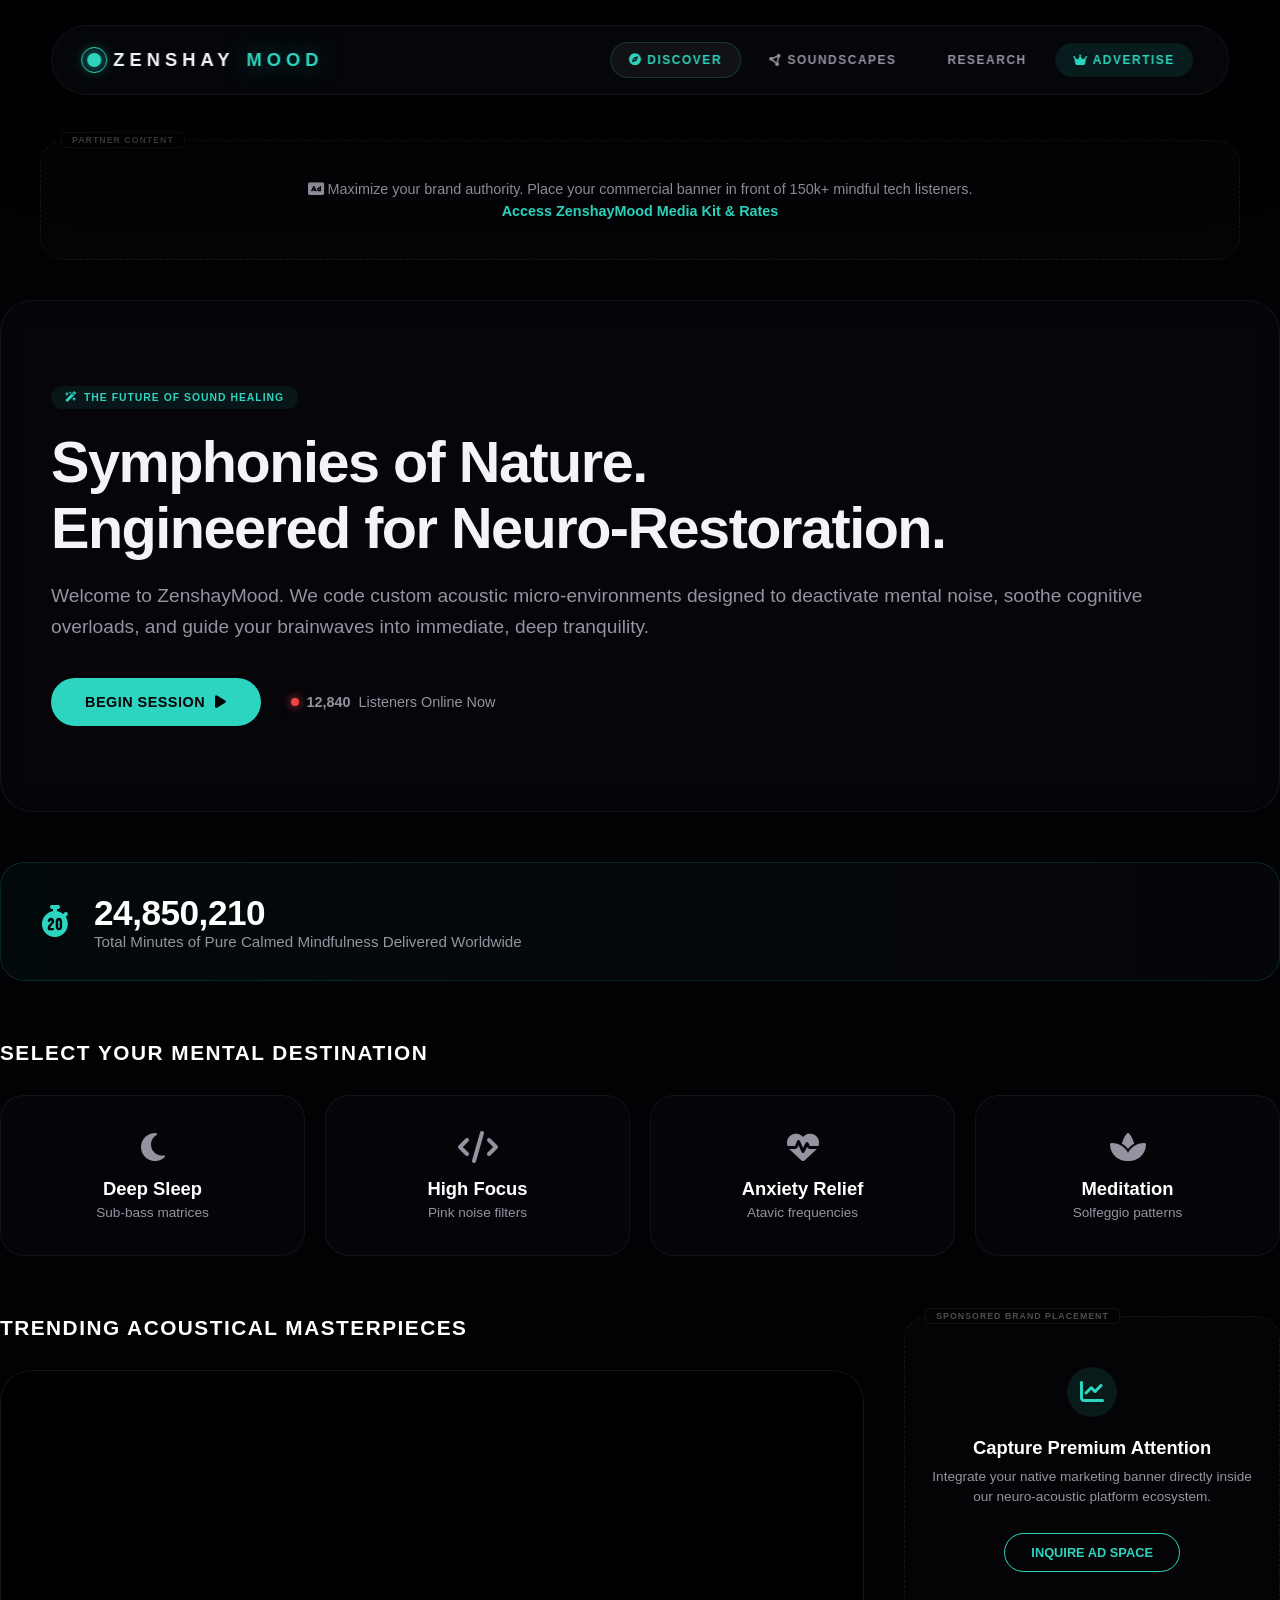
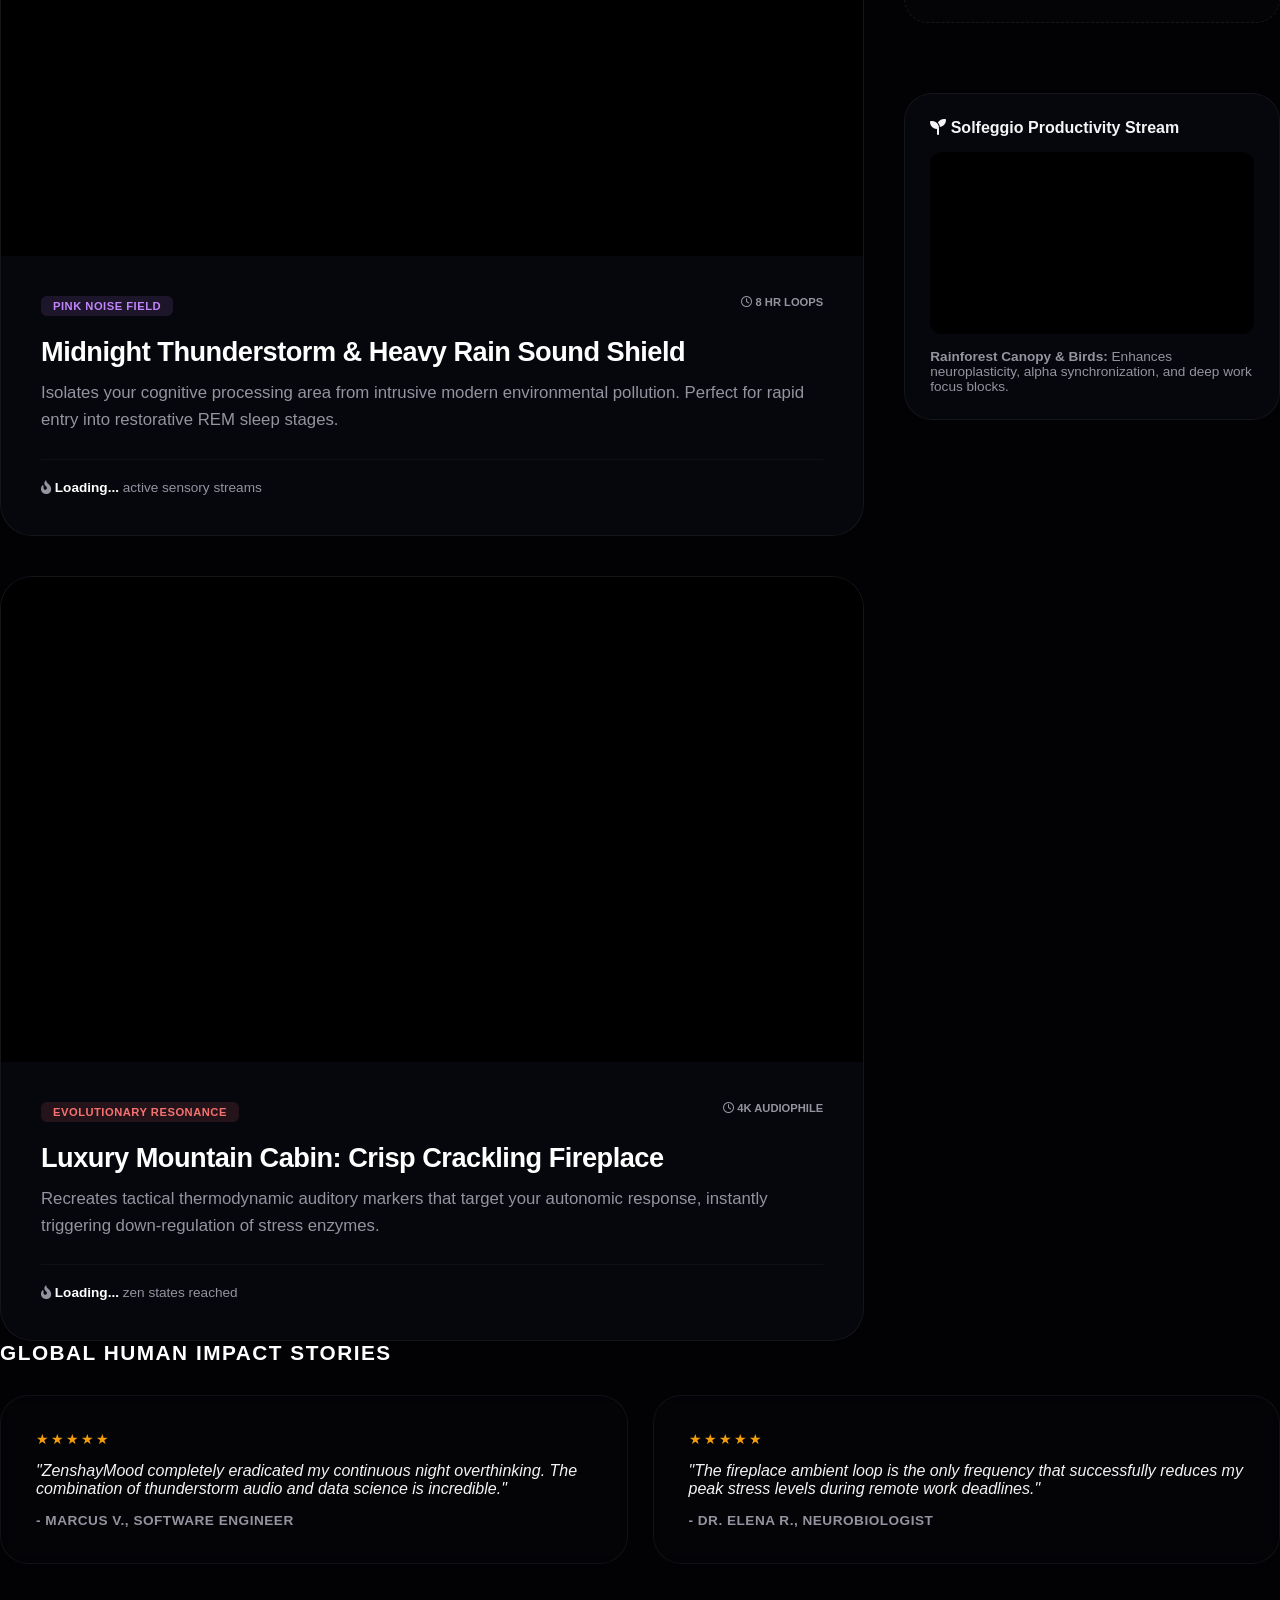
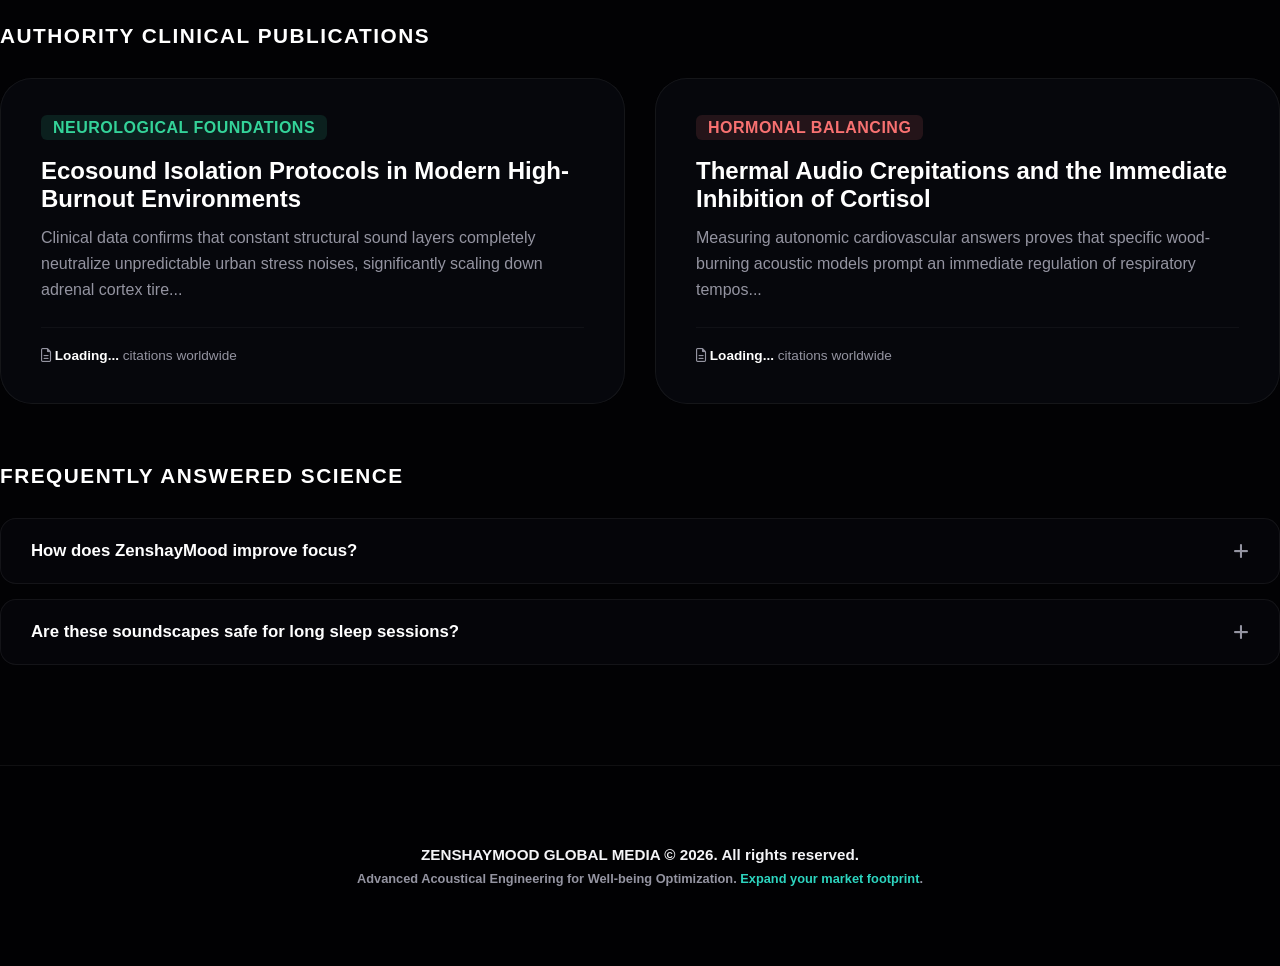
==== commit f3fd23f3: "Update index.html" ====
--- a/index.html
+++ b/index.html
@@ -10,11 +10,11 @@
 </head>
 <body>
 
-    <!-- Ultra-Vivid Animated Cosmic Backdrop (No more boxes) -->
-    <div class="cosmic-bg">
-        <div class="nebula aurora-cyan"></div>
-        <div class="nebula aurora-purple"></div>
-        <div class="nebula aurora-magenta"></div>
+    <!-- 🌊 NEW: Liquid Audio-Water Responsive Background -->
+    <div class="water-ambient">
+        <div class="water-layer wave-alpha"></div>
+        <div class="water-layer wave-beta"></div>
+        <div class="water-layer wave-gamma"></div>
     </div>
 
     <!-- Premium Glassmorphic Header -->
--- a/style.css
+++ b/style.css
@@ -1,7 +1,7 @@
 :root {
-    --bg-main: #020205;
-    --card-surface: rgba(11, 12, 20, 0.6);
-    --border-premium: rgba(255, 255, 255, 0.05);
+    --bg-main: #020204;
+    --card-surface: rgba(10, 11, 18, 0.65);
+    --border-premium: rgba(255, 255, 255, 0.06);
     --text-primary: #f4f4f7;
     --text-secondary: #9494a1;
     --cyan-zen: #2dd4bf;
@@ -19,32 +19,70 @@
     overflow-x: hidden;
 }
 
-/* INTERACTIVE PARALLAX AURORA ENGINE */
-.parallax-bg {
+/* 🪐 NUEVO MOTOR DE FONDO ULTRA-VIVO Y FLUIDO (Soluciona bug del cuadrado negro) */
+.cosmic-bg {
     position: fixed;
     top: 0; left: 0; width: 100vw; height: 100vh;
+    background-color: #020205;
+    z-index: -10;
+    overflow: hidden;
     pointer-events: none;
-    will-change: transform;
-}
-.background-deep {
-    background: #020205;
-    z-index: -4;
-}
+}
+
+.nebula {
+    position: absolute;
+    border-radius: 50%;
+    filter: blur(80px);
+    opacity: 0.35;
+    mix-blend-mode: screen;
+}
+
 .aurora-cyan {
-    background: radial-gradient(circle at 85% 20%, rgba(45, 212, 191, 0.18) 0%, transparent 60%);
-    z-index: -3;
-}
+    top: -10%; right: -10%;
+    width: 70vw; height: 70vh;
+    background: radial-gradient(circle, rgba(45, 212, 191, 0.5) 0%, transparent 70%);
+    animation: floatCyan 25s ease-in-out infinite alternate;
+}
+
 .aurora-purple {
-    background: radial-gradient(circle at 15% 80%, rgba(99, 102, 241, 0.12) 0%, transparent 55%);
-    z-index: -2;
+    bottom: -10%; left: -10%;
+    width: 65vw; height: 65vh;
+    background: radial-gradient(circle, rgba(99, 102, 241, 0.4) 0%, transparent 70%);
+    animation: floatPurple 30s ease-in-out infinite alternate;
+}
+
+.aurora-magenta {
+    top: 40%; left: 30%;
+    width: 45vw; height: 45vh;
+    background: radial-gradient(circle, rgba(217, 70, 239, 0.15) 0%, transparent 70%);
+    animation: floatMagenta 20s ease-in-out infinite alternate;
+}
+
+/* ANIMACIONES NATIVAS LIQUIDAS PARA LAS NEBULOSAS */
+@keyframes floatCyan {
+    0% { transform: translate(0, 0) scale(1) rotate(0deg); opacity: 0.25; }
+    50% { transform: translate(-10%, 15%) scale(1.2) rotate(90deg); opacity: 0.45; }
+    100% { transform: translate(10%, -5%) scale(0.9) rotate(180deg); opacity: 0.25; }
+}
+
+@keyframes floatPurple {
+    0% { transform: translate(0, 0) scale(1) rotate(0deg); opacity: 0.2; }
+    50% { transform: translate(15%, -15%) scale(0.8) rotate(-120deg); opacity: 0.35; }
+    100% { transform: translate(-5%, 10%) scale(1.1) rotate(60deg); opacity: 0.2; }
+}
+
+@keyframes floatMagenta {
+    0% { transform: translate(0, 0) scale(1); }
+    50% { transform: translate(-20%, -10%) scale(1.3); opacity: 0.25; }
+    100% { transform: translate(10%, 20%) scale(0.8); }
 }
 
 /* PREMIUM NATIVE MENU BOX */
 nav {
     position: fixed; top: 25px; left: 50%; transform: translateX(-50%);
     width: 92%; max-width: 1200px;
-    background: rgba(8, 9, 14, 0.65);
-    backdrop-filter: blur(40px); -webkit-backdrop-filter: blur(40px);
+    background: rgba(8, 9, 14, 0.7);
+    backdrop-filter: blur(30px); -webkit-backdrop-filter: blur(30px);
     border: 1px solid var(--border-premium); border-radius: 100px;
     display: flex; justify-content: space-between; align-items: center;
     padding: 16px 35px; z-index: 1000;
@@ -75,12 +113,12 @@
 .nav-links li.active { color: var(--cyan-zen); border: 1px solid rgba(45, 212, 191, 0.2); }
 .advertise-nav { background: rgba(45, 212, 191, 0.1); color: var(--cyan-zen) !important; }
 
-/* CINEMATIC SCROLL ANIMATION GRAPHICS */
+/* CINEMATIC SCROLL ANIMATION GRAPHICS (Elastic Easing) */
 .scroll-animate {
     opacity: 0;
-    transform: translateY(50px) scale(0.96);
+    transform: translateY(40px) scale(0.97);
     filter: blur(10px);
-    transition: opacity 1.2s cubic-bezier(0.25, 1, 0.5, 1), transform 1.2s cubic-bezier(0.25, 1, 0.5, 1), filter 1.2s cubic-bezier(0.25, 1, 0.5, 1);
+    transition: opacity 1.2s cubic-bezier(0.215, 0.61, 0.355, 1), transform 1.2s cubic-bezier(0.215, 0.61, 0.355, 1), filter 1.2s cubic-bezier(0.215, 0.61, 0.355, 1);
 }
 .scroll-animate.reveal {
     opacity: 1;
@@ -88,12 +126,11 @@
     filter: blur(0px);
 }
 
-/* EXTENDED HOME ELEMENTS */
+/* HERO ELEMENTS */
 .hero-container {
-    padding: 85px 50px; background: rgba(14, 16, 26, 0.45);
+    padding: 85px 50px; background: rgba(11, 12, 20, 0.4);
     border: 1px solid var(--border-premium); border-radius: 32px; margin-bottom: 50px;
     backdrop-filter: blur(20px); -webkit-backdrop-filter: blur(20px);
-    box-shadow: inset 0 0 50px rgba(255,255,255,0.01);
 }
 .hero-badge {
     display: inline-flex; align-items: center; gap: 6px; background: rgba(45, 212, 191, 0.08); color: var(--cyan-zen);
@@ -110,7 +147,7 @@
 /* TICKER & METRICS */
 .ticker-section { margin-bottom: 60px; }
 .ticker-card {
-    background: linear-gradient(90deg, rgba(45, 212, 191, 0.05) 0%, rgba(14, 16, 26, 0.5) 100%);
+    background: linear-gradient(90deg, rgba(45, 212, 191, 0.04) 0%, rgba(10, 11, 18, 0.4) 100%);
     border: 1px solid rgba(45, 212, 191, 0.15); border-radius: 24px; padding: 30px 40px;
     display: flex; align-items: center; gap: 25px; backdrop-filter: blur(10px);
 }
@@ -119,22 +156,22 @@
 .animate-icon { color: var(--cyan-zen); animation: slowSpin 20s linear infinite; }
 @keyframes slowSpin { 100% { transform: rotate(360deg); } }
 
-/* MOOD CATEGORIES GRID INTERACTIVE */
+/* MOOD CATEGORIES MATRIX */
 .mood-matrix { display: grid; grid-template-columns: repeat(auto-fit, minmax(220px, 1fr)); gap: 20px; margin-bottom: 60px; }
 .mood-item {
-    background: rgba(14, 16, 26, 0.4); border: 1px solid var(--border-premium); padding: 35px 25px;
+    background: rgba(10, 11, 18, 0.4); border: 1px solid var(--border-premium); padding: 35px 25px;
     border-radius: 24px; text-align: center; cursor: pointer; transition: all 0.4s ease;
+    backdrop-filter: blur(10px);
 }
 .mood-item i { font-size: 2rem; color: var(--text-secondary); margin-bottom: 15px; transition: color 0.3s; }
 .mood-item h4 { font-size: 1.15rem; color: #fff; margin-bottom: 5px; }
 .mood-item p { font-size: 0.85rem; color: var(--text-secondary); }
 .mood-item:hover {
     transform: translateY(-5px); border-color: var(--cyan-zen); background: rgba(45, 212, 191, 0.02);
-    box-shadow: 0 15px 30px rgba(0,0,0,0.3);
 }
 .mood-item:hover i { color: var(--cyan-zen); }
 
-/* CONTENT FEED STRUCT */
+/* LAYOUT STRUCT */
 .main-layout { display: flex; gap: 40px; }
 .content-column { flex: 2.3; }
 .sidebar-column { flex: 1; display: flex; flex-direction: column; gap: 30px; }
@@ -160,7 +197,7 @@
 .counter-row { display: flex; align-items: center; gap: 8px; font-size: 0.85rem; color: var(--text-secondary); border-top: 1px solid rgba(255,255,255,0.04); padding-top: 20px; }
 .view-counter { color: #fff; font-weight: 800; }
 
-/* SPONSOR LAYOUT MODULES */
+/* SPONSORS */
 .ad-container { max-width: 1200px; margin: 0 auto 40px auto; background: rgba(255,255,255,0.01); border: 1px dashed rgba(255,255,255,0.08); border-radius: 24px; position: relative; }
 .ad-badge { position: absolute; top: -9px; left: 20px; background: #020205; color: rgba(255,255,255,0.3); font-size: 0.55rem; font-weight: 800; padding: 2px 10px; border-radius: 4px; letter-spacing: 1px; border: 1px solid var(--border-premium); }
 .ad-placeholder { text-align: center; padding: 40px 20px; color: var(--text-secondary); font-size: 0.9rem; }
@@ -177,7 +214,7 @@
 
 /* TESTIMONIALS SECTION */
 .testimonials-grid { display: grid; grid-template-columns: repeat(auto-fit, minmax(300px, 1fr)); gap: 25px; margin-bottom: 60px; }
-.testimonial-card { background: rgba(14, 16, 26, 0.3); border: 1px solid var(--border-premium); padding: 35px; border-radius: 28px; backdrop-filter: blur(10px); }
+.testimonial-card { background: rgba(10, 11, 18, 0.3); border: 1px solid var(--border-premium); padding: 35px; border-radius: 28px; backdrop-filter: blur(10px); }
 .testimonial-card .stars { color: #f59e0b; margin-bottom: 15px; font-size: 0.9rem; letter-spacing: 2px; }
 .testimonial-card p { font-size: 1rem; font-style: italic; color: var(--text-primary); margin-bottom: 15px; }
 .testimonial-card h5 { font-size: 0.85rem; color: var(--text-secondary); text-transform: uppercase; letter-spacing: 0.5px; }
@@ -188,17 +225,17 @@
 .magazine-card h3 { font-size: 1.5rem; color: #fff; margin: 20px 0 12px 0; font-weight: 700; }
 .magazine-card p { color: var(--text-secondary); margin-bottom: 25px; font-size: 1rem; line-height: 1.6; }
 
-/* INTERACTIVE ACCORDION FAQ */
+/* FAQ ACCORDION */
 .faq-container { display: flex; flex-direction: column; gap: 15px; margin-bottom: 40px; }
-.faq-item { background: rgba(14, 16, 26, 0.4); border: 1px solid var(--border-premium); border-radius: 16px; overflow: hidden; cursor: pointer; transition: 0.3s; }
+.faq-item { background: rgba(10, 11, 18, 0.4); border: 1px solid var(--border-premium); border-radius: 16px; overflow: hidden; cursor: pointer; transition: 0.3s; }
 .faq-question { padding: 22px 30px; font-size: 1.05rem; font-weight: 700; color: #fff; display: flex; justify-content: space-between; align-items: center; }
 .faq-question i { color: var(--text-secondary); transition: transform 0.3s; }
 .faq-answer { padding: 0 30px; max-height: 0; overflow: hidden; color: var(--text-secondary); font-size: 0.95rem; line-height: 1.6; transition: max-height 0.3s ease, padding 0.3s ease; }
-.faq-item.open { border-color: rgba(45, 212, 191, 0.3); background: rgba(14, 16, 26, 0.6); }
+.faq-item.open { border-color: rgba(45, 212, 191, 0.3); background: rgba(10, 11, 18, 0.6); }
 .faq-item.open .faq-question i { transform: rotate(45deg); color: var(--cyan-zen); }
 .faq-item.open .faq-answer { padding: 0 30px 25px 30px; max-height: 200px; }
 
-/* COMMERCIAL PACKAGES */
+/* PACKAGES */
 .pricing-grid { display: grid; grid-template-columns: repeat(auto-fit, minmax(320px, 1fr)); gap: 30px; margin-top: 40px; }
 .price-card { background: var(--card-surface); border: 1px solid var(--border-premium); border-radius: 32px; padding: 50px 40px; text-align: center; }
 .feature-price { border-color: var(--cyan-zen); box-shadow: 0 0 40px rgba(45,212,191,0.15); }
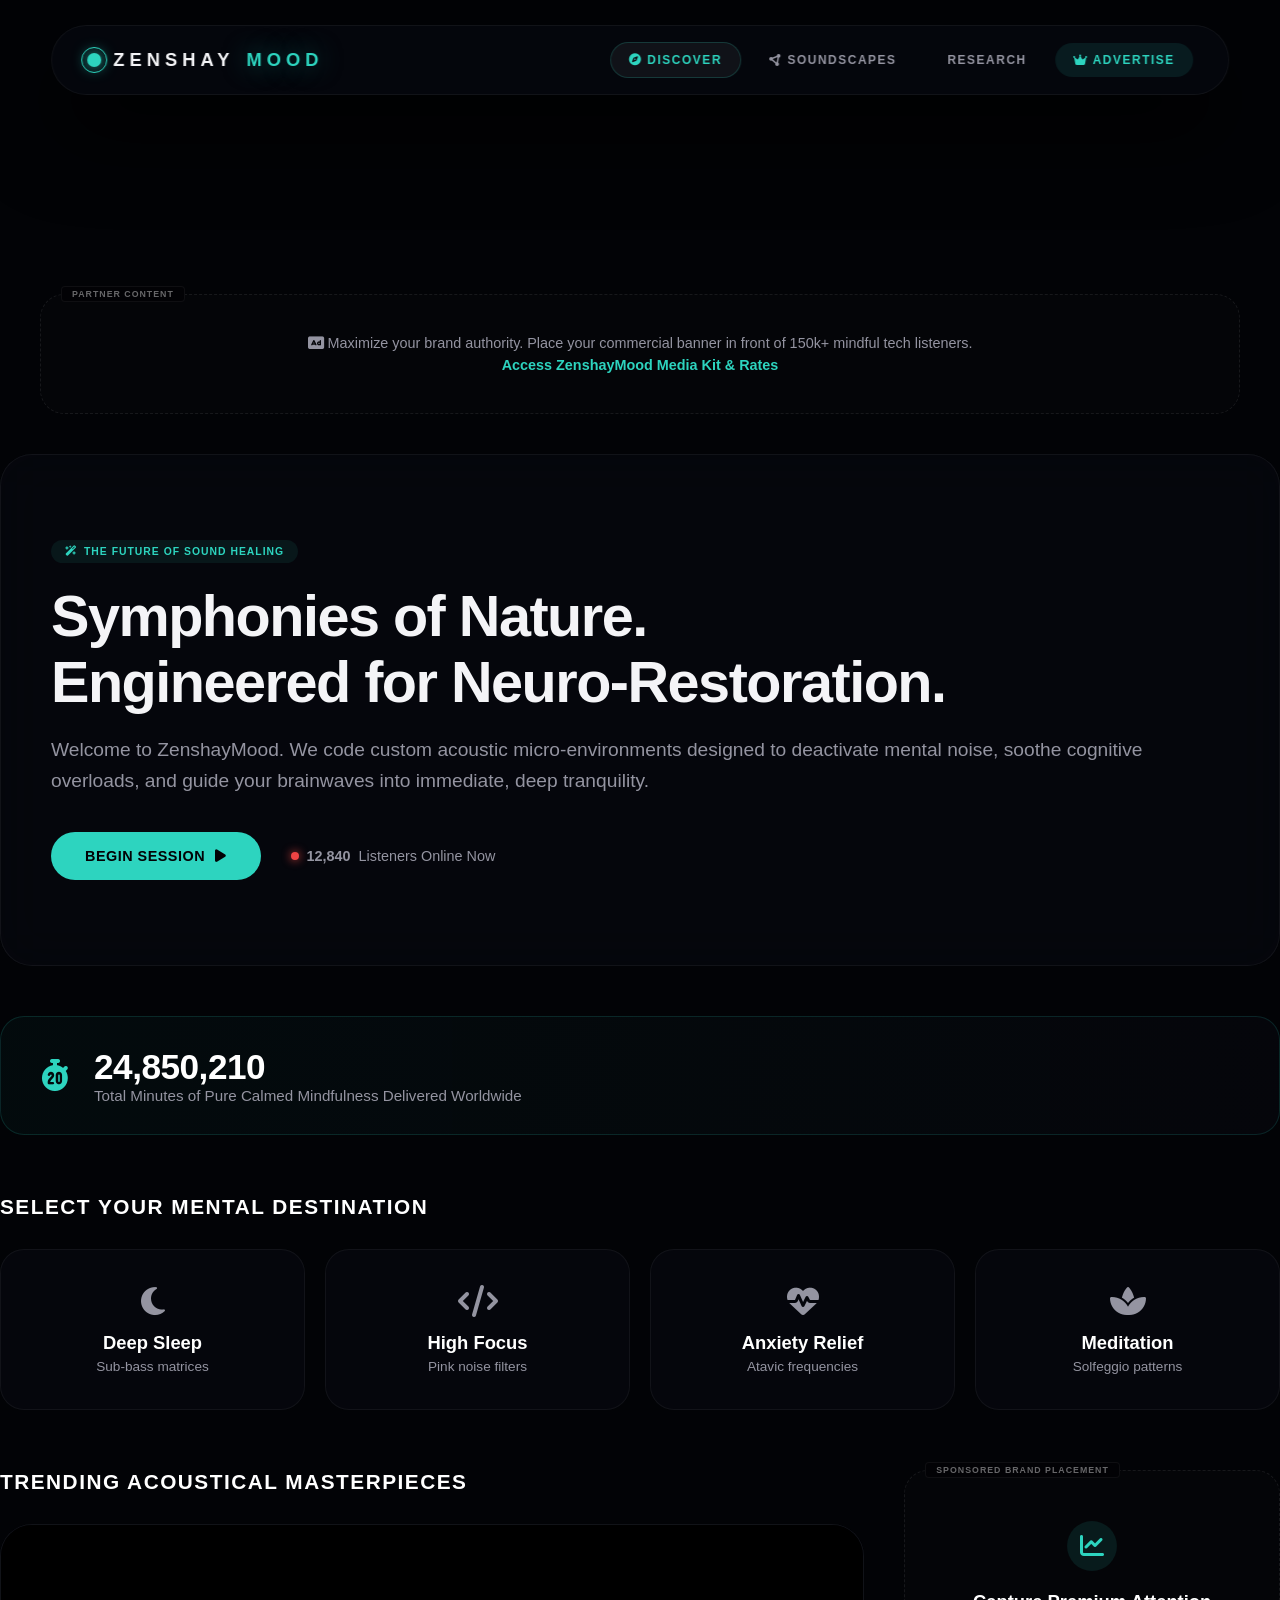
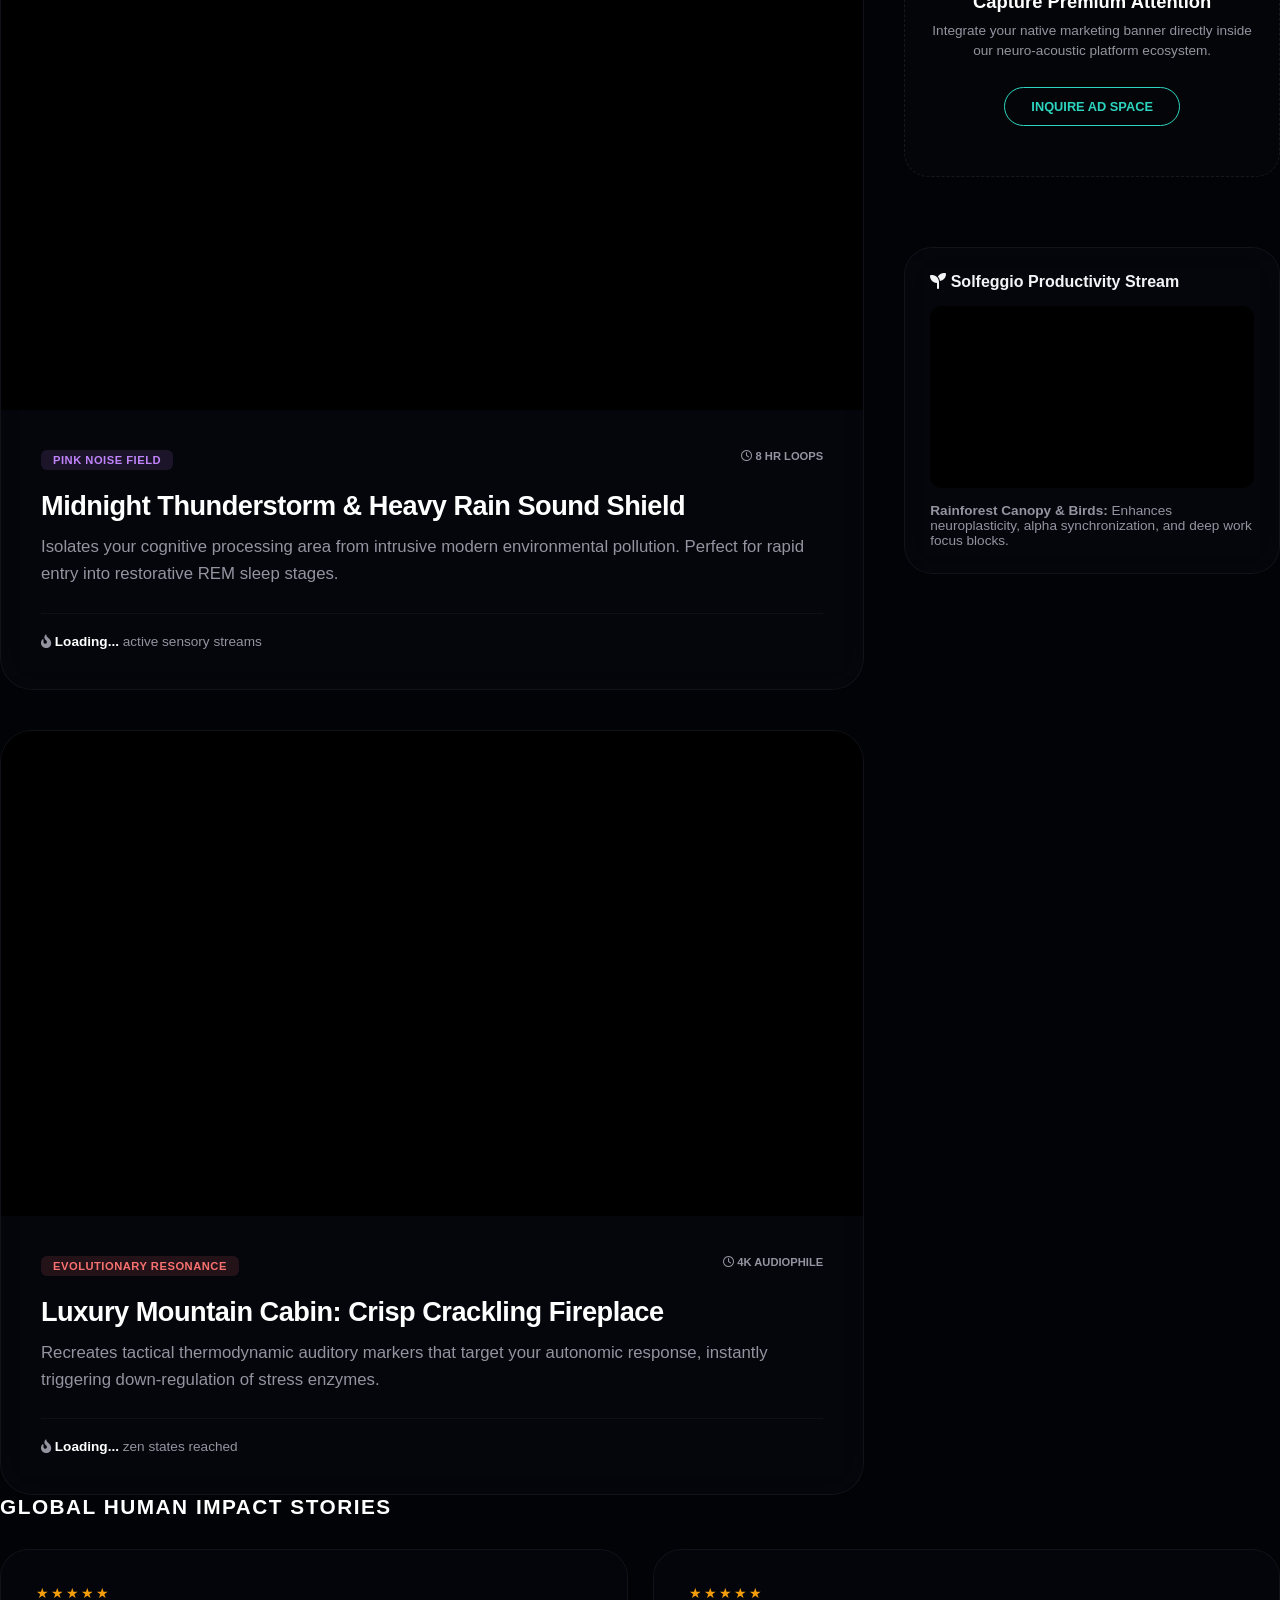
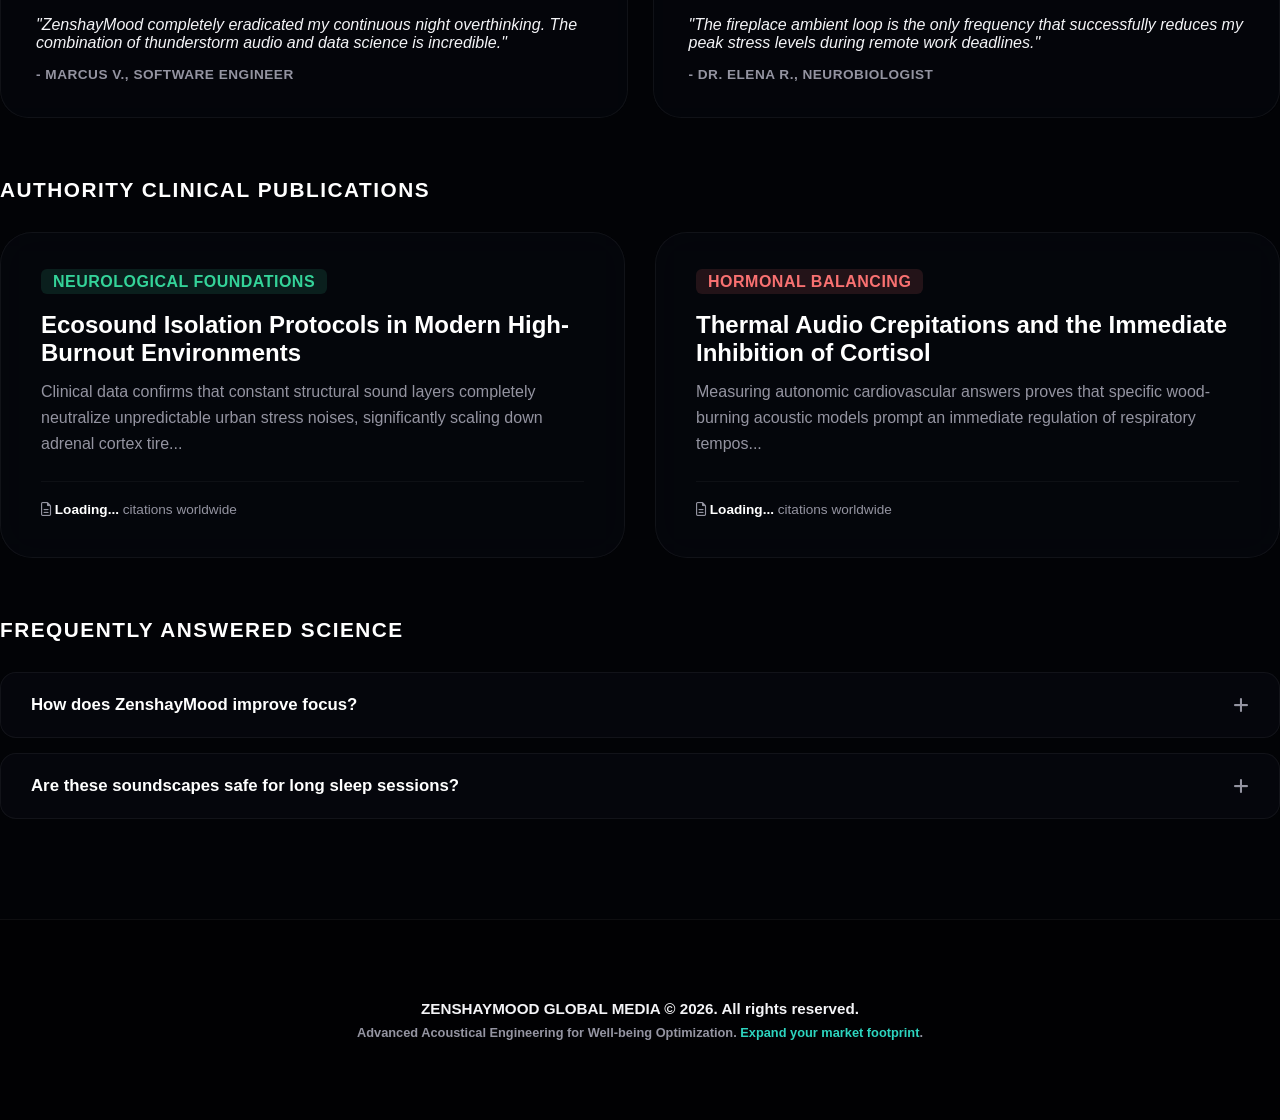
==== commit a2a277a1: "Update index.html" ====
--- a/index.html
+++ b/index.html
@@ -10,12 +10,8 @@
 </head>
 <body>
 
-    <!-- 🌊 NEW: Liquid Audio-Water Responsive Background -->
-    <div class="water-ambient">
-        <div class="water-layer wave-alpha"></div>
-        <div class="water-layer wave-beta"></div>
-        <div class="water-layer wave-gamma"></div>
-    </div>
+    <!-- 🌊 DEFINITIVE: Professional Interactive Fluid Water Canvas -->
+    <canvas id="water-canvas"></canvas>
 
     <!-- Premium Glassmorphic Header -->
     <nav>
--- a/style.css
+++ b/style.css
@@ -1,7 +1,7 @@
 :root {
-    --bg-main: #020204;
-    --card-surface: rgba(10, 11, 18, 0.65);
-    --border-premium: rgba(255, 255, 255, 0.06);
+    --bg-main: #020306;
+    --card-surface: rgba(8, 10, 18, 0.55);
+    --border-premium: rgba(255, 255, 255, 0.05);
     --text-primary: #f4f4f7;
     --text-secondary: #9494a1;
     --cyan-zen: #2dd4bf;
@@ -19,74 +19,84 @@
     overflow-x: hidden;
 }
 
-/* 🪐 NUEVO MOTOR DE FONDO ULTRA-VIVO Y FLUIDO (Soluciona bug del cuadrado negro) */
-.cosmic-bg {
+/* 🌊 ENTORNO DE AGUA LÍQUIDA Y CAÓTICA EN MOVIMIENTO CONTINUO */
+.water-ambient {
     position: fixed;
     top: 0; left: 0; width: 100vw; height: 100vh;
-    background-color: #020205;
+    background-color: #020408; /* Abismo marino base */
     z-index: -10;
     overflow: hidden;
     pointer-events: none;
 }
 
-.nebula {
+.water-layer {
     position: absolute;
-    border-radius: 50%;
-    filter: blur(80px);
-    opacity: 0.35;
+    top: -50%; left: -50%; width: 200vw; height: 200vh;
+    background-size: 100% 100%;
     mix-blend-mode: screen;
-}
-
-.aurora-cyan {
-    top: -10%; right: -10%;
-    width: 70vw; height: 70vh;
-    background: radial-gradient(circle, rgba(45, 212, 191, 0.5) 0%, transparent 70%);
-    animation: floatCyan 25s ease-in-out infinite alternate;
-}
-
-.aurora-purple {
-    bottom: -10%; left: -10%;
-    width: 65vw; height: 65vh;
-    background: radial-gradient(circle, rgba(99, 102, 241, 0.4) 0%, transparent 70%);
-    animation: floatPurple 30s ease-in-out infinite alternate;
-}
-
-.aurora-magenta {
-    top: 40%; left: 30%;
-    width: 45vw; height: 45vh;
-    background: radial-gradient(circle, rgba(217, 70, 239, 0.15) 0%, transparent 70%);
-    animation: floatMagenta 20s ease-in-out infinite alternate;
-}
-
-/* ANIMACIONES NATIVAS LIQUIDAS PARA LAS NEBULOSAS */
-@keyframes floatCyan {
-    0% { transform: translate(0, 0) scale(1) rotate(0deg); opacity: 0.25; }
-    50% { transform: translate(-10%, 15%) scale(1.2) rotate(90deg); opacity: 0.45; }
-    100% { transform: translate(10%, -5%) scale(0.9) rotate(180deg); opacity: 0.25; }
-}
-
-@keyframes floatPurple {
-    0% { transform: translate(0, 0) scale(1) rotate(0deg); opacity: 0.2; }
-    50% { transform: translate(15%, -15%) scale(0.8) rotate(-120deg); opacity: 0.35; }
-    100% { transform: translate(-5%, 10%) scale(1.1) rotate(60deg); opacity: 0.2; }
-}
-
-@keyframes floatMagenta {
-    0% { transform: translate(0, 0) scale(1); }
-    50% { transform: translate(-20%, -10%) scale(1.3); opacity: 0.25; }
-    100% { transform: translate(10%, 20%) scale(0.8); }
-}
-
-/* PREMIUM NATIVE MENU BOX */
+    opacity: 0.18;
+}
+
+/* Onda Principal: Reflejos de Luz Cian en la superficie del agua */
+.wave-alpha {
+    background: radial-gradient(circle at 30% 40%, rgba(45, 212, 191, 0.4) 0%, transparent 60%),
+                radial-gradient(circle at 70% 60%, rgba(45, 212, 191, 0.3) 0%, transparent 50%);
+    animation: liquidSurge 14s ease-in-out infinite alternate;
+}
+
+/* Onda Secundaria: Corrientes Púrpuras Profundas */
+.wave-beta {
+    background: radial-gradient(circle at 40% 70%, rgba(99, 102, 241, 0.35) 0%, transparent 55%),
+                radial-gradient(circle at 80% 20%, rgba(99, 102, 241, 0.25) 0%, transparent 45%);
+    animation: liquidSurge 20s ease-in-out infinite alternate-reverse;
+}
+
+/* Onda Gamma: Distorsión Caótica Caustica */
+.wave-gamma {
+    background: radial-gradient(circle at 50% 30%, rgba(20, 184, 166, 0.2) 0%, transparent 40%),
+                radial-gradient(circle at 20% 80%, rgba(139, 92, 246, 0.15) 0%, transparent 50%);
+    animation: fluidChurn 11s linear infinite;
+    opacity: 0.12;
+}
+
+/* MATRICES MATEMÁTICAS DE DEFORMACIÓN FLUIDA */
+@keyframes liquidSurge {
+    0% {
+        transform: rotate(0deg) scale(1) translate(0px, 0px);
+        border-radius: 40% 60% 70% 30% / 40% 50% 60% 50%;
+    }
+    50% {
+        transform: rotate(45deg) scale(1.15) translate(-30px, 40px);
+        border-radius: 60% 40% 50% 50% / 50% 60% 40% 60%;
+    }
+    100% {
+        transform: rotate(90deg) scale(0.95) translate(40px, -20px);
+        border-radius: 50% 50% 40% 60% / 40% 40% 60% 50%;
+    }
+}
+
+@keyframes fluidChurn {
+    0% {
+        transform: translate(0, 0) rotate(0deg);
+    }
+    50% {
+        transform: translate(-2%, 3%) rotate(180deg);
+    }
+    100% {
+        transform: translate(0, 0) rotate(360deg);
+    }
+}
+
+/* PREMIUM NAVIGATION CONTROL */
 nav {
     position: fixed; top: 25px; left: 50%; transform: translateX(-50%);
     width: 92%; max-width: 1200px;
-    background: rgba(8, 9, 14, 0.7);
-    backdrop-filter: blur(30px); -webkit-backdrop-filter: blur(30px);
+    background: rgba(6, 8, 15, 0.75);
+    backdrop-filter: blur(35px); -webkit-backdrop-filter: blur(35px);
     border: 1px solid var(--border-premium); border-radius: 100px;
     display: flex; justify-content: space-between; align-items: center;
     padding: 16px 35px; z-index: 1000;
-    box-shadow: 0 40px 80px rgba(0,0,0,0.8);
+    box-shadow: 0 40px 80px rgba(0,0,0,0.85);
 }
 
 .logo { font-size: 1.15rem; font-weight: 900; letter-spacing: 5px; cursor: pointer; display: flex; align-items: center; gap: 12px; }
@@ -128,9 +138,9 @@
 
 /* HERO ELEMENTS */
 .hero-container {
-    padding: 85px 50px; background: rgba(11, 12, 20, 0.4);
+    padding: 85px 50px; background: rgba(10, 12, 22, 0.45);
     border: 1px solid var(--border-premium); border-radius: 32px; margin-bottom: 50px;
-    backdrop-filter: blur(20px); -webkit-backdrop-filter: blur(20px);
+    backdrop-filter: blur(25px); -webkit-backdrop-filter: blur(25px);
 }
 .hero-badge {
     display: inline-flex; align-items: center; gap: 6px; background: rgba(45, 212, 191, 0.08); color: var(--cyan-zen);
@@ -147,9 +157,9 @@
 /* TICKER & METRICS */
 .ticker-section { margin-bottom: 60px; }
 .ticker-card {
-    background: linear-gradient(90deg, rgba(45, 212, 191, 0.04) 0%, rgba(10, 11, 18, 0.4) 100%);
+    background: linear-gradient(90deg, rgba(45, 212, 191, 0.04) 0%, rgba(10, 12, 20, 0.4) 100%);
     border: 1px solid rgba(45, 212, 191, 0.15); border-radius: 24px; padding: 30px 40px;
-    display: flex; align-items: center; gap: 25px; backdrop-filter: blur(10px);
+    display: flex; align-items: center; gap: 25px; backdrop-filter: blur(15px); -webkit-backdrop-filter: blur(15px);
 }
 .ticker-card h4 { font-size: 2.2rem; font-weight: 900; color: #fff; letter-spacing: -0.5px; }
 .ticker-card p { color: var(--text-secondary); font-size: 0.95rem; }
@@ -159,15 +169,15 @@
 /* MOOD CATEGORIES MATRIX */
 .mood-matrix { display: grid; grid-template-columns: repeat(auto-fit, minmax(220px, 1fr)); gap: 20px; margin-bottom: 60px; }
 .mood-item {
-    background: rgba(10, 11, 18, 0.4); border: 1px solid var(--border-premium); padding: 35px 25px;
+    background: rgba(10, 12, 22, 0.45); border: 1px solid var(--border-premium); padding: 35px 25px;
     border-radius: 24px; text-align: center; cursor: pointer; transition: all 0.4s ease;
-    backdrop-filter: blur(10px);
+    backdrop-filter: blur(15px); -webkit-backdrop-filter: blur(15px);
 }
 .mood-item i { font-size: 2rem; color: var(--text-secondary); margin-bottom: 15px; transition: color 0.3s; }
 .mood-item h4 { font-size: 1.15rem; color: #fff; margin-bottom: 5px; }
 .mood-item p { font-size: 0.85rem; color: var(--text-secondary); }
 .mood-item:hover {
-    transform: translateY(-5px); border-color: var(--cyan-zen); background: rgba(45, 212, 191, 0.02);
+    transform: translateY(-5px); border-color: var(--cyan-zen); background: rgba(45, 212, 191, 0.03);
 }
 .mood-item:hover i { color: var(--cyan-zen); }
 
@@ -179,7 +189,7 @@
 .section-title { font-size: 1.3rem; font-weight: 800; margin-bottom: 30px; text-transform: uppercase; letter-spacing: 1.5px; color: #fff; }
 
 .video-news-feed { display: flex; flex-direction: column; gap: 40px; }
-.premium-card { background: var(--card-surface); border: 1px solid var(--border-premium); border-radius: 32px; overflow: hidden; transition: 0.4s cubic-bezier(0.16, 1, 0.3, 1); backdrop-filter: blur(10px); }
+.premium-card { background: var(--card-surface); border: 1px solid var(--border-premium); border-radius: 32px; overflow: hidden; transition: 0.4s cubic-bezier(0.16, 1, 0.3, 1); backdrop-filter: blur(20px); -webkit-backdrop-filter: blur(20px); }
 .premium-card:hover { transform: translateY(-5px); border-color: rgba(45, 212, 191, 0.25); box-shadow: 0 30px 60px rgba(0,0,0,0.6); }
 .video-box { position: relative; padding-bottom: 56.25%; height: 0; background: #000; overflow: hidden; }
 .video-box iframe { position: absolute; top:0; left:0; width:100%; height:100%; border:0; }
@@ -199,7 +209,7 @@
 
 /* SPONSORS */
 .ad-container { max-width: 1200px; margin: 0 auto 40px auto; background: rgba(255,255,255,0.01); border: 1px dashed rgba(255,255,255,0.08); border-radius: 24px; position: relative; }
-.ad-badge { position: absolute; top: -9px; left: 20px; background: #020205; color: rgba(255,255,255,0.3); font-size: 0.55rem; font-weight: 800; padding: 2px 10px; border-radius: 4px; letter-spacing: 1px; border: 1px solid var(--border-premium); }
+.ad-badge { position: absolute; top: -9px; left: 20px; background: #020205; color: rgba(255,255,255,0.4); font-size: 0.55rem; font-weight: 800; padding: 2px 10px; border-radius: 4px; letter-spacing: 1px; border: 1px solid var(--border-premium); }
 .ad-placeholder { text-align: center; padding: 40px 20px; color: var(--text-secondary); font-size: 0.9rem; }
 .ad-link { color: var(--cyan-zen); cursor: pointer; font-weight: 700; display: inline-block; margin-top: 6px; }
 
@@ -210,28 +220,28 @@
 .btn-ad { background: none; border: 1px solid var(--cyan-zen); color: var(--cyan-zen); padding: 11px 26px; border-radius: 100px; cursor: pointer; font-weight: 700; font-size: 0.8rem; text-transform: uppercase; transition: 0.3s; }
 .btn-ad:hover { background: var(--cyan-zen); color: #000; box-shadow: 0 0 20px rgba(45, 212, 191, 0.4); }
 
-.sidebar-widget { background: var(--card-surface); border: 1px solid var(--border-premium); border-radius: 28px; padding: 25px; backdrop-filter: blur(10px); }
+.sidebar-widget { background: var(--card-surface); border: 1px solid var(--border-premium); border-radius: 28px; padding: 25px; backdrop-filter: blur(20px); -webkit-backdrop-filter: blur(20px); }
 
 /* TESTIMONIALS SECTION */
 .testimonials-grid { display: grid; grid-template-columns: repeat(auto-fit, minmax(300px, 1fr)); gap: 25px; margin-bottom: 60px; }
-.testimonial-card { background: rgba(10, 11, 18, 0.3); border: 1px solid var(--border-premium); padding: 35px; border-radius: 28px; backdrop-filter: blur(10px); }
+.testimonial-card { background: rgba(10, 12, 22, 0.35); border: 1px solid var(--border-premium); padding: 35px; border-radius: 28px; backdrop-filter: blur(15px); -webkit-backdrop-filter: blur(15px); }
 .testimonial-card .stars { color: #f59e0b; margin-bottom: 15px; font-size: 0.9rem; letter-spacing: 2px; }
 .testimonial-card p { font-size: 1rem; font-style: italic; color: var(--text-primary); margin-bottom: 15px; }
 .testimonial-card h5 { font-size: 0.85rem; color: var(--text-secondary); text-transform: uppercase; letter-spacing: 0.5px; }
 
 /* EDITORIAL ADVANCED */
 .magazine-grid { display: grid; grid-template-columns: repeat(auto-fit, minmax(450px, 1fr)); gap: 30px; margin-bottom: 60px; }
-.magazine-card { background: var(--card-surface); border: 1px solid var(--border-premium); border-radius: 32px; padding: 40px; transition: 0.4s; backdrop-filter: blur(10px); }
+.magazine-card { background: var(--card-surface); border: 1px solid var(--border-premium); border-radius: 32px; padding: 40px; transition: 0.4s; backdrop-filter: blur(20px); -webkit-backdrop-filter: blur(20px); }
 .magazine-card h3 { font-size: 1.5rem; color: #fff; margin: 20px 0 12px 0; font-weight: 700; }
 .magazine-card p { color: var(--text-secondary); margin-bottom: 25px; font-size: 1rem; line-height: 1.6; }
 
 /* FAQ ACCORDION */
 .faq-container { display: flex; flex-direction: column; gap: 15px; margin-bottom: 40px; }
-.faq-item { background: rgba(10, 11, 18, 0.4); border: 1px solid var(--border-premium); border-radius: 16px; overflow: hidden; cursor: pointer; transition: 0.3s; }
+.faq-item { background: rgba(10, 12, 22, 0.45); border: 1px solid var(--border-premium); border-radius: 16px; overflow: hidden; cursor: pointer; transition: 0.3s; }
 .faq-question { padding: 22px 30px; font-size: 1.05rem; font-weight: 700; color: #fff; display: flex; justify-content: space-between; align-items: center; }
 .faq-question i { color: var(--text-secondary); transition: transform 0.3s; }
 .faq-answer { padding: 0 30px; max-height: 0; overflow: hidden; color: var(--text-secondary); font-size: 0.95rem; line-height: 1.6; transition: max-height 0.3s ease, padding 0.3s ease; }
-.faq-item.open { border-color: rgba(45, 212, 191, 0.3); background: rgba(10, 11, 18, 0.6); }
+.faq-item.open { border-color: rgba(45, 212, 191, 0.3); background: rgba(10, 12, 22, 0.65); }
 .faq-item.open .faq-question i { transform: rotate(45deg); color: var(--cyan-zen); }
 .faq-item.open .faq-answer { padding: 0 30px 25px 30px; max-height: 200px; }
 
